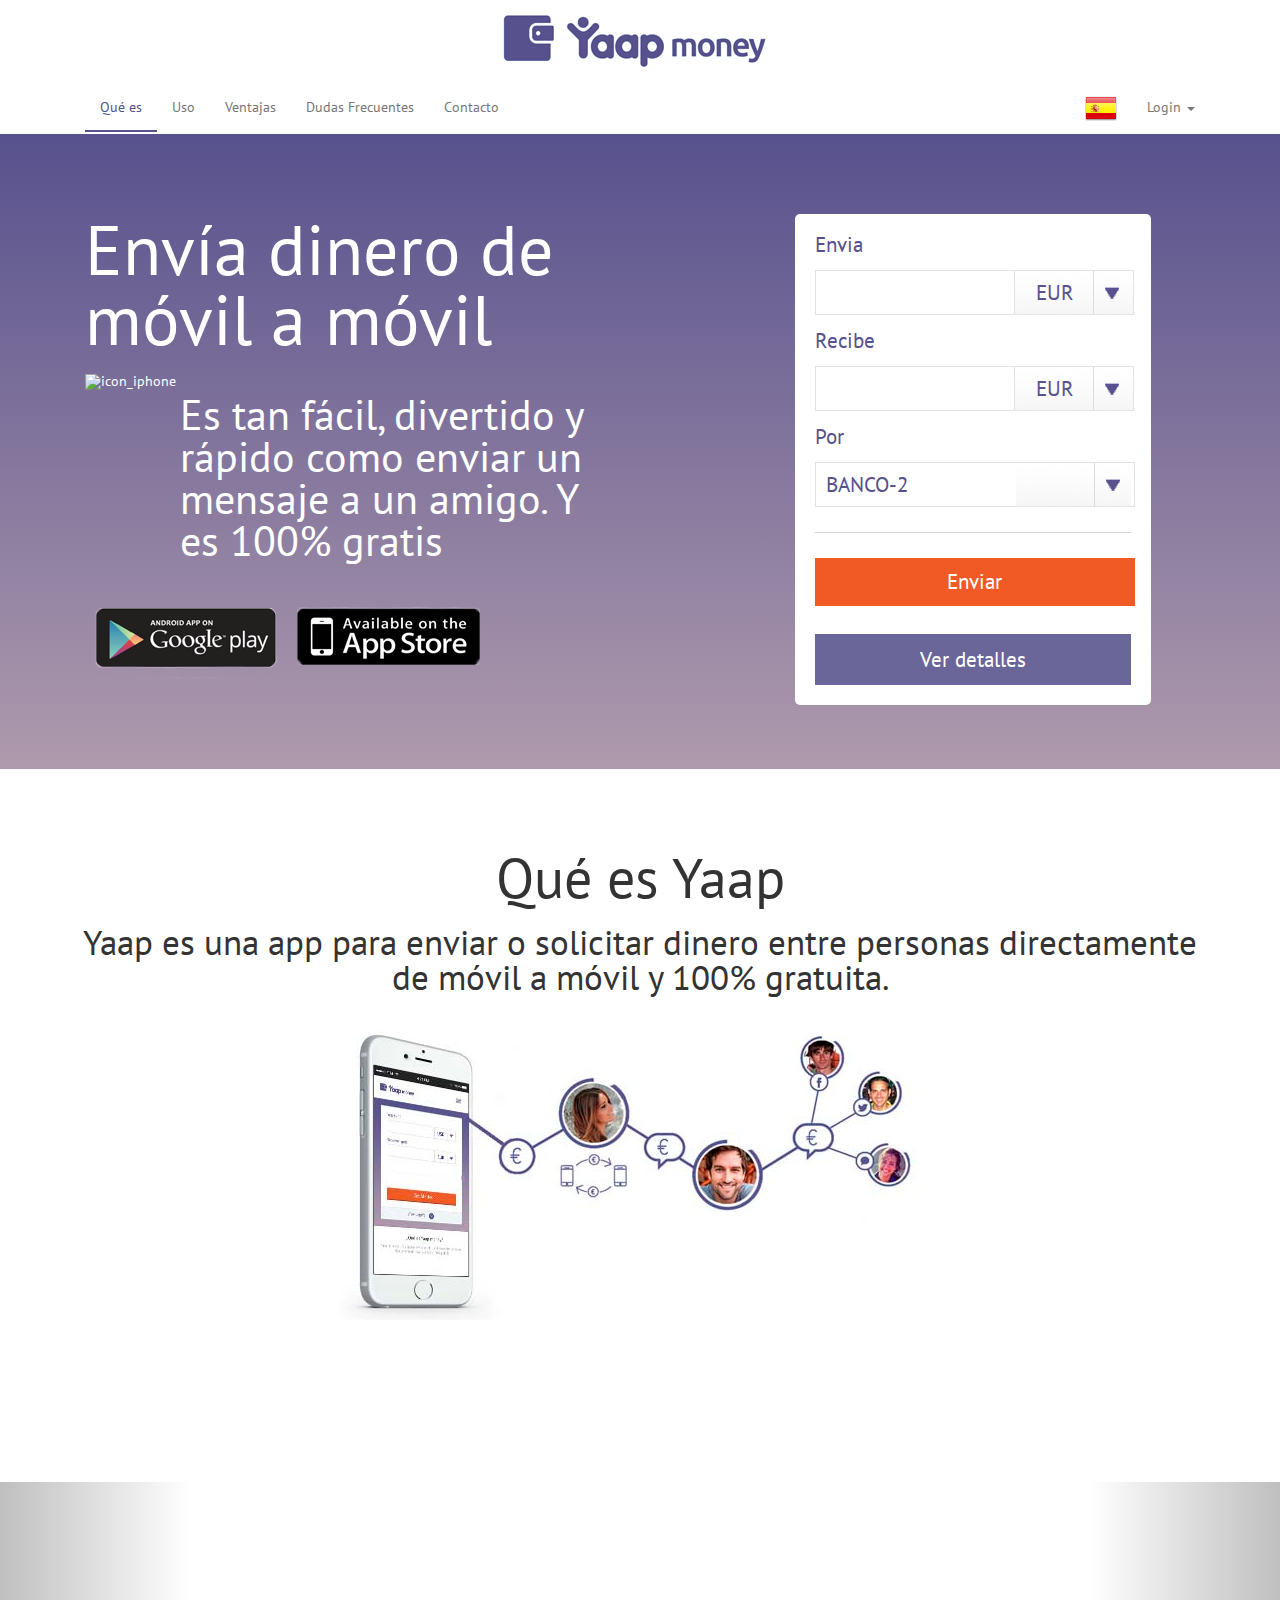
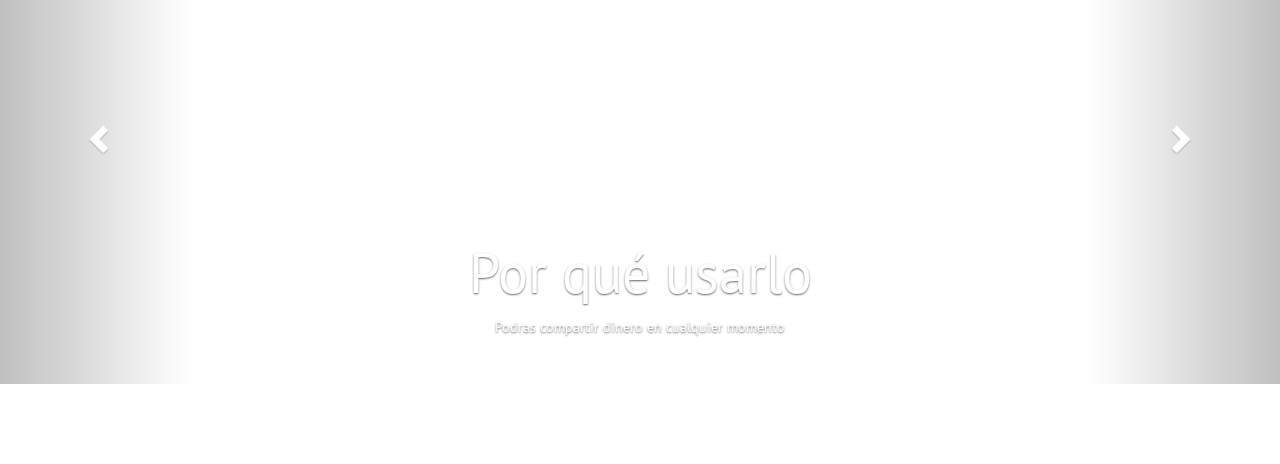
==== index.html @ b189e662 "Carousel with Video v1" ====
<!DOCTYPE html>
<html>
  <head lang="es">
    <meta charset="utf-8">
    <meta name="viewport" content="width=device-width, initial-scale=1">
    <title>Jeovany Lopez</title>
    <!-- bootstrap -->
    <link rel="stylesheet" href="css/bootstrap.min.css"> 
    <link rel="stylesheet" href="css/font-awesome.min.css">
    <!-- our-own-styles -->
		<link rel="stylesheet" href="css/style.css">
    <!-- Support for IE 9 e inf. -->
		<!--[if lt IE 9]>
		<script src="https://oss.maxcdn.com/html5shiv/3.7.2/html5shiv.min.js"></script>
		<script src="https://oss.maxcdn.com/respond/1.4.2/respond.min.js"></script>
		<![endif]-->
  </head>
  <body>
    <header>
      <img src="assets/YaapLogo.png" alt="Yaap logo">
      <!-- NavBar -->
      <nav class="navbar navbar-default" role="navigation">
        <div class="container">
          <div class="navbar-header">
            <button type="button" class="navbar-toggle collapsed" data-toggle="collapse" data-target="#bs-example-navbar-collapse-1">
              <span class="sr-only">Toggle navigation</span>
              <span class="icon-bar"></span>
              <span class="icon-bar"></span>
              <span class="icon-bar"></span>
            </button>
          </div>
          <div class="collapse navbar-collapse" id="bs-example-navbar-collapse-1">
            <ul class="nav navbar-nav">
              <li class="active"><a href="#">Qué es</a></li>
              <li><a href="#">Uso</a></li>
              <li><a href="#">Ventajas</a></li>
              <li><a href="#">Dudas Frecuentes</a></li>
              <li><a href="#">Contacto</a></li>
            </ul>            
            <ul class="nav navbar-nav navbar-right">

              <li class="dropdown lang">
                <a href="#" class="dropdown-toggle" data-toggle="dropdown"><span class="es-ES"></a>
                <ul class="dropdown-menu">
                  <li>
                    <span class="en-EN"></span><a href="#"></a>
                  </li>
                  <li>
                    <span class="de-DE"></span><a href="#"></a>
                  </li>
                </ul>
              </li>  
              <li class="dropdown">
                <a href="#" class="dropdown-toggle" data-toggle="dropdown"><b>Login</b> <span class="caret"></span></a>
                <ul id="login-dp" class="dropdown-menu">
                  <li>
                    <div class="row">
                        <div class="col-md-12">
                          <p>Login via</p>
                          <div class="social-buttons">
                            <a href="#" class="btn btn-fb"><i class="fa fa-facebook"></i> Facebook</a>
                            <a href="#" class="btn btn-tw"><i class="fa fa-twitter"></i> Twitter</a>
                          </div>
                          <p>Or</p>
                          <form class="form" role="form" method="post" action="login" accept-charset="UTF-8" id="login-nav">
                              <div class="form-group">
                                <label class="sr-only" for="exampleInputEmail2">Dirección de Email</label>
                                <input type="email" class="form-control" id="exampleInputEmail2" placeholder="Dirección de Email" required>
                              </div>
                              <div class="form-group">
                                <label class="sr-only" for="exampleInputPassword2">Contraseña</label>
                                <input type="password" class="form-control" id="exampleInputPassword2" placeholder="Contraseña" required>
                                <div class="help-block text-right"><a href="">Olvidaste tu contraseña ?</a></div>
                              </div>
                              <div class="form-group">
                                <button type="submit" class="btn btn-primary btn-block">Iniciar sesión</button>
                              </div>
                              <div class="checkbox">
                                <label>
                                  <input type="checkbox"> Mantener inicio de sesión?
                                </label>
                              </div>
                          </form>
                        </div>
                        <div class="bottom text-center">
                          Nuevo aquí ? <a href="#"><b>Únite</b></a>
                        </div>
                    </div>
                  </li>
                </ul>
              </li>
            </ul>
          </div>
        </div>
      </nav>
      <!-- NavBar / END -->
      <!-- Header -->
      <section class="exchange color-background">
        <div class="container">
          <div class="row">
            <article class="col-md-7 col-sm-5 desc">
              <h1 class="title">Envía dinero de móvil a móvil</h1>
              <img src="assets/icon_iphones.png" alt="icon_iphone">
              <h3 class="subtitle">Es tan fácil, divertido y rápido como enviar un mensaje a un amigo. Y es 100% gratis</h3>
              <img class="store" src="assets/icon_playstore.png" alt="play store">
              <img class="store" src="assets/icon_appstore.png"  alt="apple store">
            </article>
            <div class="col-md-5 col-sm-7 calculator">
              <div class="calculator-container">
                <ul class="calculator-fields">
                  <li class="ihave-form"> <!-- Envia input -->
                    <label for="ihave-input">Envia</label>
                    <div class="input-group">
                      <input type="number" class="ihave-input" name="ihave-input" value=""> 
                      <select class="custom-dropdown">
                        <option value="EUR">EUR</option>
                        <option value="USD">USD</option>
                        <option value="COL">COL</option>
                      </select>                                         
                    </div>
                  </li>
                  <li class="iwant-form"> <!-- Recibe input -->
                    <label for="iwant-input">Recibe</label>
                    <div class="input-group">
                      <input type="number" class="iwant-input" name="ihave-input" value="">
                      <select class="custom-dropdown">
                        <option value="EUR">EUR</option>
                        <option value="USD">USD</option>
                        <option value="COL">COL</option>
                      </select>
                    </div>
                  </li>
                  <li class="from-form"> <!-- Banco input -->
                    <label>Por</label>
                    <div class="input-group">
                      <select class="custom-from-dropdown">
                        <option value="">BANCO-2</option>
                        <option value="">BANCO-3</option>
                        <option value="">BANCO-4</option>
                      </select>
                    </div>
                  </li>
                  <li class="last">
                    <i class="i-money"></i><button type="button" class="btn btn-primary">Enviar</button>
                  </li>
                </ul>
              </div>
              <div class="calculator-info"> <!-- Tabla de valores bancos -->
                <div class="info">
                  <h4 class="info-title">Top Cambios</h4>
                  <table id="info-table" class="table"> 
                    <tr>
                      <th>Remesedora</th>
                      <th>Corresponsal</th>
                      <th>Recibe</th>
                    </tr>
                    <tr>
                      <th>Remesedora1</th>
                      <th>Remesedora1</th>
                      <th>1000</th>
                    </tr>
                    <tr>
                      <th>Remesedora2</th>
                      <th>Remesedora2</th>
                      <th>2000</th>
                    </tr>
                    <tr>
                      <th>Remesedora3</th>
                      <th>Remesedora3</th>
                      <th>3000</th>
                    </tr>
                  </table>
                </div>
                <div class="info-viewer">
                  <p>Ver detalles</p>
                </div>
              </div>          
            </div>
          </div>
        </div>
      </section>
      <!-- Header / END -->
    </header>
   
    <section id="presentation">
      <div class="container">
        <h2 class="title">Qué es Yaap</h2>
        <h4 class="subtitle">
          Yaap es una app para enviar o solicitar dinero entre personas directamente
          de móvil a móvil y 100% gratuita.
        </h4>
        <h4 class="subtitle subtitle-mobile">
          Es tan fácil, divertido y rápido como enviar un mensje a un amigo.
          100% seguro.
        </h4>
        <img src="assets/img_iphone_yaap.jpg" alt="iphone Yaap">
      </div>
    </section>
    
    <section id="video-hero">
      <div id="#MyCarousel" class="carousel slide carousel-fade" data-ride="carousel">
        <ol class="carousel-indicators">
          <li data-target="#MyCarousel" data-slide-to="0" class="active"></li>
          <li data-target="#MyCarousel" data-slide-to="1"></li>
          <li data-target="#MyCarousel" data-slide-to="2"></li>
          <li data-target="#MyCarousel" data-slide-to="3"></li>
        </ol>
        <div class="carousel-inner" role="listbox">
          <div class="item active">            
            <video autoplay loop>
              <source src="assets/cover/Carousselle.mp4" type="video/mp4" />Your browser does not support the video tag. I suggest you upgrade your browser.
              <source src="assets/cover/Carousselle.webm" type="video/webm" />Your browser does not support the video tag. I suggest you upgrade your browser.
            </video>            
            <div class="carousel-caption">
              <h3 class="title">Por qué usarlo</h3>
              <p>Podras compartir dinero en cualquier momento</p>
            </div>
          </div>
          <div class="item">            
            <video autoplay loop>
              <source src="assets/cover/iPhone-Scroll.mp4" type="video/mp4" />Your browser does not support the video tag. I suggest you upgrade your browser.
              <source src="assets/cover/iPhone-Scroll.webm" type="video/webm" />Your browser does not support the video tag. I suggest you upgrade your browser.
            </video>            
            <div class="carousel-caption">
              <h3 class="title">Cómo usarlo</h3>
              <p>Desde cualquier dispositivo móvil asociado a tu cuenta</p>
            </div>
          </div> 
          <div class="item">
            <video autoplay loop>
              <source src="assets/cover/NYC-Traffic.mp4" type="video/mp4" />Your browser does not support the video tag. I suggest you upgrade your browser.
              <source src="assets/cover/NYC-Traffic.webm" type="video/webm" />Your browser does not support the video tag. I suggest you upgrade your browser.
            </video>            
            <div class="carousel-caption">
              <h3 class="title">Para qué usarlo</h3>
              <p>Para ayudar a un amigo o familiar en cualquier sitio</p>
            </div>
          </div> 
          <div class="item">
            <video autoplay loop>
              <source src="assets/cover/Ristretto.mp4" type="video/mp4" />Your browser does not support the video tag. I suggest you upgrade your browser.
              <source src="assets/cover/Ristretto.webm" type="video/webm" />Your browser does not support the video tag. I suggest you upgrade your browser.
            </video>
            <div class="carousel-caption">
              <h3 class="title">Cuándo usarlo</h3>
              <p>Al momento de compartir un café, una cena, una salida</p>
            </div>
          </div> 
          <!--carousel controlls-->
          <a class="left carousel-control" href="#MyCarousel" role="button" data-slide="prev">
            <span class="glyphicon glyphicon-chevron-left" aria-hidden="true"></span>
            <span class="sr-only">Previous</span>
          </a>
          <a class="right carousel-control" href="#MyCarousel" role="button" data-slide="next">
            <span class="glyphicon glyphicon-chevron-right" aria-hidden="true"></span>
            <span class="sr-only">Next</span>
          </a>
        </div>
      </div>
    </section>



    <!-- librería-jQuery -->
		<script src="js/jquery-1.12.3.min.js"></script>
		<!-- js-de-bootstrap -->
		<script src="js/bootstrap.min.js"></script>
    <!-- Custom-Scripts -->
		<script src="js/main.js"></script>
  </body>
</html>
---- css/style.css ----
/* CSS Document  */
/* Project name: JeovanyApp */
/* File name: styles.css */
/* Description: Hoja de estilos global */
/* Creation date: Octubre de 2016 */
/* Author: Juan Daniel Bonforti */
/* Author's eMail: juan.bonforti@gmail.com */
/********** FONTS (Google-fonts) **********/
@import url(https://fonts.googleapis.com/css?family=Roboto+Slab);
@import url(https://fonts.googleapis.com/css?family=Kaushan+Script);
@import url(https://fonts.googleapis.com/css?family=Montserrat:400,700);
@import url(https://fonts.googleapis.com/css?family=Droid+Serif:400,400italic);
@import url(https://fonts.googleapis.com/css?family=PT+Sans);
@font-face {
  font-family: 'FontAwesome';
  src: url("fonts/fontawesome-webfont.eot");
  src: url("fonts/fontawesome-webfont.eot") format("embedded-opentype"), url("fonts/fontawesome-webfont.woff") format("woff"), url("fonts/fontawesome-webfont.woff2") format("woff2"), url("fonts/fontawesome-webfont.ttf") format("truetype"), url("fonts/fontawesome-webfont.svg#fontawesome-webfont") format("svg"); }
html, body, div, span, applet, object, iframe,
h1, h2, h3, h4, h5, h6, p, blockquote, pre,
a, abbr, acronym, address, big, cite, code,
del, dfn, em, img, ins, kbd, q, s, samp,
small, strike, strong, sub, sup, tt, var,
b, u, i, center,
dl, dt, dd, ol, ul, li,
fieldset, form, label, legend,
table, caption, tbody, tfoot, thead, tr, th, td,
article, aside, canvas, details, embed,
figure, figcaption, footer, header, hgroup,
menu, nav, output, ruby, section, summary,
time, mark, audio, video {
  margin: 0;
  padding: 0;
  border: 0;
  font-size: 100%;
  font-family: "PT Sans";
  font: inherit;
  vertical-align: baseline; }

/* HTML5 display-role reset for older browsers */
article, aside, details, figcaption, figure,
footer, header, hgroup, menu, nav, section {
  display: block; }

body {
  line-height: 1; }

ol, ul {
  list-style: none; }

blockquote, q {
  quotes: none; }

blockquote:before, blockquote:after,
q:before, q:after {
  content: '';
  content: none; }

table {
  border-collapse: collapse;
  border-spacing: 0; }

.row {
  margin-left: 0px;
  margin-right: 0px; }

.col-md-12, .col-md-8, .col-md-6, .col-md-4,
.col.lg-12, .col.lg-8, .col.lg-6, .col.lg-4,
.col.sm-12, .col.sm-8, .col.sm-6, .col.sm-4,
.col.xs-12, .col.xs-8, .col.xs-6, .col.xs-4 {
  padding: 0px; }

/*************************************/
/*=========     GENERAL    =========*/
/***********************************/
body {
  font-family: "PT Sans";
  font-size: 14px;
  text-align: center;
  box-sizing: border-box; }

.container {
  max-width: 1200px;
  margin: auto; }

.btn-primary {
  background-color: #f15a25;
  border-color: #f15a25; }

section {
  padding: 80px 0; }

.title {
  font-size: 4em;
  margin-bottom: 20px; }

.subtitle {
  font-size: 2.5em;
  margin-bottom: 25px; }

/*************************************/
/*=========     NAVBAR     =========*/
/***********************************/
.navbar-default {
  background: transparent;
  border: none;
  margin-bottom: 0px; }
  .navbar-default .active > a, .navbar-default a:hover, .navbar-default a:active,
  .navbar-default .navbar-nav > .open > a, .navbar-default .navbar-nav > .open > a:focus,
  .navbar-default .navbar-nav > .open > a:hover {
    box-shadow: 0 -3px 0 -1px #57518d inset !important;
    color: #57518d !important;
    background-color: #fff !important; }
  .navbar-default .navbar-toggle {
    border: none; }
    .navbar-default .navbar-toggle:hover {
      background: transparent; }
    .navbar-default .navbar-toggle .icon-bar {
      background: #57518d; }
  .navbar-default li:hover {
    box-shadow: 0 -3px #57518d inset;
    color: #57518d; }

/*********** Lang selector ************/
.lang .dropdown-toggle {
  padding: 10px 15px 5px 0; }
.lang .es-ES, .lang .en-EN, .lang .de-DE {
  display: inline-block;
  height: 32px;
  width: 32px;
  background: url(../assets/flags.png) no-repeat; }
.lang .es-ES {
  background-position: -448px -96px; }
.lang .en-EN {
  background-position: -352px -416px; }
.lang .de-DE {
  background-position: -96px -96px; }
.lang .dropdown-menu {
  min-width: 62px;
  text-align: center;
  background-color: #fff; }

/*********** Log-in form ************/
#login-dp {
  min-width: 250px;
  padding: 15px;
  overflow: hidden;
  background-color: #fff; }
  #login-dp .help-block {
    font-size: 12px; }
  #login-dp .bottom {
    background-color: #fff;
    border-top: 1px solid #ddd;
    clear: both;
    padding: 14px; }
  #login-dp .social-buttons {
    margin: 12px 0; }
  #login-dp .social-buttons a {
    width: 49%; }
  #login-dp .form-group {
    margin-bottom: 10px; }

.btn-fb {
  color: #fff;
  background-color: #3b5998; }
  .btn-fb:hover {
    color: #fff;
    background-color: #496ebc; }

.btn-tw {
  color: #fff;
  background-color: #55acee; }
  .btn-tw:hover {
    color: #fff;
    background-color: #59b5fa; }

/*************************************/
/*=========     HEADER     =========*/
/***********************************/
header .exchange {
  text-align: left; }
  header .exchange .desc {
    color: #fff; }
    header .exchange .desc .title {
      font-size: 5em; }
    header .exchange .desc .subtitle {
      display: inline-block;
      width: 65%;
      vertical-align: top;
      padding-top: 20px;
      font-size: 3em; }
  header .exchange .calculator {
    color: #57518d;
    font-size: 1.5em; }
    header .exchange .calculator .calculator-info {
      text-align: center;
      position: absolute;
      top: 400px;
      left: 60px;
      width: 75%;
      background: #fff;
      padding: 20px;
      border-radius: 5px; }
      header .exchange .calculator .calculator-info .info {
        display: none;
        font-size: 0.8em; }
        header .exchange .calculator .calculator-info .info .info-title {
          text-transform: uppercase;
          font-size: 1.5em;
          font-weight: bold;
          margin-bottom: 15px; }
      header .exchange .calculator .calculator-info .info-viewer {
        padding: 15px;
        color: #fff;
        background: rgba(90, 85, 143, 0.9); }
    header .exchange .calculator .calculator-container {
      width: 80%;
      margin: auto;
      background: #fff;
      padding: 20px;
      border-radius: 5px; }
      header .exchange .calculator .calculator-container input, header .exchange .calculator .calculator-container select {
        -webkit-appearance: none;
        -moz-appearance: none;
        height: 45px;
        border-radius: 0;
        border: 1px solid #e3e3e3;
        background-color: #fff; }
      header .exchange .calculator .calculator-container li {
        margin-bottom: 15px; }
        header .exchange .calculator .calculator-container li .input-group {
          margin-top: 15px; }
          header .exchange .calculator .calculator-container li .input-group .iwant-input, header .exchange .calculator .calculator-container li .input-group .ihave-input {
            width: 200px;
            text-align: right; }
          header .exchange .calculator .calculator-container li .input-group .custom-dropdown {
            text-indent: 1px;
            width: 120px;
            position: absolute;
            top: 0;
            right: -119px;
            padding-left: 20px;
            background-image: url(../assets/dropdown-select-back.png); }
          header .exchange .calculator .calculator-container li .input-group .custom-from-dropdown {
            -webkit-appearance: none;
            -moz-appearance: none;
            display: block;
            position: initial;
            width: 320px;
            background-image: url(../assets/dropdown-select-back.png);
            background-repeat: no-repeat;
            background-position-x: 200px;
            padding-left: 10px; }
      header .exchange .calculator .calculator-container .from-form {
        padding-bottom: 25px;
        border-bottom: 1px solid #d3d3d3; }
      header .exchange .calculator .calculator-container .last {
        margin-top: 15px;
        padding: 10px 0; }
        header .exchange .calculator .calculator-container .last button {
          width: 320px;
          padding: 8px;
          border-radius: 0;
          font-size: 1em; }
          header .exchange .calculator .calculator-container .last button:hover {
            background-color: #fff;
            border-color: #f15a25;
            color: #f15a25; }

.color-background {
  background: #57518D;
  /* For browsers that do not support gradients */
  background: -webkit-linear-gradient(#57518D, #AF9AAD);
  /* For Safari 5.1 to 6.0 */
  background: -o-linear-gradient(#57518D, #AF9AAD);
  /* For Opera 11.1 to 12.0 */
  background: -moz-linear-gradient(#57518D, #AF9AAD);
  /* For Firefox 3.6 to 15 */
  background: linear-gradient(#57518D, #AF9AAD);
  /* Standard syntax */ }

/*******************************************/
/*=========     PRESENTATION     =========*/
/*****************************************/
/********** Que es Yaap **********/
#presentation .subtitle-mobile {
  display: none; }

/********** Video **********/
video {
  width: 100%;
  object-fit: cover;
  height: 500px; }

@media screen and (max-width: 992px) {
  .lang .dropdown-toggle {
    padding: 0; } }
@media screen and (max-width: 768px) {
  header .exchange .desc .subtitle {
    display: none; }
  header .exchange .desc .store {
    display: none; }
  header .exchange .calculator .calculator-container {
    width: 100%; }
    header .exchange .calculator .calculator-container li .input-group .iwant-input, header .exchange .calculator .calculator-container li .input-group .ihave-input {
      width: 232px; }
    header .exchange .calculator .calculator-container li .input-group .custom-from-dropdown {
      width: 350px;
      background-position-x: 230px; }
    header .exchange .calculator .calculator-container .last button {
      width: 100%; }
  header .exchange .calculator .calculator-info {
    left: 15px;
    width: 92.8%; }

  .lang .dropdown-toggle {
    padding: 8px; }

  #login-dp {
    background-color: #fff; }

  #login-dp .bottom {
    background-color: inherit;
    border-top: 0 none; } }
@media screen and (max-width: 414px) {
  .navbar-default {
    margin-bottom: -50px; }

  header {
    text-align: left; }
    header nav {
      text-align: center;
      position: relative;
      top: -65px; }
      header nav .navbar-collapse {
        margin-top: 15px; }
    header .exchange .desc {
      display: none; }
    header .exchange .calculator .calculator-container {
      width: 100%;
      padding: 30px 15px; }
      header .exchange .calculator .calculator-container li .input-group {
        width: 63%; }
        header .exchange .calculator .calculator-container li .input-group .iwant-input, header .exchange .calculator .calculator-container li .input-group .ihave-input {
          width: 100%; }
        header .exchange .calculator .calculator-container li .input-group .custom-from-dropdown {
          width: 158%;
          background-position-x: 100%; }
    header .exchange .calculator .calculator-info {
      width: 92.2%;
      left: 15px;
      top: 420px; }
      header .exchange .calculator .calculator-info .info {
        font-size: 0.6em; }

  #presentation .subtitle-mobile {
    display: block; }
  #presentation img {
    display: none; } }
@media screen and (max-width: 375px) {
  header .exchange .calculator .calculator-container li .input-group {
    width: 55%; }
    header .exchange .calculator .calculator-container li .input-group .iwant-input, header .exchange .calculator .calculator-container li .input-group .ihave-input {
      width: 100%; }
    header .exchange .calculator .calculator-container li .input-group .custom-from-dropdown {
      width: 180%;
      background-position-x: 100%; }
  header .exchange .calculator .calculator-info {
    width: 91.2%; } }
@media screen and (max-width: 320px) {
  header img {
    width: 80%; }
  header .exchange .calculator .calculator-container li .input-group {
    width: 50%; }
    header .exchange .calculator .calculator-container li .input-group .iwant-input, header .exchange .calculator .calculator-container li .input-group .ihave-input {
      width: 100%; }
    header .exchange .calculator .calculator-container li .input-group .custom-from-dropdown {
      width: 200%;
      background-position-x: 100%; }
  header .exchange .calculator .calculator-info {
    width: 89.5%; } }

/*# sourceMappingURL=style.css.map */
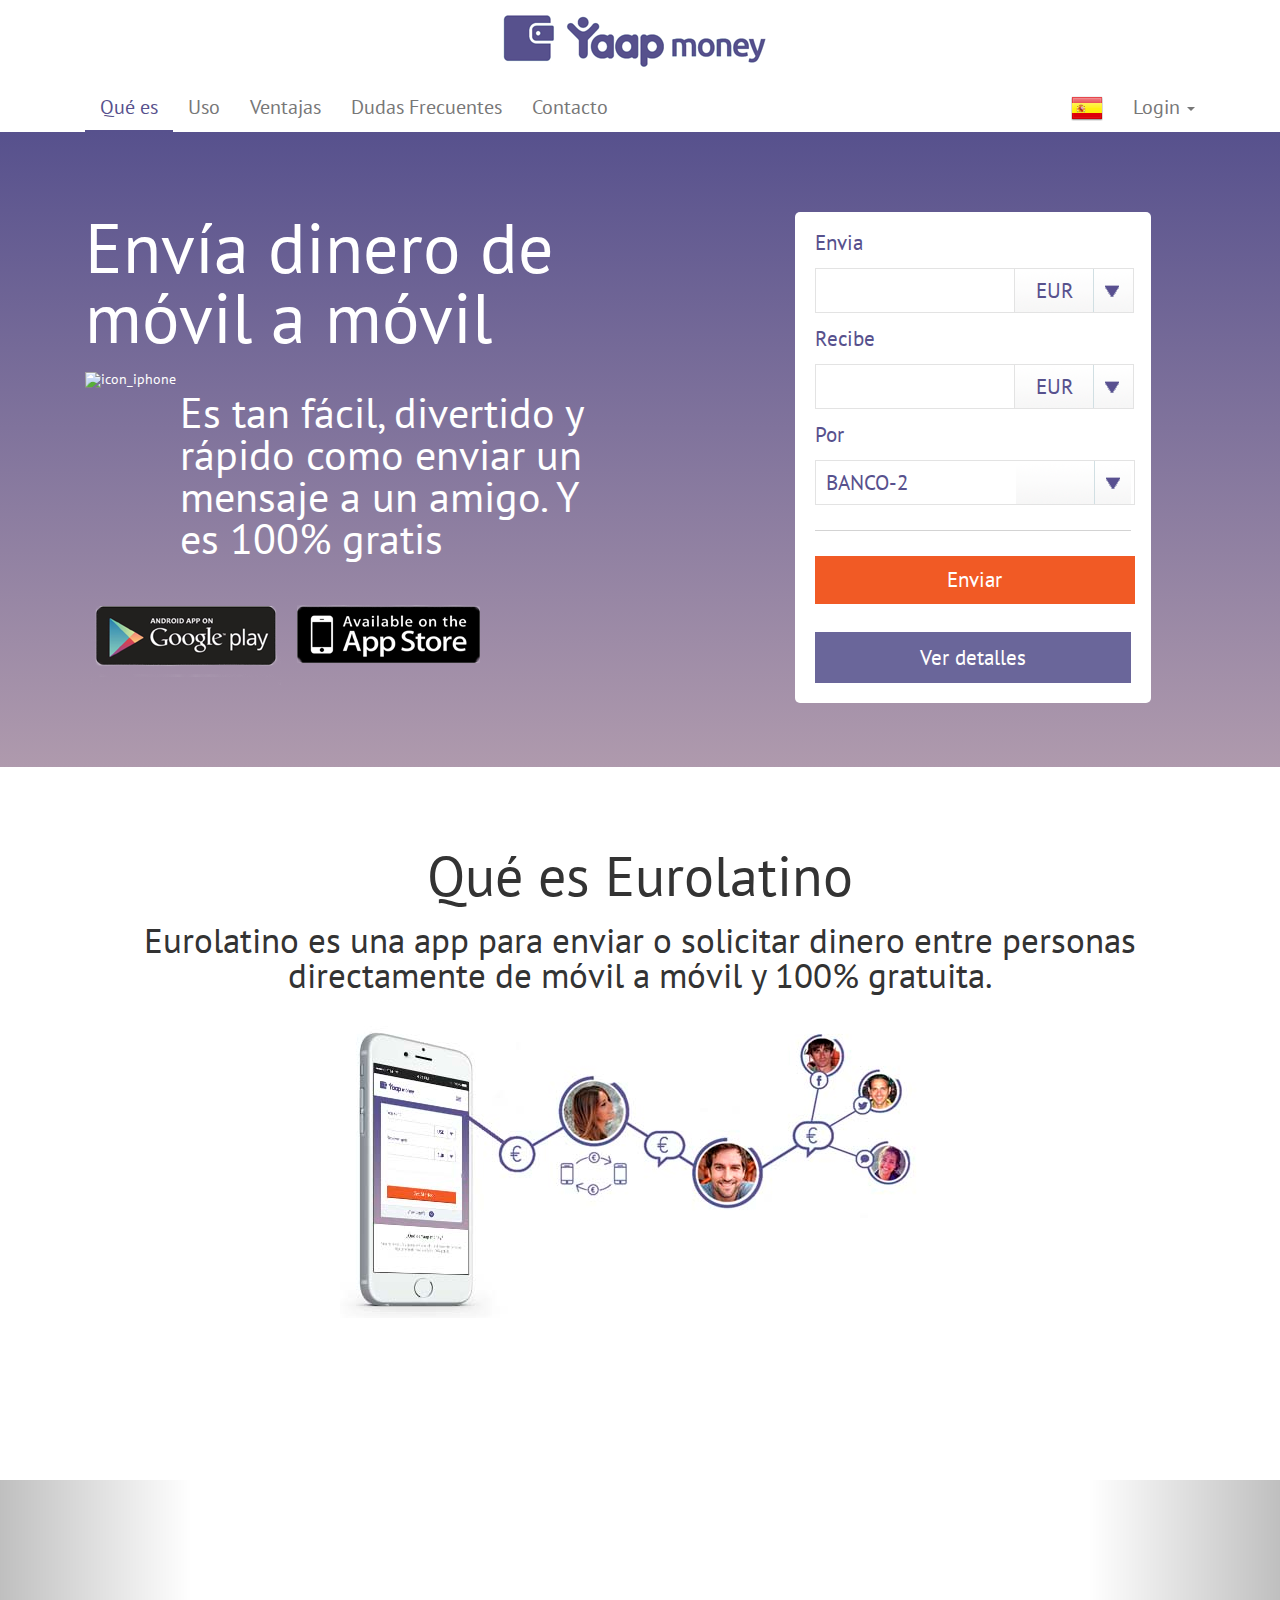
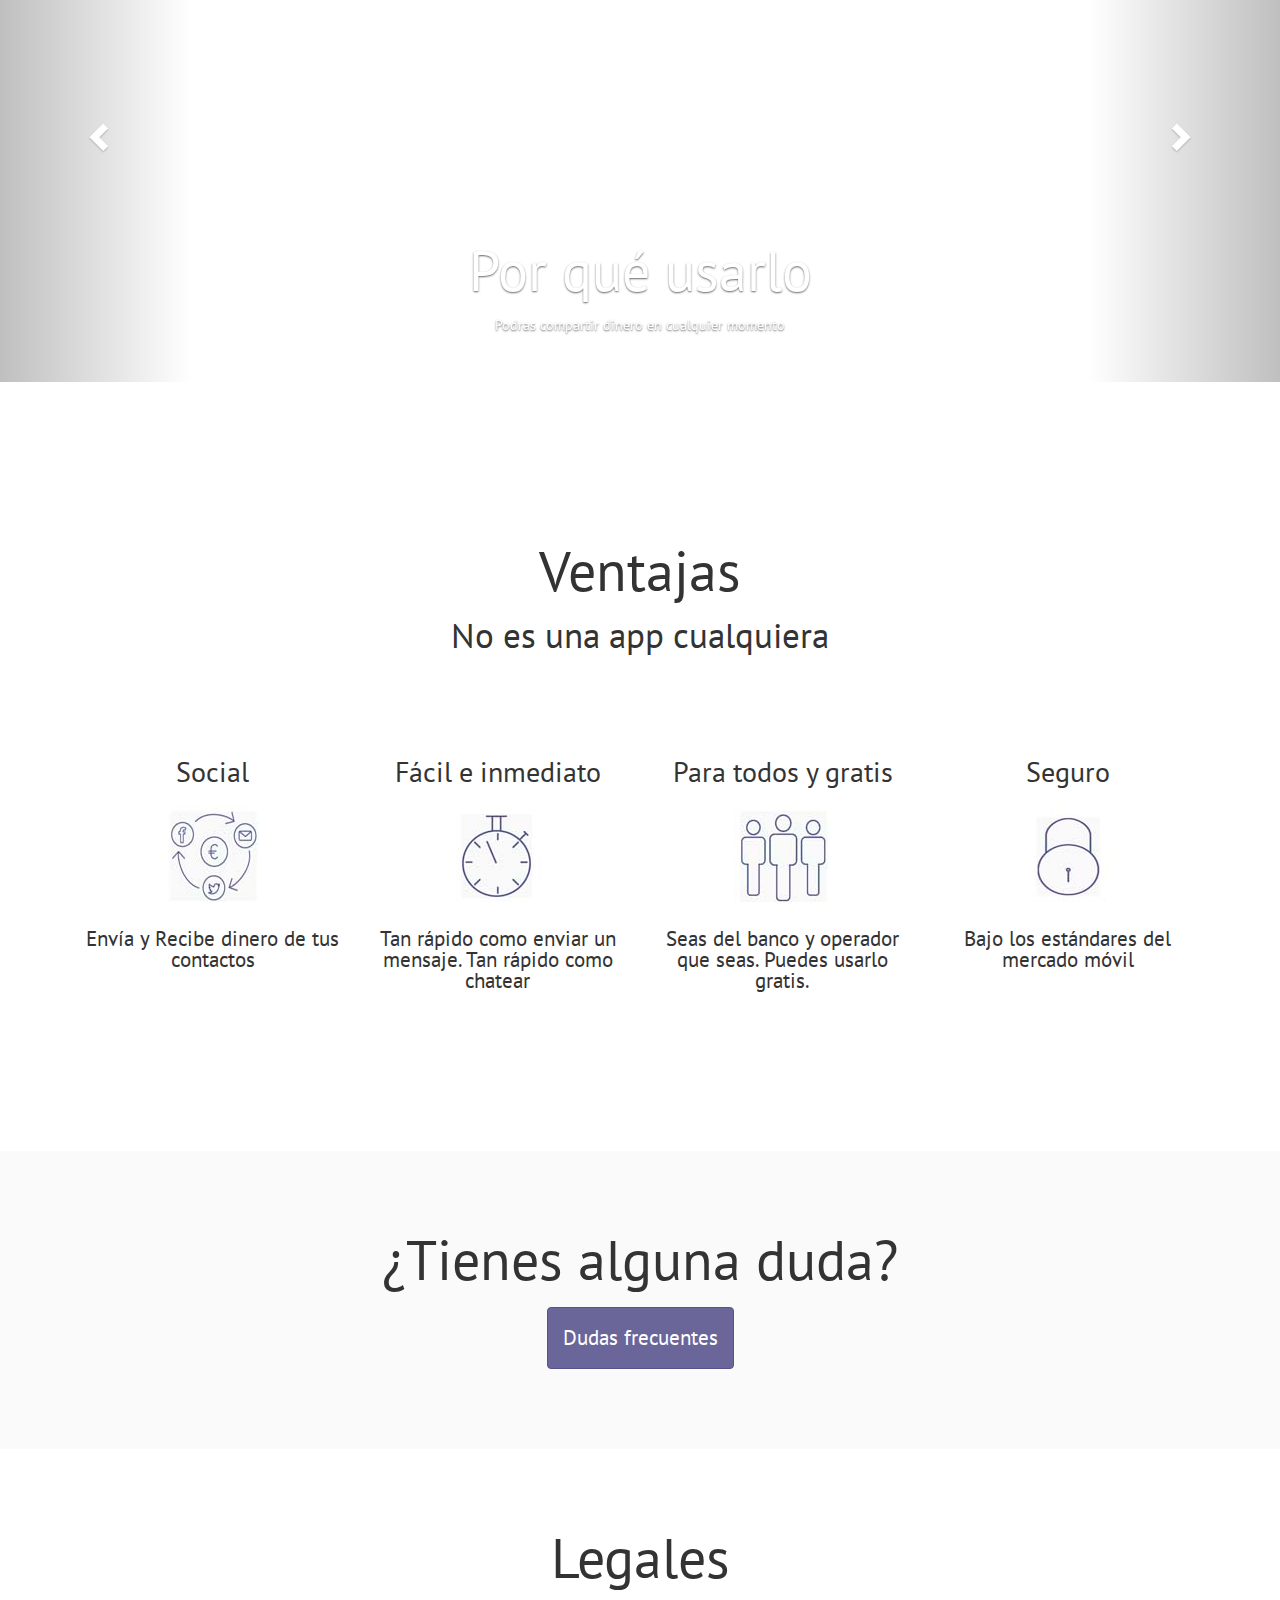
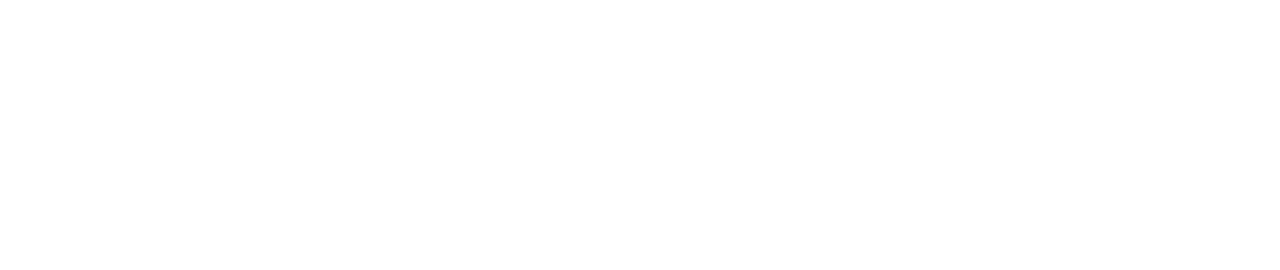
==== commit a1ced95c: "Eurolatino_final_v0" ====
--- a/index.html
+++ b/index.html
@@ -3,7 +3,7 @@
   <head lang="es">
     <meta charset="utf-8">
     <meta name="viewport" content="width=device-width, initial-scale=1">
-    <title>Jeovany Lopez</title>
+    <title>Eurolatino</title>
     <!-- bootstrap -->
     <link rel="stylesheet" href="css/bootstrap.min.css"> 
     <link rel="stylesheet" href="css/font-awesome.min.css">
@@ -17,7 +17,7 @@
   </head>
   <body>
     <header>
-      <img src="assets/YaapLogo.png" alt="Yaap logo">
+      <img src="assets/YaapLogo.png" alt="Eurolatino logo">
       <!-- NavBar -->
       <nav class="navbar navbar-default" role="navigation">
         <div class="container">
@@ -184,9 +184,9 @@
    
     <section id="presentation">
       <div class="container">
-        <h2 class="title">Qué es Yaap</h2>
+        <h2 class="title">Qué es Eurolatino</h2>
         <h4 class="subtitle">
-          Yaap es una app para enviar o solicitar dinero entre personas directamente
+          Eurolatino es una app para enviar o solicitar dinero entre personas directamente
           de móvil a móvil y 100% gratuita.
         </h4>
         <h4 class="subtitle subtitle-mobile">
@@ -196,68 +196,113 @@
         <img src="assets/img_iphone_yaap.jpg" alt="iphone Yaap">
       </div>
     </section>
-    
     <section id="video-hero">
-      <div id="#MyCarousel" class="carousel slide carousel-fade" data-ride="carousel">
+      <div id="carousel-example-generic" class="carousel slide carousel-fade" data-ride="carousel" data-interval="12000">
+        <!-- Indicators -->
         <ol class="carousel-indicators">
-          <li data-target="#MyCarousel" data-slide-to="0" class="active"></li>
-          <li data-target="#MyCarousel" data-slide-to="1"></li>
-          <li data-target="#MyCarousel" data-slide-to="2"></li>
-          <li data-target="#MyCarousel" data-slide-to="3"></li>
+          <li data-target="#carousel-example-generic" data-slide-to="0" class="active"></li>
+          <li data-target="#carousel-example-generic" data-slide-to="1"></li>
+          <li data-target="#carousel-example-generic" data-slide-to="2"></li>
+          <li data-target="#carousel-example-generic" data-slide-to="3"></li>        
         </ol>
+        <!-- Wrapper for slides -->
         <div class="carousel-inner" role="listbox">
-          <div class="item active">            
+          <div class="item active">
             <video autoplay loop>
               <source src="assets/cover/Carousselle.mp4" type="video/mp4" />Your browser does not support the video tag. I suggest you upgrade your browser.
-              <source src="assets/cover/Carousselle.webm" type="video/webm" />Your browser does not support the video tag. I suggest you upgrade your browser.
             </video>            
             <div class="carousel-caption">
               <h3 class="title">Por qué usarlo</h3>
               <p>Podras compartir dinero en cualquier momento</p>
             </div>
           </div>
-          <div class="item">            
-            <video autoplay loop>
+          <div class="item">
+            <<video autoplay loop>
               <source src="assets/cover/iPhone-Scroll.mp4" type="video/mp4" />Your browser does not support the video tag. I suggest you upgrade your browser.
-              <source src="assets/cover/iPhone-Scroll.webm" type="video/webm" />Your browser does not support the video tag. I suggest you upgrade your browser.
             </video>            
             <div class="carousel-caption">
               <h3 class="title">Cómo usarlo</h3>
               <p>Desde cualquier dispositivo móvil asociado a tu cuenta</p>
             </div>
-          </div> 
+          </div>
           <div class="item">
             <video autoplay loop>
               <source src="assets/cover/NYC-Traffic.mp4" type="video/mp4" />Your browser does not support the video tag. I suggest you upgrade your browser.
-              <source src="assets/cover/NYC-Traffic.webm" type="video/webm" />Your browser does not support the video tag. I suggest you upgrade your browser.
             </video>            
             <div class="carousel-caption">
               <h3 class="title">Para qué usarlo</h3>
               <p>Para ayudar a un amigo o familiar en cualquier sitio</p>
             </div>
-          </div> 
+          </div>
           <div class="item">
             <video autoplay loop>
               <source src="assets/cover/Ristretto.mp4" type="video/mp4" />Your browser does not support the video tag. I suggest you upgrade your browser.
-              <source src="assets/cover/Ristretto.webm" type="video/webm" />Your browser does not support the video tag. I suggest you upgrade your browser.
             </video>
             <div class="carousel-caption">
               <h3 class="title">Cuándo usarlo</h3>
               <p>Al momento de compartir un café, una cena, una salida</p>
             </div>
-          </div> 
-          <!--carousel controlls-->
-          <a class="left carousel-control" href="#MyCarousel" role="button" data-slide="prev">
-            <span class="glyphicon glyphicon-chevron-left" aria-hidden="true"></span>
-            <span class="sr-only">Previous</span>
-          </a>
-          <a class="right carousel-control" href="#MyCarousel" role="button" data-slide="next">
-            <span class="glyphicon glyphicon-chevron-right" aria-hidden="true"></span>
-            <span class="sr-only">Next</span>
-          </a>
+          </div>
         </div>
-      </div>
-    </section>
+        <!-- Controls -->
+        <a class="left carousel-control" href="#carousel-example-generic" role="button" data-slide="prev">
+          <span class="glyphicon glyphicon-chevron-left" aria-hidden="true"></span>
+          <span class="sr-only">Previous</span>
+        </a>
+        <a class="right carousel-control" href="#carousel-example-generic" role="button" data-slide="next">
+          <span class="glyphicon glyphicon-chevron-right" aria-hidden="true"></span>
+          <span class="sr-only">Next</span>
+        </a>
+      </div>
+    </section>
+    <section class="ventajas">
+      <div class="container">
+        <h2 class="title">Ventajas</h2>
+        <h3 class="subtitle">No es una app cualquiera</h3>
+        <section class="row">
+          <article class="col-md-3 col-sm-3 col-xs-12 social">
+            <h2 class="title">Social</h2>
+            <img src="assets/icon-social.jpg" alt="icon-social">
+            <p>Envía y Recibe dinero de tus contactos</p>
+          </article>
+          <article class="col-md-3 col-sm-3 col-xs-12 facil">
+            <h2 class="title">Fácil e inmediato</h2>
+            <img src="assets/icon-facil.jpg" alt="icon-facil">
+            <p>Tan rápido como enviar un mensaje. Tan rápido como chatear</p>
+          </article>
+          <article class="col-md-3 col-sm-3 col-xs-12 para-todos">
+            <h2 class="title">Para todos y gratis</h2>
+            <img src="assets/icon-todos.jpg" alt="icon-todos">
+            <p>Seas del banco y operador que seas. Puedes usarlo gratis.</p>
+          </article>
+          <article class="col-md-3 col-sm-3 col-xs-12 seguro">
+            <h2 class="title">Seguro</h2>
+            <img src="assets/icon-seguro.jpg" alt="icon-seguro">
+            <p>Bajo los estándares del mercado móvil</p>
+          </article>
+        </section>
+      </div>
+    </section>
+    <section class="dudas section-background">
+      <div class="container">
+        <h2 class="title">¿Tienes alguna duda?</h2>
+        <a href="" class="btn btn-primary">Dudas frecuentes</a>
+      </div>
+    </section>
+    <section class="legales">
+      <div class="container">
+        <h2 class="title">Legales</h2>
+        <section class="row">
+          <article class="col-md-6">
+            <h2 class="subtitle"></h2>
+          </article>
+        </section>
+      </div>
+    </section>
+    <footer>
+      
+    </footer>
+    
 
 
 
--- a/css/style.css
+++ b/css/style.css
@@ -1,3 +1,11 @@
+@import url(https://fonts.googleapis.com/css?family=Roboto+Slab);
+@import url(https://fonts.googleapis.com/css?family=Kaushan+Script);
+@import url(https://fonts.googleapis.com/css?family=Montserrat:400,700);
+@import url(https://fonts.googleapis.com/css?family=Droid+Serif:400,400italic);
+@import url(https://fonts.googleapis.com/css?family=PT+Sans);
+* {
+  box-sizing: border-box; }
+
 /* CSS Document  */
 /* Project name: JeovanyApp */
 /* File name: styles.css */
@@ -6,11 +14,6 @@
 /* Author: Juan Daniel Bonforti */
 /* Author's eMail: juan.bonforti@gmail.com */
 /********** FONTS (Google-fonts) **********/
-@import url(https://fonts.googleapis.com/css?family=Roboto+Slab);
-@import url(https://fonts.googleapis.com/css?family=Kaushan+Script);
-@import url(https://fonts.googleapis.com/css?family=Montserrat:400,700);
-@import url(https://fonts.googleapis.com/css?family=Droid+Serif:400,400italic);
-@import url(https://fonts.googleapis.com/css?family=PT+Sans);
 @font-face {
   font-family: 'FontAwesome';
   src: url("fonts/fontawesome-webfont.eot");
@@ -75,13 +78,15 @@
 body {
   font-family: "PT Sans";
   font-size: 14px;
-  text-align: center;
-  box-sizing: border-box; }
+  text-align: center; }
 
 .container {
   max-width: 1200px;
   margin: auto; }
 
+.section-background {
+  background-color: #fafafa; }
+
 .btn-primary {
   background-color: #f15a25;
   border-color: #f15a25; }
@@ -96,6 +101,25 @@
 .subtitle {
   font-size: 2.5em;
   margin-bottom: 25px; }
+
+header .exchange .calculator .calculator-info .info-viewer, .dudas .btn {
+  padding: 15px;
+  color: #fff;
+  background: rgba(90, 85, 143, 0.9);
+  border-color: #57518d; }
+  header .exchange .calculator .calculator-info .info-viewer:hover, .dudas .btn:hover {
+    background: #fff;
+    color: #51578b;
+    border: 1px solid #51578B; }
+
+header .exchange .calculator .calculator-container .last button {
+  padding: 8px;
+  border-radius: 0;
+  font-size: 1em; }
+  header .exchange .calculator .calculator-container .last button:hover {
+    background-color: #fff;
+    border-color: #f15a25;
+    color: #f15a25; }
 
 /*************************************/
 /*=========     NAVBAR     =========*/
@@ -103,7 +127,8 @@
 .navbar-default {
   background: transparent;
   border: none;
-  margin-bottom: 0px; }
+  margin-bottom: 0px;
+  font-size: 1.4em; }
   .navbar-default .active > a, .navbar-default a:hover, .navbar-default a:active,
   .navbar-default .navbar-nav > .open > a, .navbar-default .navbar-nav > .open > a:focus,
   .navbar-default .navbar-nav > .open > a:hover {
@@ -116,9 +141,6 @@
       background: transparent; }
     .navbar-default .navbar-toggle .icon-bar {
       background: #57518d; }
-  .navbar-default li:hover {
-    box-shadow: 0 -3px #57518d inset;
-    color: #57518d; }
 
 /*********** Lang selector ************/
 .lang .dropdown-toggle {
@@ -208,10 +230,6 @@
           font-size: 1.5em;
           font-weight: bold;
           margin-bottom: 15px; }
-      header .exchange .calculator .calculator-info .info-viewer {
-        padding: 15px;
-        color: #fff;
-        background: rgba(90, 85, 143, 0.9); }
     header .exchange .calculator .calculator-container {
       width: 80%;
       margin: auto;
@@ -257,14 +275,7 @@
         margin-top: 15px;
         padding: 10px 0; }
         header .exchange .calculator .calculator-container .last button {
-          width: 320px;
-          padding: 8px;
-          border-radius: 0;
-          font-size: 1em; }
-          header .exchange .calculator .calculator-container .last button:hover {
-            background-color: #fff;
-            border-color: #f15a25;
-            color: #f15a25; }
+          width: 320px; }
 
 .color-background {
   background: #57518D;
@@ -286,10 +297,43 @@
   display: none; }
 
 /********** Video **********/
-video {
-  width: 100%;
-  object-fit: cover;
-  height: 500px; }
+.carousel-fade .carousel-inner .item {
+  transition-property: opacity; }
+  .carousel-fade .carousel-inner .item video {
+    width: 100%;
+    object-fit: cover;
+    height: 500px; }
+.carousel-fade .carousel-inner .item,
+.carousel-fade .carousel-inner .active.left,
+.carousel-fade .carousel-inner .active.right {
+  opacity: 0; }
+.carousel-fade .carousel-inner .active,
+.carousel-fade .carousel-inner .next.left,
+.carousel-fade .carousel-inner .prev.right {
+  opacity: 1; }
+.carousel-fade .carousel-inner .next,
+.carousel-fade .carousel-inner .prev,
+.carousel-fade .carousel-inner .active.left,
+.carousel-fade .carousel-inner .active.right {
+  left: 0;
+  transform: translate3d(0, 0, 0); }
+.carousel-fade .carousel-control {
+  z-index: 2; }
+
+/*******************************************/
+/*=========     VENTAJAS         =========*/
+/*****************************************/
+.ventajas article .title {
+  font-size: 2em; }
+.ventajas article p {
+  font-size: 1.5em;
+  margin-top: 20px; }
+
+/*******************************************/
+/*=========     DUDAS:           =========*/
+/*****************************************/
+.dudas .btn {
+  font-size: 1.5em; }
 
 @media screen and (max-width: 992px) {
   .lang .dropdown-toggle {
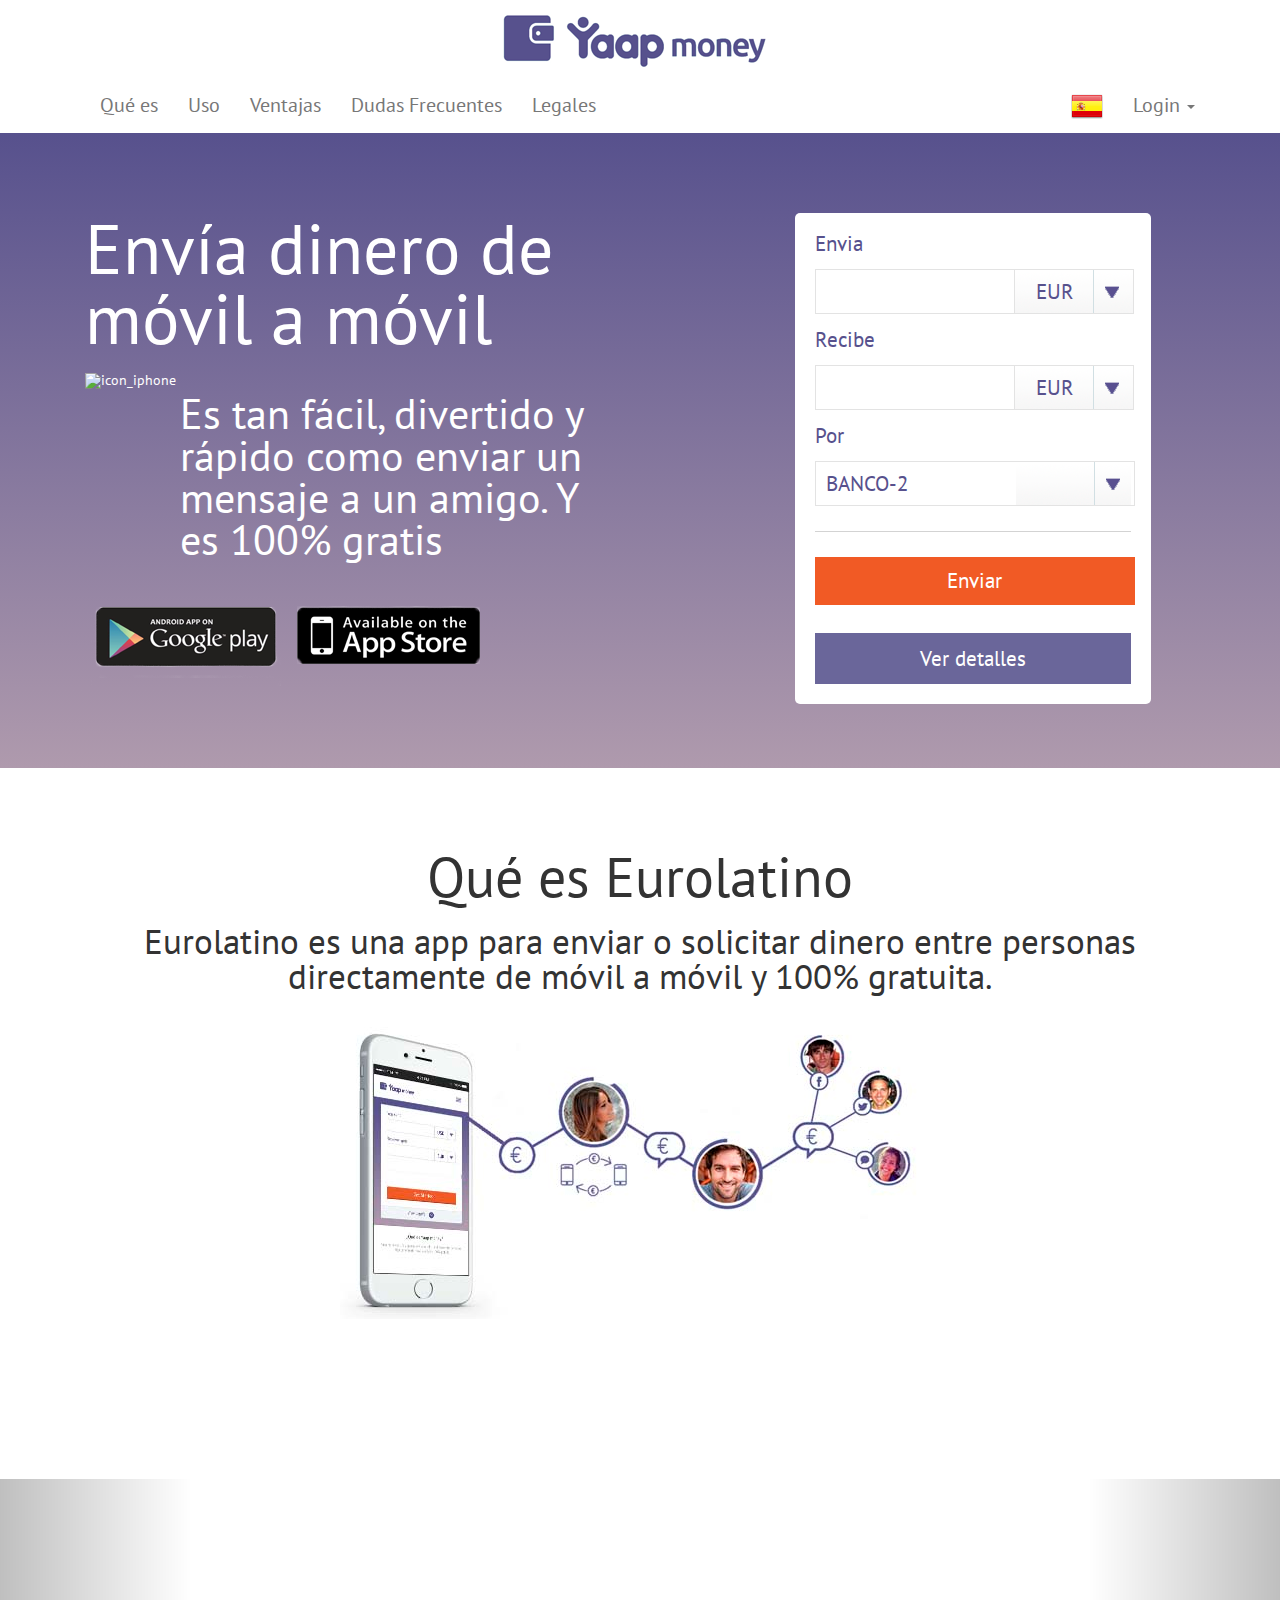
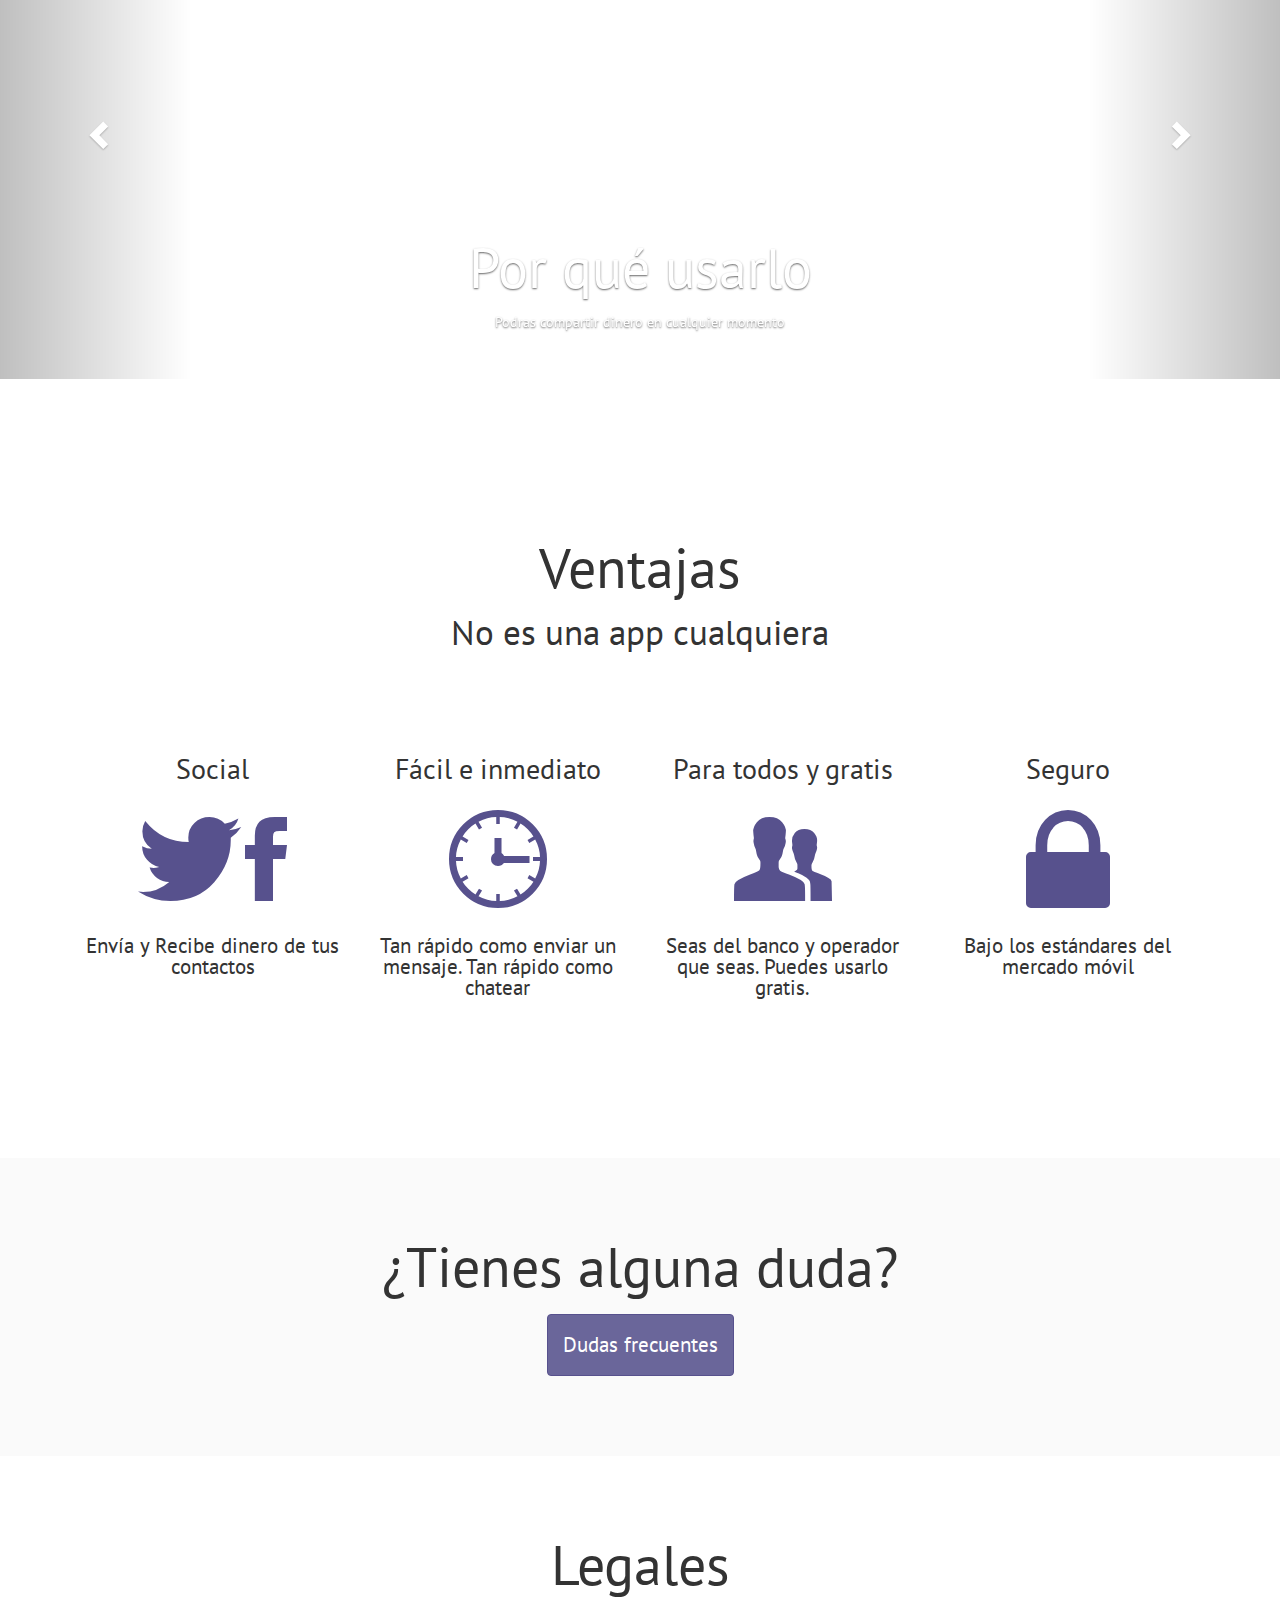
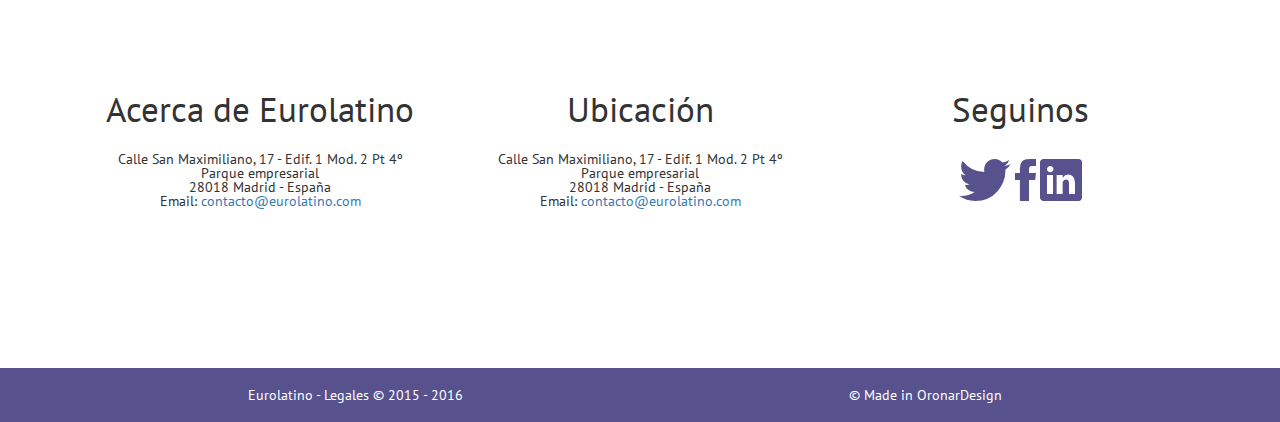
==== commit 7818b008: "Eurolatino_Final_v1" ====
--- a/index.html
+++ b/index.html
@@ -1,5 +1,5 @@
+<html>
 <!DOCTYPE html>
-<html>
   <head lang="es">
     <meta charset="utf-8">
     <meta name="viewport" content="width=device-width, initial-scale=1">
@@ -7,6 +7,8 @@
     <!-- bootstrap -->
     <link rel="stylesheet" href="css/bootstrap.min.css"> 
     <link rel="stylesheet" href="css/font-awesome.min.css">
+    <!--ionicons-->
+    <link rel="stylesheet" href="css/ionicons.min.css">
     <!-- our-own-styles -->
 		<link rel="stylesheet" href="css/style.css">
     <!-- Support for IE 9 e inf. -->
@@ -15,7 +17,7 @@
 		<script src="https://oss.maxcdn.com/respond/1.4.2/respond.min.js"></script>
 		<![endif]-->
   </head>
-  <body>
+  <body id="#top">
     <header>
       <img src="assets/YaapLogo.png" alt="Eurolatino logo">
       <!-- NavBar -->
@@ -30,15 +32,15 @@
             </button>
           </div>
           <div class="collapse navbar-collapse" id="bs-example-navbar-collapse-1">
+            <a class="nav-logo hidden" href="#top"><img src="assets/YaapLogo.png" alt="Eurolatino logo"></a>
             <ul class="nav navbar-nav">
-              <li class="active"><a href="#">Qué es</a></li>
-              <li><a href="#">Uso</a></li>
-              <li><a href="#">Ventajas</a></li>
-              <li><a href="#">Dudas Frecuentes</a></li>
-              <li><a href="#">Contacto</a></li>
+              <li><a href="#presentation">Qué es</a></li>
+              <li><a href="#video-hero">Uso</a></li>
+              <li><a href="#ventajas">Ventajas</a></li>
+              <li><a href="#dudas">Dudas Frecuentes</a></li>
+              <li><a href="#legales">Legales</a></li>
             </ul>            
             <ul class="nav navbar-nav navbar-right">
-
               <li class="dropdown lang">
                 <a href="#" class="dropdown-toggle" data-toggle="dropdown"><span class="es-ES"></a>
                 <ul class="dropdown-menu">
@@ -255,62 +257,88 @@
         </a>
       </div>
     </section>
-    <section class="ventajas">
+    <section id="ventajas" class="ventajas">
       <div class="container">
         <h2 class="title">Ventajas</h2>
         <h3 class="subtitle">No es una app cualquiera</h3>
         <section class="row">
-          <article class="col-md-3 col-sm-3 col-xs-12 social">
+          <article class="col-md-3 col-sm-6 col-xs-12 social">
             <h2 class="title">Social</h2>
-            <img src="assets/icon-social.jpg" alt="icon-social">
+            <i class="icon ion-social-twitter"></i>
+            <i class="icon ion-social-facebook"></i>
+            <!--<img src="assets/icon-social.jpg" alt="icon-social">-->
             <p>Envía y Recibe dinero de tus contactos</p>
           </article>
-          <article class="col-md-3 col-sm-3 col-xs-12 facil">
+          <article class="col-md-3 col-sm-6 col-xs-12 facil">
             <h2 class="title">Fácil e inmediato</h2>
-            <img src="assets/icon-facil.jpg" alt="icon-facil">
+            <i class="icon ion-clock"></i>
+            <!--<img src="assets/icon-facil.jpg" alt="icon-facil">-->
             <p>Tan rápido como enviar un mensaje. Tan rápido como chatear</p>
           </article>
-          <article class="col-md-3 col-sm-3 col-xs-12 para-todos">
+          <article class="col-md-3 col-sm-6 col-xs-12 para-todos">
             <h2 class="title">Para todos y gratis</h2>
-            <img src="assets/icon-todos.jpg" alt="icon-todos">
+            <i class="icon ion-person-stalker"></i>
+            <!--<img src="assets/icon-todos.jpg" alt="icon-todos">-->
             <p>Seas del banco y operador que seas. Puedes usarlo gratis.</p>
           </article>
-          <article class="col-md-3 col-sm-3 col-xs-12 seguro">
+          <article class="col-md-3 col-sm-6 col-xs-12 seguro">
             <h2 class="title">Seguro</h2>
-            <img src="assets/icon-seguro.jpg" alt="icon-seguro">
+            <i class="icon ion-locked"></i>
+            <!--<img src="assets/icon-seguro.jpg" alt="icon-seguro">-->
             <p>Bajo los estándares del mercado móvil</p>
           </article>
         </section>
       </div>
     </section>
-    <section class="dudas section-background">
+    <section id="dudas" class="dudas section-background">
       <div class="container">
         <h2 class="title">¿Tienes alguna duda?</h2>
         <a href="" class="btn btn-primary">Dudas frecuentes</a>
       </div>
     </section>
-    <section class="legales">
+    <section id="legales" class="legales">
       <div class="container">
         <h2 class="title">Legales</h2>
         <section class="row">
-          <article class="col-md-6">
-            <h2 class="subtitle"></h2>
+          <article class="col-md-4">
+            <h2 class="subtitle">Acerca de Eurolatino</h2>
+            <p>Calle San Maximiliano, 17 - Edif. 1 Mod. 2 Pt 4º</p>
+            <p>Parque empresarial</p>
+            <p>28018 Madrid - España</p>
+            <p>Email: <a href="mailto:contacto@eurolatino.com">contacto@eurolatino.com</a></p>
+          </article>
+          <article class="col-md-4">
+            <h2 class="subtitle">Ubicación</h2>
+            <p>Calle San Maximiliano, 17 - Edif. 1 Mod. 2 Pt 4º</p>
+            <p>Parque empresarial</p>
+            <p>28018 Madrid - España</p>
+            <p>Email: <a href="mailto:contacto@eurolatino.com">contacto@eurolatino.com</a></p>
+          </article>
+          <article class="col-md-4">
+            <h2 class="subtitle">Seguinos</h2>
+            <i class="icon ion-social-twitter"></i>
+            <i class="icon ion-social-facebook"></i>
+            <i class="icon ion-social-linkedin"></i>
           </article>
         </section>
       </div>
     </section>
     <footer>
-      
+      <div class="container">
+        <section class="col-md-6 col-sm-6 col-xs-12 copyright">
+          <p>Eurolatino - Legales &copy; 2015 - 2016</p>
+        </section>
+        <section class="col-md-6 col-sm-6 col-xs-12 builder">
+          <p>&copy; Made in OronarDesign</p>
+        </section>
+      </div>
     </footer>
     
-
-
-
     <!-- librería-jQuery -->
-		<script src="js/jquery-1.12.3.min.js"></script>
+		<script type="text/javascript" src="js/jquery-1.12.3.min.js"></script>
 		<!-- js-de-bootstrap -->
-		<script src="js/bootstrap.min.js"></script>
+		<script type="text/javascript" src="js/bootstrap.min.js"></script>
     <!-- Custom-Scripts -->
-		<script src="js/main.js"></script>
+		<script type="text/javascript" src="js/main.js"></script>
   </body>
 </html>
--- a/css/style.css
+++ b/css/style.css
@@ -1,11 +1,3 @@
-@import url(https://fonts.googleapis.com/css?family=Roboto+Slab);
-@import url(https://fonts.googleapis.com/css?family=Kaushan+Script);
-@import url(https://fonts.googleapis.com/css?family=Montserrat:400,700);
-@import url(https://fonts.googleapis.com/css?family=Droid+Serif:400,400italic);
-@import url(https://fonts.googleapis.com/css?family=PT+Sans);
-* {
-  box-sizing: border-box; }
-
 /* CSS Document  */
 /* Project name: JeovanyApp */
 /* File name: styles.css */
@@ -14,8 +6,13 @@
 /* Author: Juan Daniel Bonforti */
 /* Author's eMail: juan.bonforti@gmail.com */
 /********** FONTS (Google-fonts) **********/
+@import url(https://fonts.googleapis.com/css?family=Roboto+Slab);
+@import url(https://fonts.googleapis.com/css?family=Kaushan+Script);
+@import url(https://fonts.googleapis.com/css?family=Montserrat:400,700);
+@import url(https://fonts.googleapis.com/css?family=Droid+Serif:400,400italic);
+@import url(https://fonts.googleapis.com/css?family=PT+Sans);
 @font-face {
-  font-family: 'FontAwesome';
+  font-family: 'fontawesome';
   src: url("fonts/fontawesome-webfont.eot");
   src: url("fonts/fontawesome-webfont.eot") format("embedded-opentype"), url("fonts/fontawesome-webfont.woff") format("woff"), url("fonts/fontawesome-webfont.woff2") format("woff2"), url("fonts/fontawesome-webfont.ttf") format("truetype"), url("fonts/fontawesome-webfont.svg#fontawesome-webfont") format("svg"); }
 html, body, div, span, applet, object, iframe,
@@ -72,6 +69,9 @@
 .col.xs-12, .col.xs-8, .col.xs-6, .col.xs-4 {
   padding: 0px; }
 
+* {
+  box-sizing: border-box; }
+
 /*************************************/
 /*=========     GENERAL    =========*/
 /***********************************/
@@ -121,26 +121,46 @@
     border-color: #f15a25;
     color: #f15a25; }
 
+.ventajas article .icon, .legales .icon {
+  font-size: 8em;
+  color: #57518d; }
+
 /*************************************/
 /*=========     NAVBAR     =========*/
 /***********************************/
 .navbar-default {
   background: transparent;
   border: none;
-  margin-bottom: 0px;
-  font-size: 1.4em; }
+  margin-bottom: 3px;
+  font-size: 1.4em;
+  transition: all 1.5s; }
   .navbar-default .active > a, .navbar-default a:hover, .navbar-default a:active,
   .navbar-default .navbar-nav > .open > a, .navbar-default .navbar-nav > .open > a:focus,
   .navbar-default .navbar-nav > .open > a:hover {
     box-shadow: 0 -3px 0 -1px #57518d inset !important;
     color: #57518d !important;
     background-color: #fff !important; }
+  .navbar-default .nav-logo {
+    float: left; }
   .navbar-default .navbar-toggle {
     border: none; }
     .navbar-default .navbar-toggle:hover {
       background: transparent; }
     .navbar-default .navbar-toggle .icon-bar {
       background: #57518d; }
+
+.navbar-default-scroll {
+  position: fixed;
+  top: 0;
+  z-index: 10;
+  width: 100%;
+  background: #fff;
+  border-radius: 0;
+  padding: 15px;
+  border-bottom: 1px solid #e3e3e3;
+  box-shadow: 0 1px 5px #e3e3e3; }
+  .navbar-default-scroll .nav {
+    margin-top: 15px; }
 
 /*********** Lang selector ************/
 .lang .dropdown-toggle {
@@ -335,6 +355,20 @@
 .dudas .btn {
   font-size: 1.5em; }
 
+/*******************************************/
+/*=========     LEGALES:         =========*/
+/*****************************************/
+.legales .icon {
+  font-size: 4em; }
+
+/*******************************************/
+/*=========     FOOTER :         =========*/
+/*****************************************/
+footer {
+  padding: 20px;
+  background-color: #57518d;
+  color: #fff; }
+
 @media screen and (max-width: 992px) {
   .lang .dropdown-toggle {
     padding: 0; } }
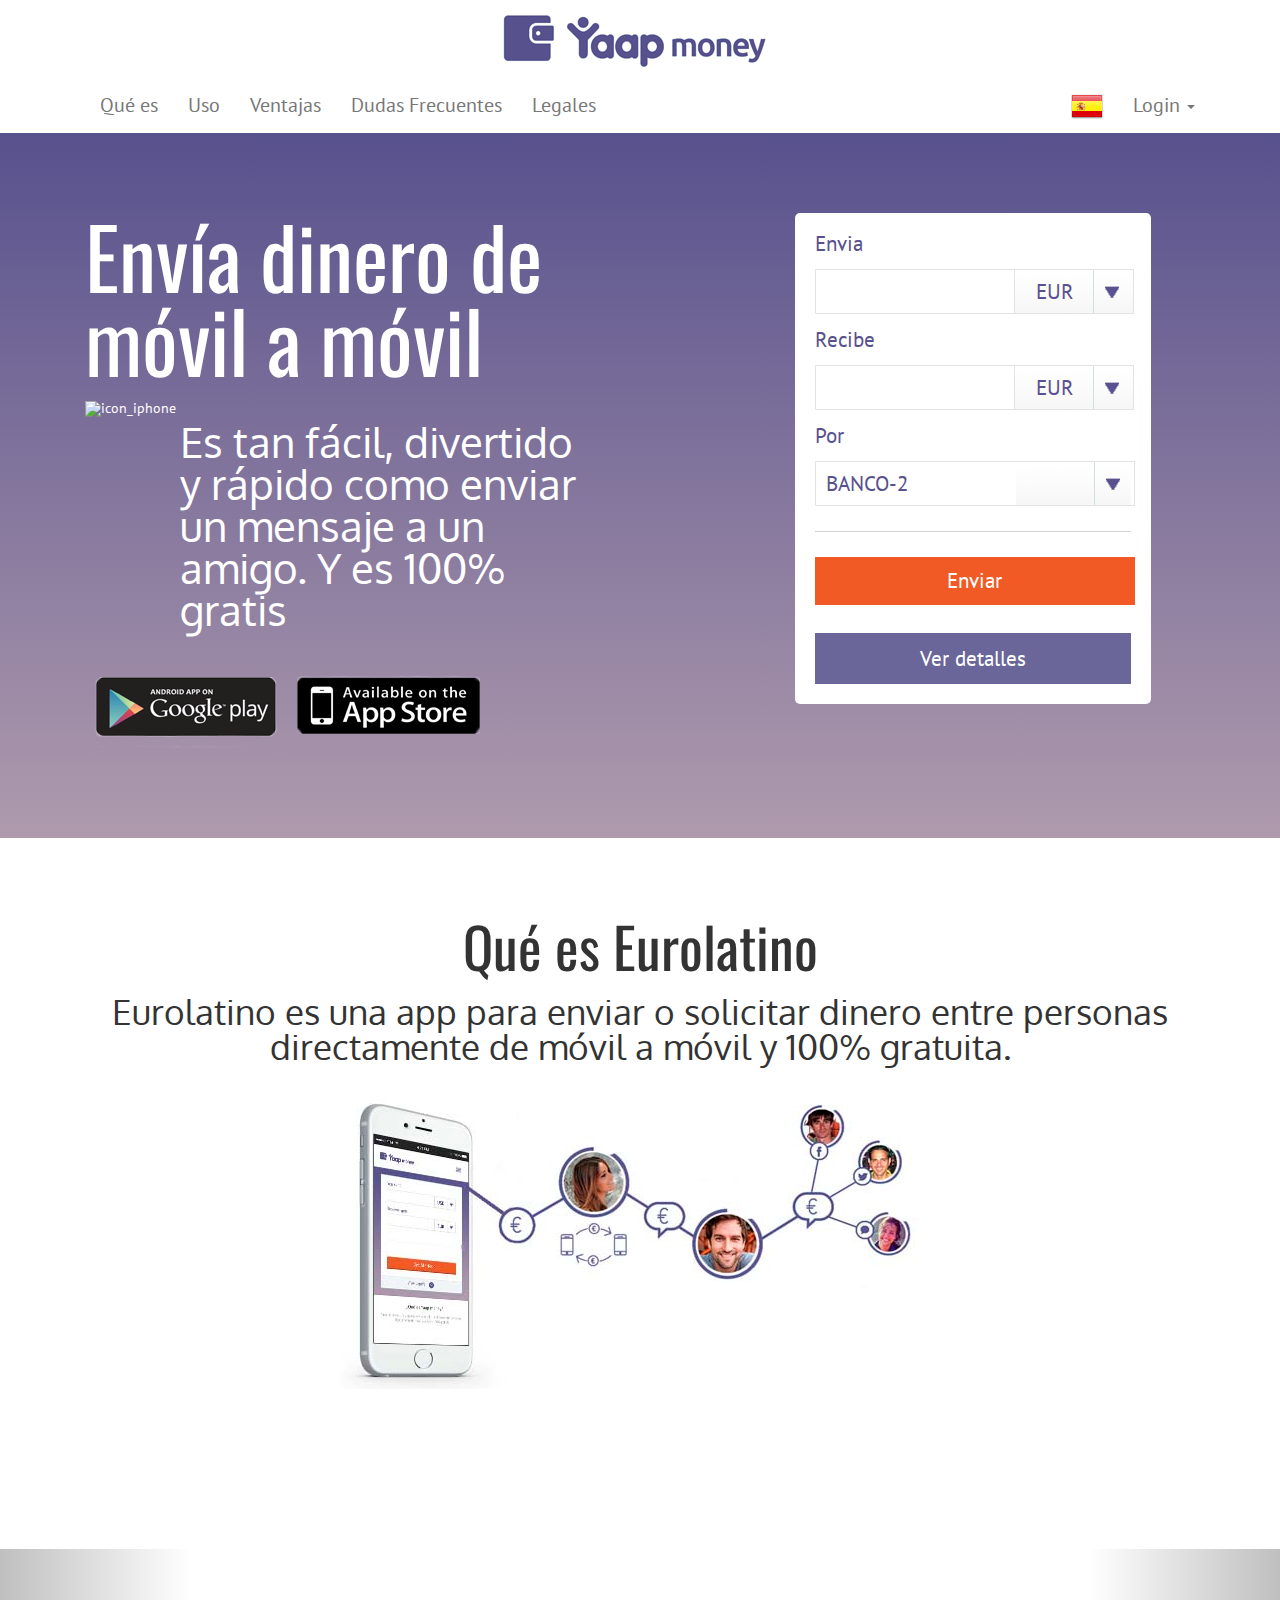
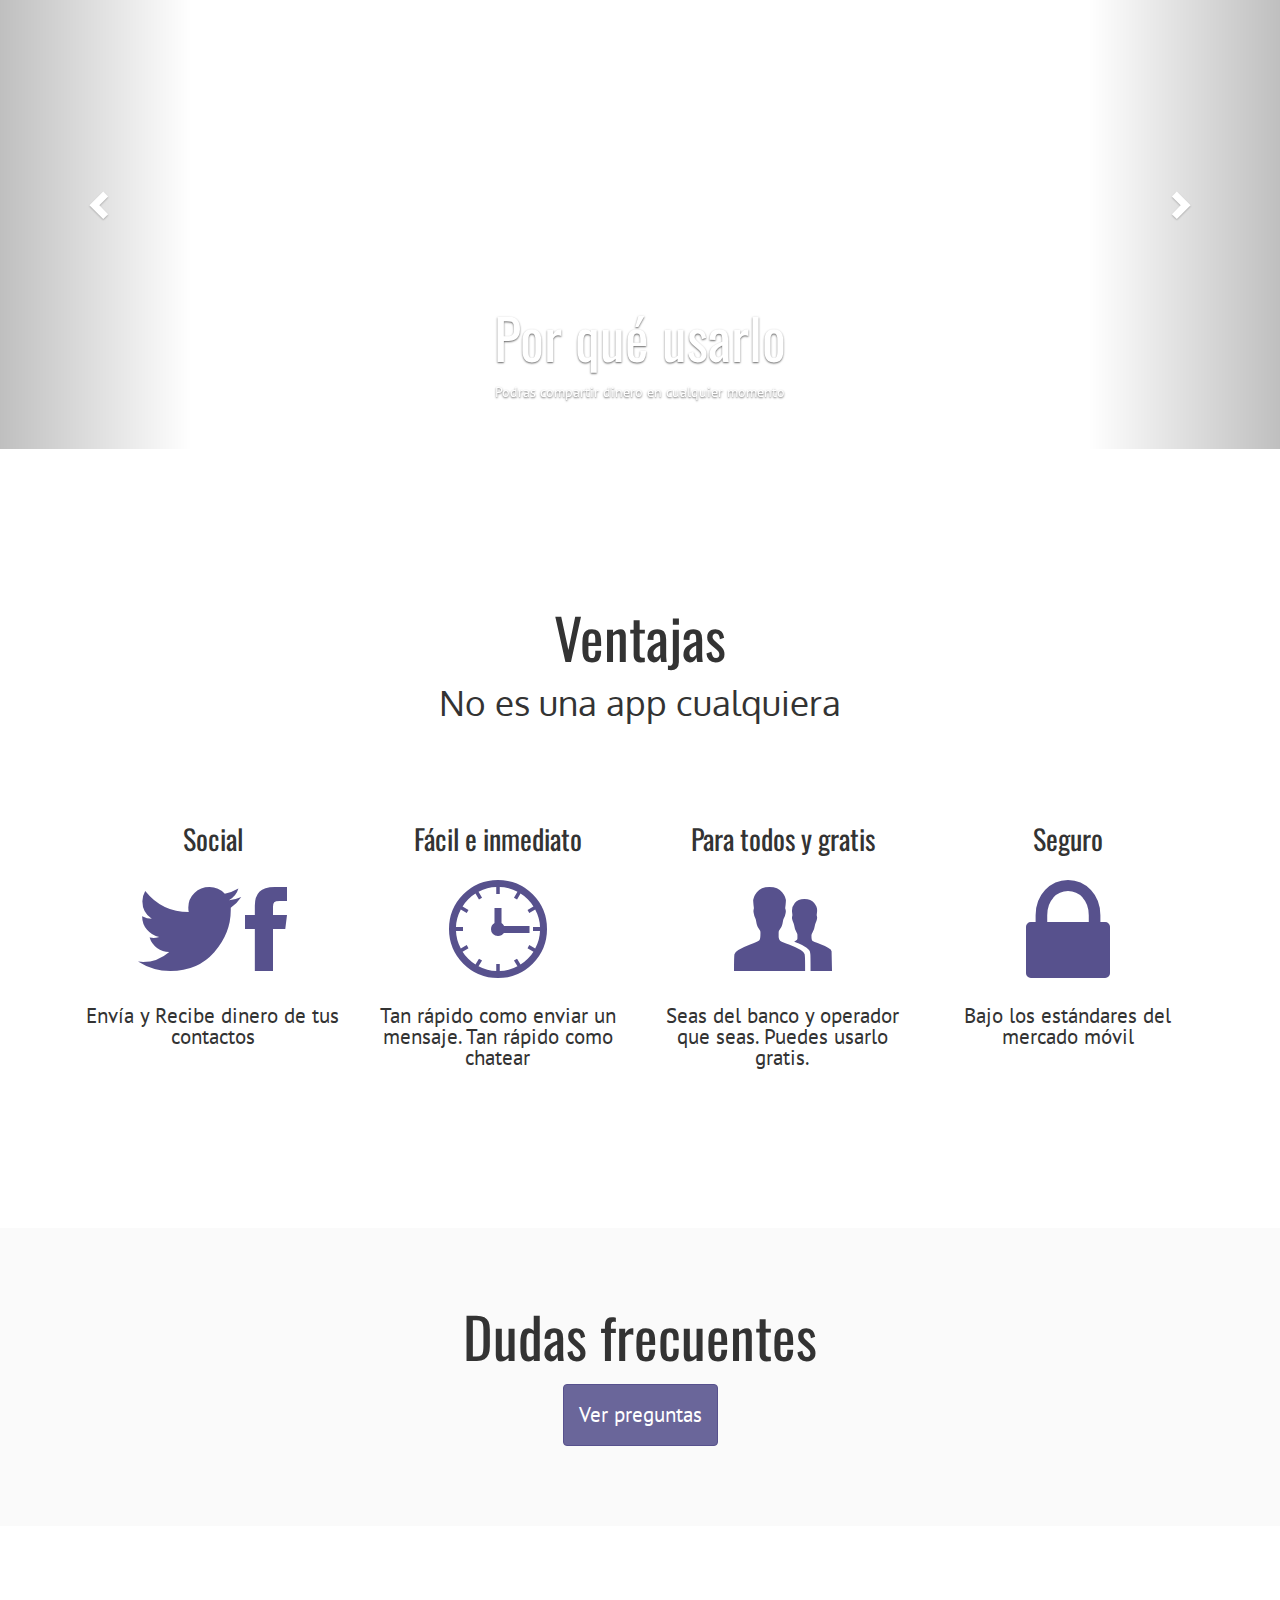
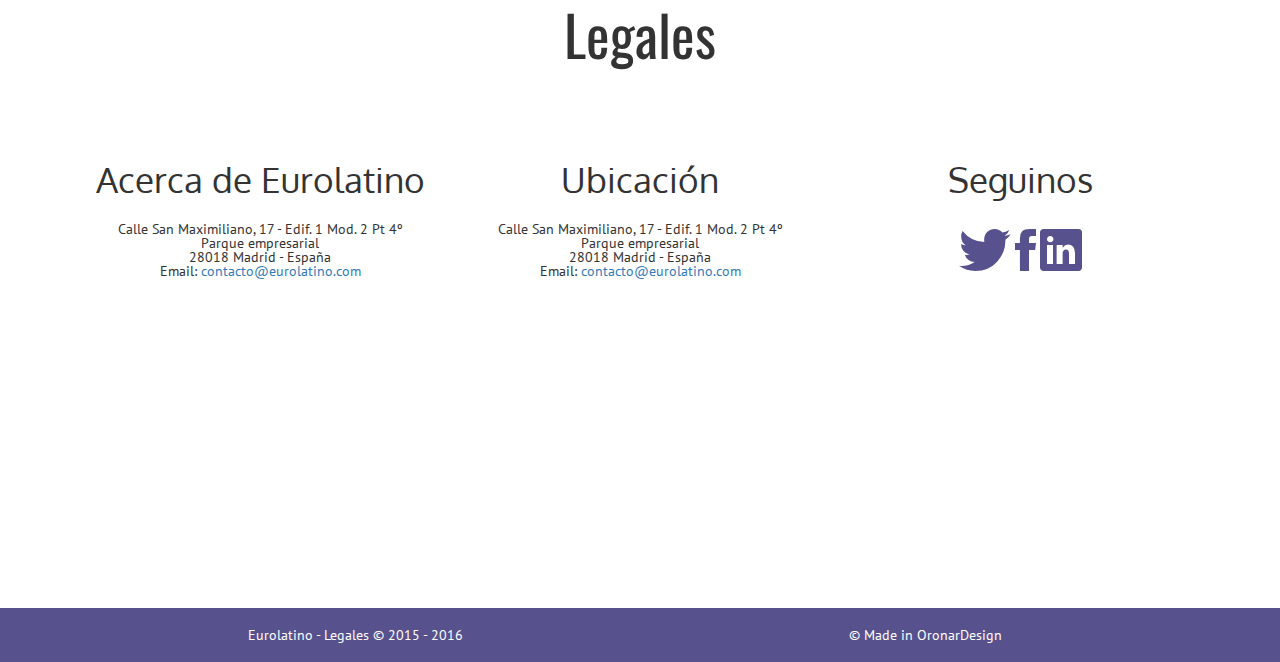
==== commit cc0573aa: "Eurolatino_Final_v1.1" ====
--- a/index.html
+++ b/index.html
@@ -219,7 +219,7 @@
             </div>
           </div>
           <div class="item">
-            <<video autoplay loop>
+            <video autoplay loop>
               <source src="assets/cover/iPhone-Scroll.mp4" type="video/mp4" />Your browser does not support the video tag. I suggest you upgrade your browser.
             </video>            
             <div class="carousel-caption">
@@ -292,8 +292,8 @@
     </section>
     <section id="dudas" class="dudas section-background">
       <div class="container">
-        <h2 class="title">¿Tienes alguna duda?</h2>
-        <a href="" class="btn btn-primary">Dudas frecuentes</a>
+        <h2 class="title">Dudas frecuentes</h2>
+        <a href="" class="btn btn-primary">Ver preguntas</a>
       </div>
     </section>
     <section id="legales" class="legales">
@@ -322,6 +322,7 @@
           </article>
         </section>
       </div>
+      <iframe src="https://www.google.com/maps/embed?pb=!1m18!1m12!1m3!1d2545.229041819277!2d-3.6564267778187434!3d40.42408778277604!2m3!1f0!2f0!3f0!3m2!1i1024!2i768!4f13.1!3m3!1m2!1s0xd422f51d307072b%3A0xe2ac1a3c544df802!2sCalle+San+Maximiliano%2C+17%2C+28017+Madrid%2C+Espa%C3%B1a!5e0!3m2!1ses-419!2sar!4v1477333787783" width="100%" height="250" frameborder="0" style="border:0, margin-top: 50px" allowfullscreen></iframe>
     </section>
     <footer>
       <div class="container">
@@ -331,9 +332,12 @@
         <section class="col-md-6 col-sm-6 col-xs-12 builder">
           <p>&copy; Made in OronarDesign</p>
         </section>
+        <a href="#top" class="btn icon ion-chevron-up hidden"></a>
       </div>
     </footer>
     
+    
+
     <!-- librería-jQuery -->
 		<script type="text/javascript" src="js/jquery-1.12.3.min.js"></script>
 		<!-- js-de-bootstrap -->
--- a/css/style.css
+++ b/css/style.css
@@ -6,10 +6,7 @@
 /* Author: Juan Daniel Bonforti */
 /* Author's eMail: juan.bonforti@gmail.com */
 /********** FONTS (Google-fonts) **********/
-@import url(https://fonts.googleapis.com/css?family=Roboto+Slab);
-@import url(https://fonts.googleapis.com/css?family=Kaushan+Script);
-@import url(https://fonts.googleapis.com/css?family=Montserrat:400,700);
-@import url(https://fonts.googleapis.com/css?family=Droid+Serif:400,400italic);
+@import url("https://fonts.googleapis.com/css?family=Alfa+Slab+One|Oswald|Oxygen");
 @import url(https://fonts.googleapis.com/css?family=PT+Sans);
 @font-face {
   font-family: 'fontawesome';
@@ -95,10 +92,12 @@
   padding: 80px 0; }
 
 .title {
+  font-family: "Oswald";
   font-size: 4em;
   margin-bottom: 20px; }
 
 .subtitle {
+  font-family: "Oxygen";
   font-size: 2.5em;
   margin-bottom: 25px; }
 
@@ -223,7 +222,7 @@
   header .exchange .desc {
     color: #fff; }
     header .exchange .desc .title {
-      font-size: 5em; }
+      font-size: 6em; }
     header .exchange .desc .subtitle {
       display: inline-block;
       width: 65%;
@@ -358,8 +357,13 @@
 /*******************************************/
 /*=========     LEGALES:         =========*/
 /*****************************************/
-.legales .icon {
-  font-size: 4em; }
+.legales {
+  padding-bottom: 0; }
+  .legales .icon {
+    font-size: 4em; }
+  .legales #map {
+    width: 100%;
+    height: 250px; }
 
 /*******************************************/
 /*=========     FOOTER :         =========*/
@@ -368,6 +372,20 @@
   padding: 20px;
   background-color: #57518d;
   color: #fff; }
+  footer .icon {
+    transition: all 1.5s;
+    position: fixed;
+    bottom: 70px;
+    right: 50px;
+    z-index: 10;
+    color: #fff;
+    height: 50px;
+    width: 50px;
+    font-size: 1.5em;
+    border-radius: 50%;
+    background: #51578B;
+    padding: 11px;
+    box-shadow: 3px 6px 10px #A3A3A3; }
 
 @media screen and (max-width: 992px) {
   .lang .dropdown-toggle {
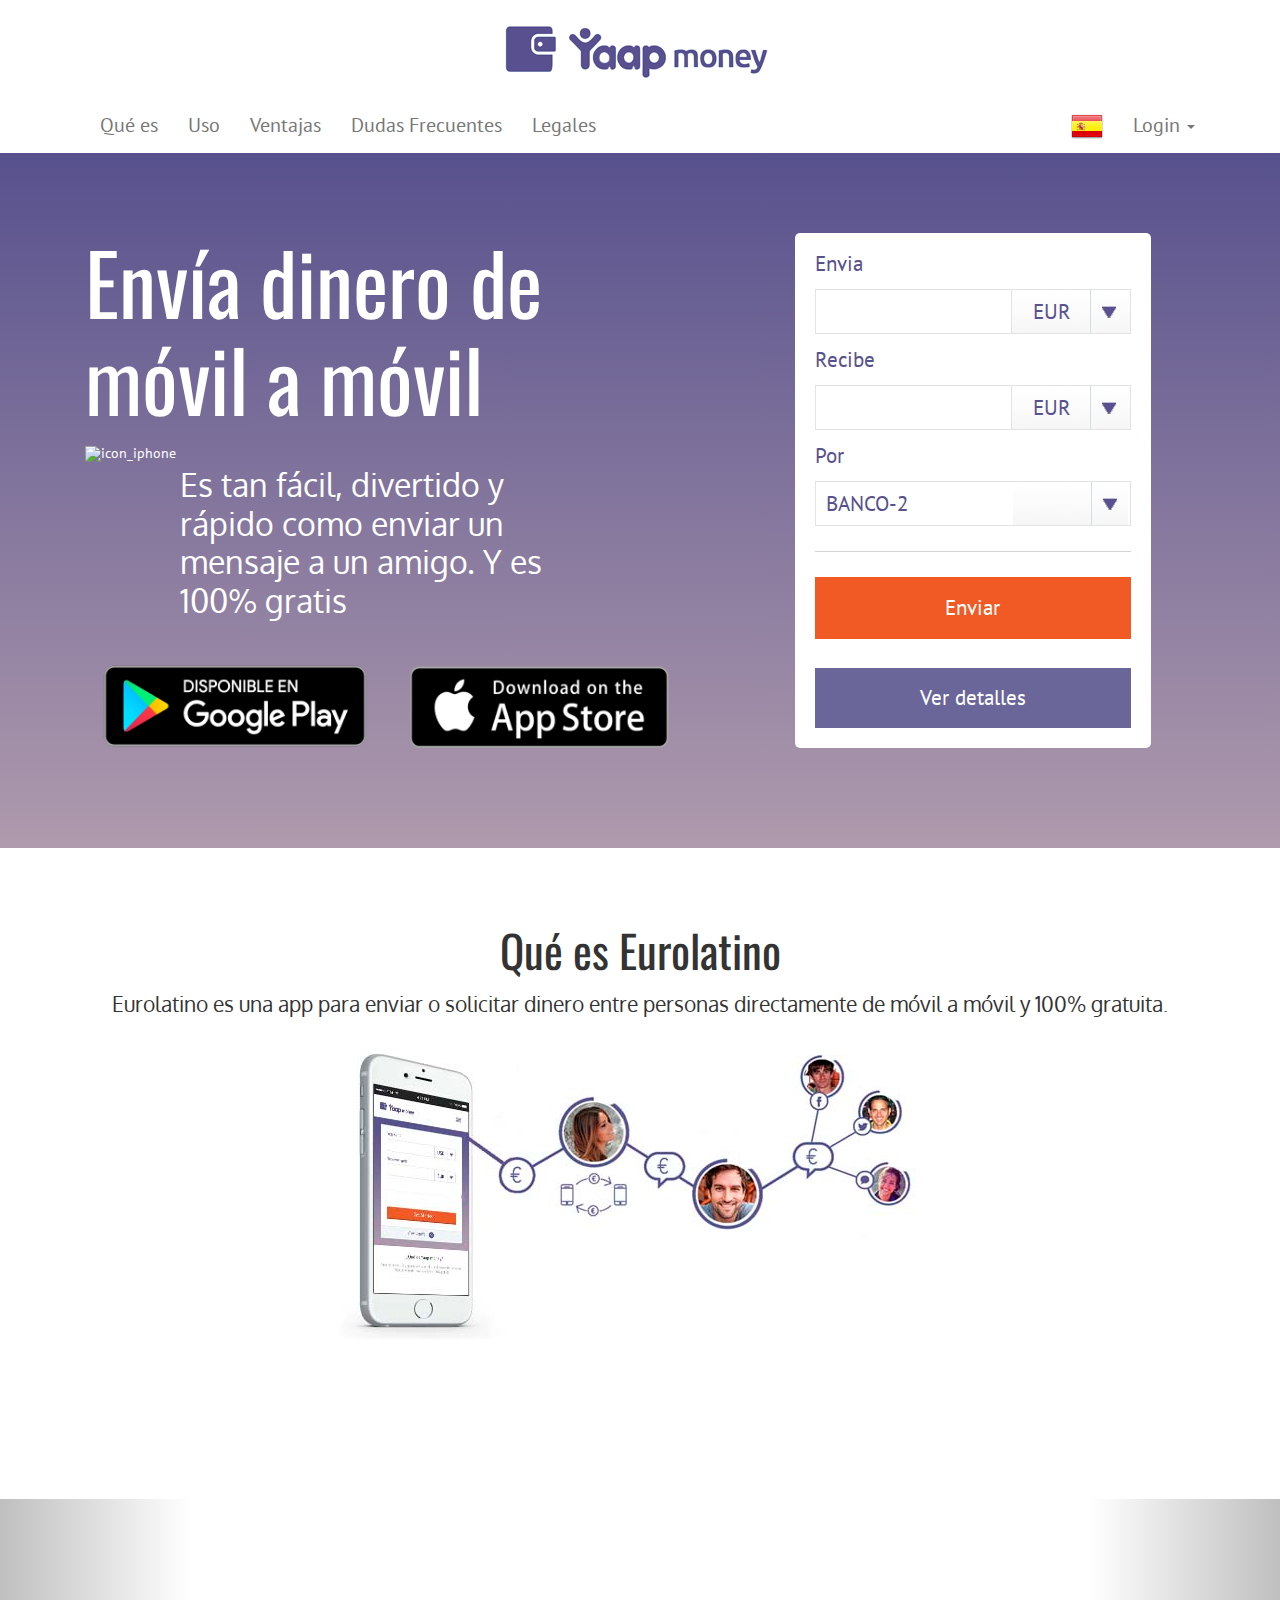
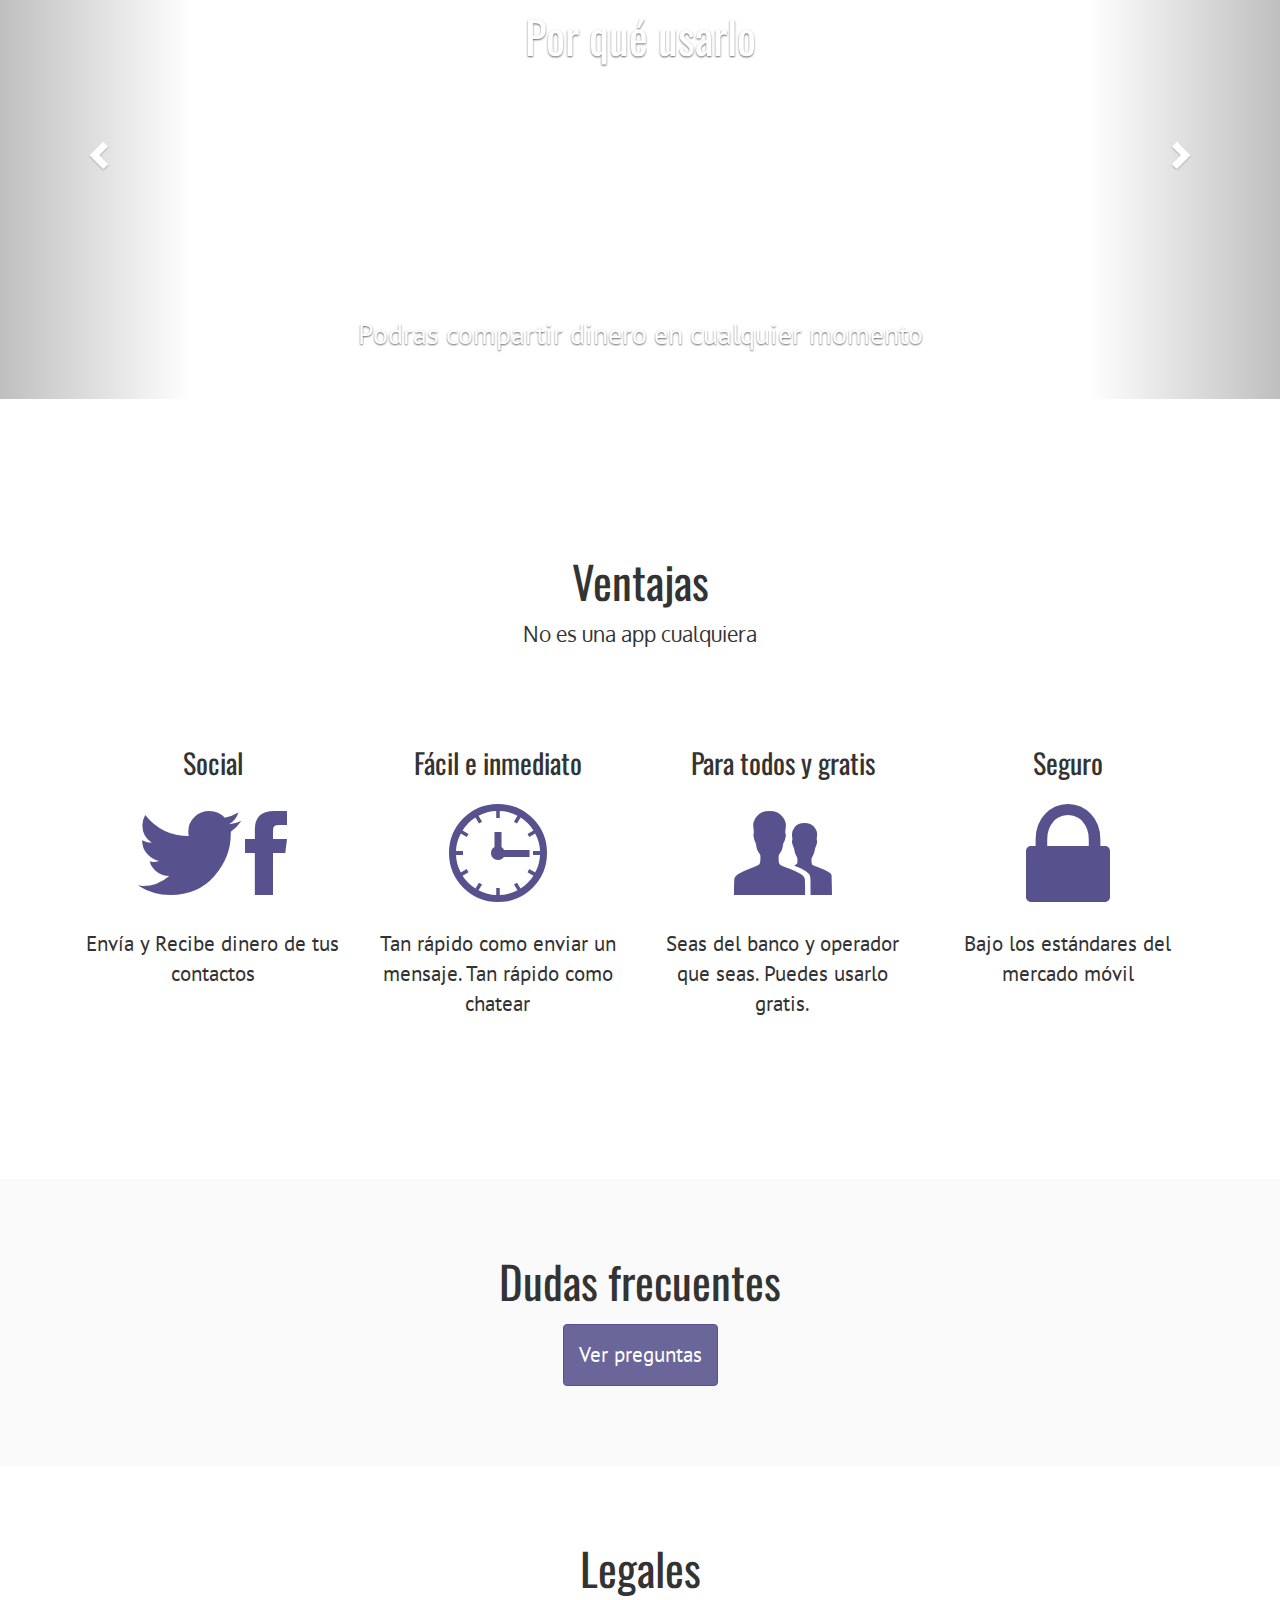
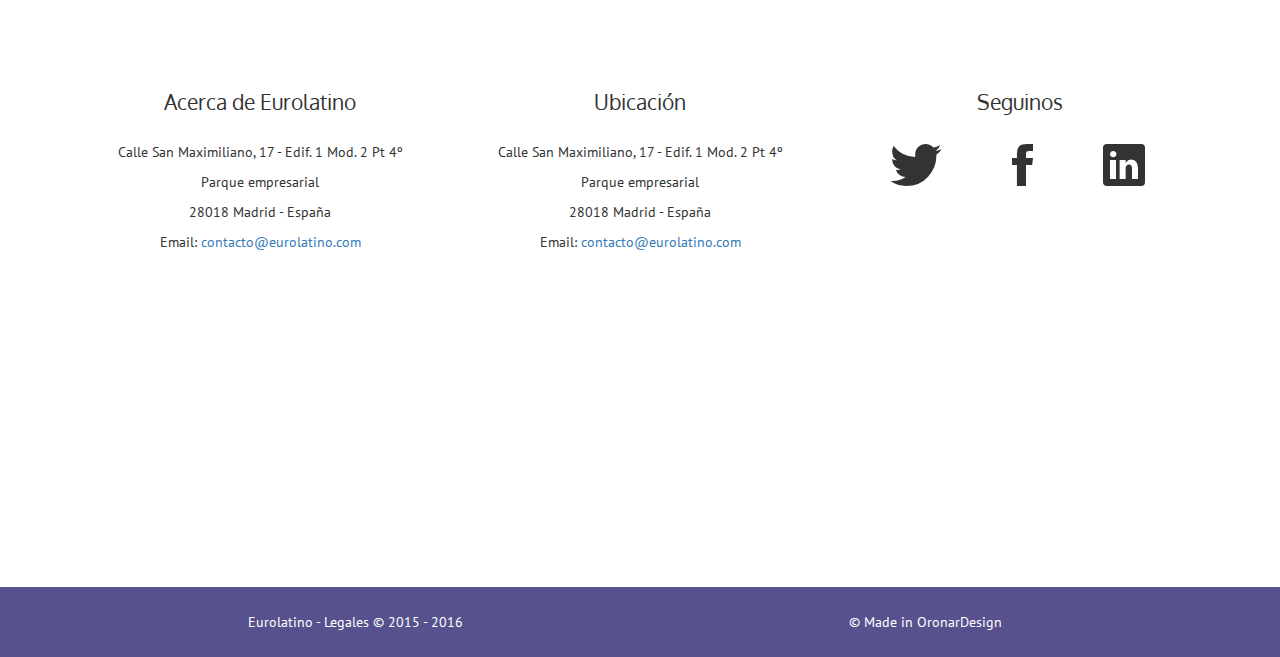
==== commit 78c2ab56: "Eurolatino_final_v1.5" ====
--- a/index.html
+++ b/index.html
@@ -58,12 +58,12 @@
                   <li>
                     <div class="row">
                         <div class="col-md-12">
-                          <p>Login via</p>
+                          <p>Inicie sesión con:</p>
                           <div class="social-buttons">
                             <a href="#" class="btn btn-fb"><i class="fa fa-facebook"></i> Facebook</a>
                             <a href="#" class="btn btn-tw"><i class="fa fa-twitter"></i> Twitter</a>
                           </div>
-                          <p>Or</p>
+                          <p>O con su cuenta:</p>
                           <form class="form" role="form" method="post" action="login" accept-charset="UTF-8" id="login-nav">
                               <div class="form-group">
                                 <label class="sr-only" for="exampleInputEmail2">Dirección de Email</label>
@@ -104,7 +104,7 @@
               <h1 class="title">Envía dinero de móvil a móvil</h1>
               <img src="assets/icon_iphones.png" alt="icon_iphone">
               <h3 class="subtitle">Es tan fácil, divertido y rápido como enviar un mensaje a un amigo. Y es 100% gratis</h3>
-              <img class="store" src="assets/icon_playstore.png" alt="play store">
+              <img class="store" src="assets/icon_googleplay_esp.png" alt="google play">
               <img class="store" src="assets/icon_appstore.png"  alt="apple store">
             </article>
             <div class="col-md-5 col-sm-7 calculator">
@@ -316,9 +316,21 @@
           </article>
           <article class="col-md-4">
             <h2 class="subtitle">Seguinos</h2>
-            <i class="icon ion-social-twitter"></i>
-            <i class="icon ion-social-facebook"></i>
-            <i class="icon ion-social-linkedin"></i>
+            <div class="icon-container">
+              <a href="#">
+                <i class="icon ion-social-twitter"></i>
+              </a> 
+            </div>
+            <div class="icon-container">
+              <a href="#">
+                <i class="icon ion-social-facebook"></i>
+              </a>
+            </div>
+            <div class="icon-container">
+              <a href="#">
+                <i class="icon ion-social-linkedin"></i>
+              </a>
+            </div>
           </article>
         </section>
       </div>
--- a/css/style.css
+++ b/css/style.css
@@ -69,6 +69,9 @@
 * {
   box-sizing: border-box; }
 
+p {
+  line-height: 30px; }
+
 /*************************************/
 /*=========     GENERAL    =========*/
 /***********************************/
@@ -93,12 +96,12 @@
 
 .title {
   font-family: "Oswald";
-  font-size: 4em;
+  font-size: 3.2em;
   margin-bottom: 20px; }
 
 .subtitle {
   font-family: "Oxygen";
-  font-size: 2.5em;
+  font-size: 1.5em;
   margin-bottom: 25px; }
 
 header .exchange .calculator .calculator-info .info-viewer, .dudas .btn {
@@ -112,7 +115,7 @@
     border: 1px solid #51578B; }
 
 header .exchange .calculator .calculator-container .last button {
-  padding: 8px;
+  padding: 15px;
   border-radius: 0;
   font-size: 1em; }
   header .exchange .calculator .calculator-container .last button:hover {
@@ -120,7 +123,7 @@
     border-color: #f15a25;
     color: #f15a25; }
 
-.ventajas article .icon, .legales .icon {
+.ventajas article .icon {
   font-size: 8em;
   color: #57518d; }
 
@@ -132,7 +135,7 @@
   border: none;
   margin-bottom: 3px;
   font-size: 1.4em;
-  transition: all 1.5s; }
+  transition: all 1s; }
   .navbar-default .active > a, .navbar-default a:hover, .navbar-default a:active,
   .navbar-default .navbar-nav > .open > a, .navbar-default .navbar-nav > .open > a:focus,
   .navbar-default .navbar-nav > .open > a:hover {
@@ -222,20 +225,25 @@
   header .exchange .desc {
     color: #fff; }
     header .exchange .desc .title {
-      font-size: 6em; }
+      font-size: 6em;
+      line-height: 1.15em; }
+    header .exchange .desc .store {
+      width: 300px;
+      height: 120px; }
     header .exchange .desc .subtitle {
       display: inline-block;
       width: 65%;
       vertical-align: top;
       padding-top: 20px;
-      font-size: 3em; }
+      font-size: 2.3em;
+      line-height: 1.2em; }
   header .exchange .calculator {
     color: #57518d;
     font-size: 1.5em; }
     header .exchange .calculator .calculator-info {
       text-align: center;
       position: absolute;
-      top: 400px;
+      top: 415px;
       left: 60px;
       width: 75%;
       background: #fff;
@@ -267,7 +275,7 @@
         header .exchange .calculator .calculator-container li .input-group {
           margin-top: 15px; }
           header .exchange .calculator .calculator-container li .input-group .iwant-input, header .exchange .calculator .calculator-container li .input-group .ihave-input {
-            width: 200px;
+            width: 197px;
             text-align: right; }
           header .exchange .calculator .calculator-container li .input-group .custom-dropdown {
             text-indent: 1px;
@@ -282,10 +290,10 @@
             -moz-appearance: none;
             display: block;
             position: initial;
-            width: 320px;
+            width: 316px;
             background-image: url(../assets/dropdown-select-back.png);
             background-repeat: no-repeat;
-            background-position-x: 200px;
+            background-position-x: 197px;
             padding-left: 10px; }
       header .exchange .calculator .calculator-container .from-form {
         padding-bottom: 25px;
@@ -294,7 +302,7 @@
         margin-top: 15px;
         padding: 10px 0; }
         header .exchange .calculator .calculator-container .last button {
-          width: 320px; }
+          width: 316px; }
 
 .color-background {
   background: #57518D;
@@ -322,6 +330,11 @@
     width: 100%;
     object-fit: cover;
     height: 500px; }
+  .carousel-fade .carousel-inner .item .carousel-caption h3 {
+    position: relative;
+    top: -240px; }
+  .carousel-fade .carousel-inner .item .carousel-caption p {
+    font-size: 2em; }
 .carousel-fade .carousel-inner .item,
 .carousel-fade .carousel-inner .active.left,
 .carousel-fade .carousel-inner .active.right {
@@ -359,8 +372,22 @@
 /*****************************************/
 .legales {
   padding-bottom: 0; }
-  .legales .icon {
-    font-size: 4em; }
+  .legales .icon-container {
+    float: left;
+    margin-left: 50px;
+    overflow: auto; }
+    .legales .icon-container a {
+      color: #333; }
+      .legales .icon-container a .icon {
+        transition: all 1s;
+        margin: 0 10px;
+        font-size: 4em; }
+        .legales .icon-container a .icon.ion-social-facebook:hover {
+          color: #496ebc; }
+        .legales .icon-container a .icon.ion-social-twitter:hover {
+          color: #55acee; }
+        .legales .icon-container a .icon.ion-social-linkedin:hover {
+          color: #007bb5; }
   .legales #map {
     width: 100%;
     height: 250px; }
@@ -373,7 +400,6 @@
   background-color: #57518d;
   color: #fff; }
   footer .icon {
-    transition: all 1.5s;
     position: fixed;
     bottom: 70px;
     right: 50px;
@@ -416,7 +442,10 @@
 
   #login-dp .bottom {
     background-color: inherit;
-    border-top: 0 none; } }
+    border-top: 0 none; }
+
+  .ventajas article, .legales article {
+    margin-bottom: 30px; } }
 @media screen and (max-width: 414px) {
   .navbar-default {
     margin-bottom: -50px; }
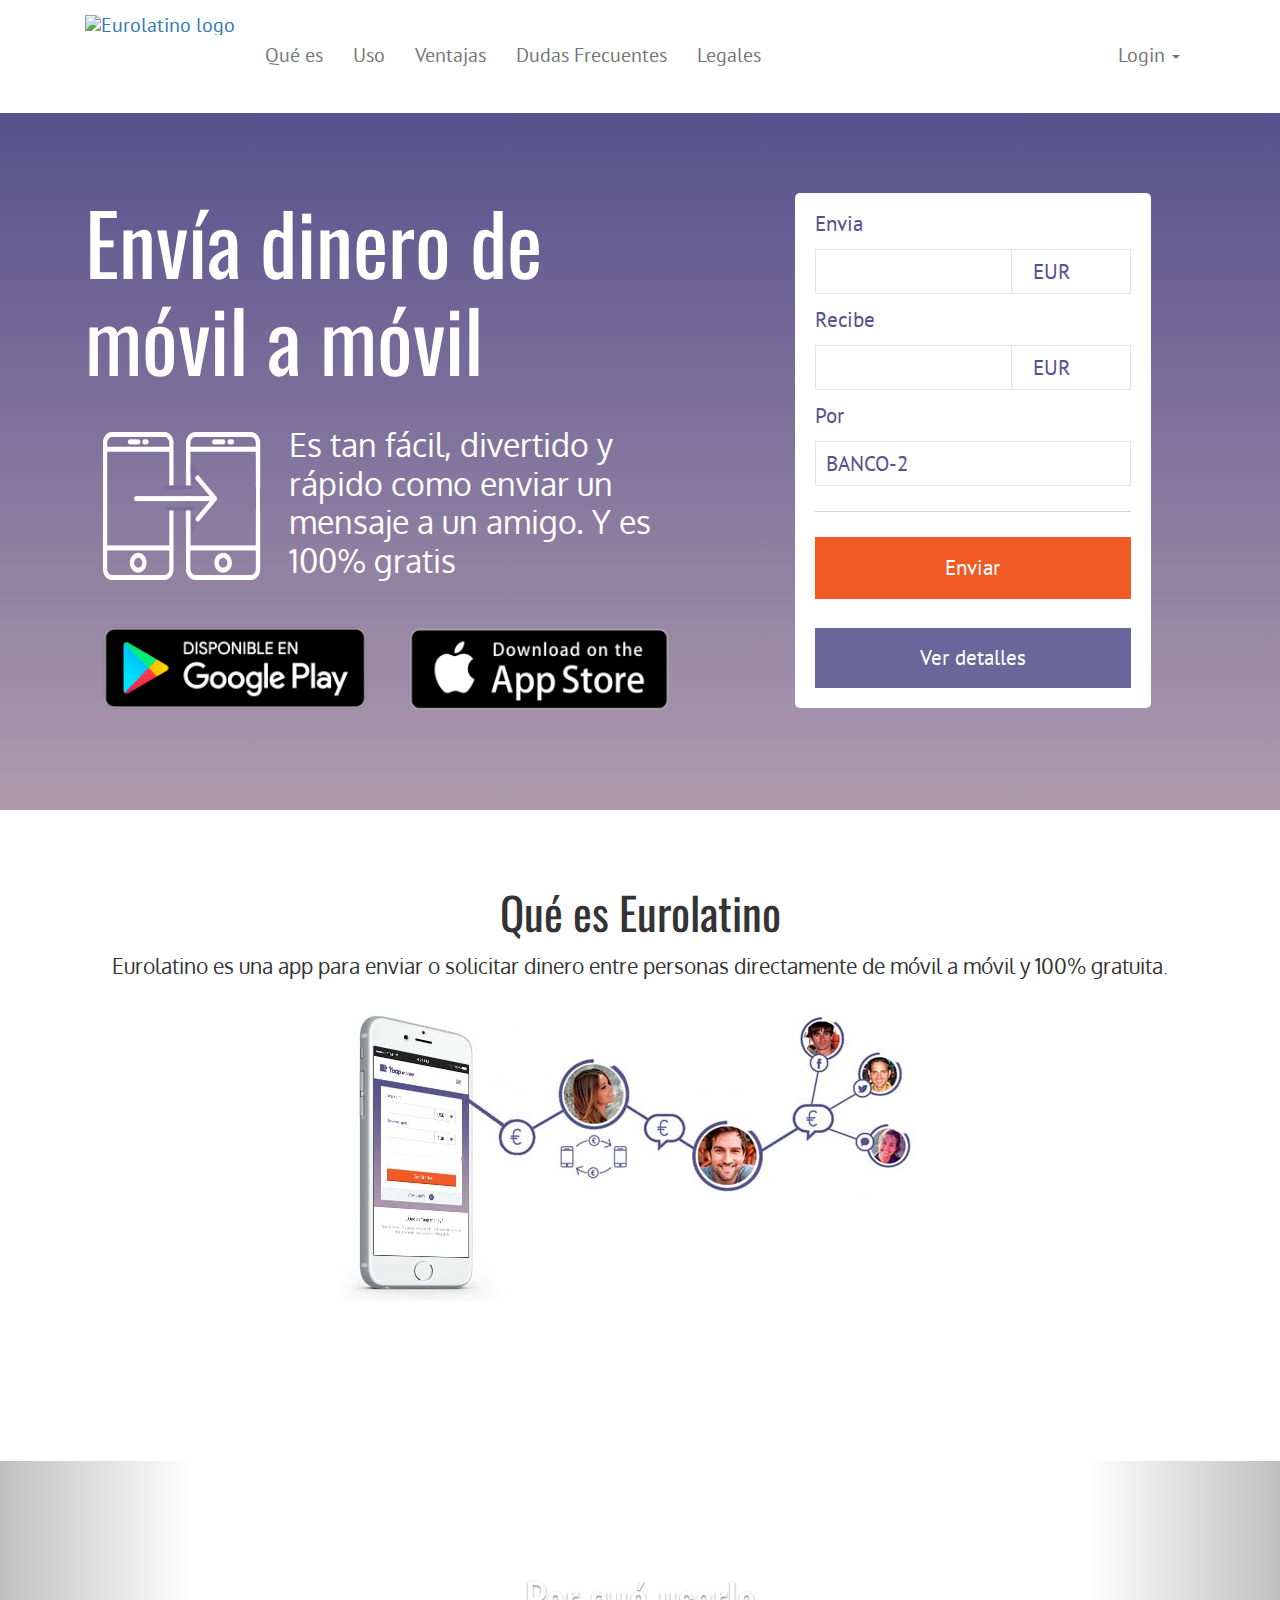
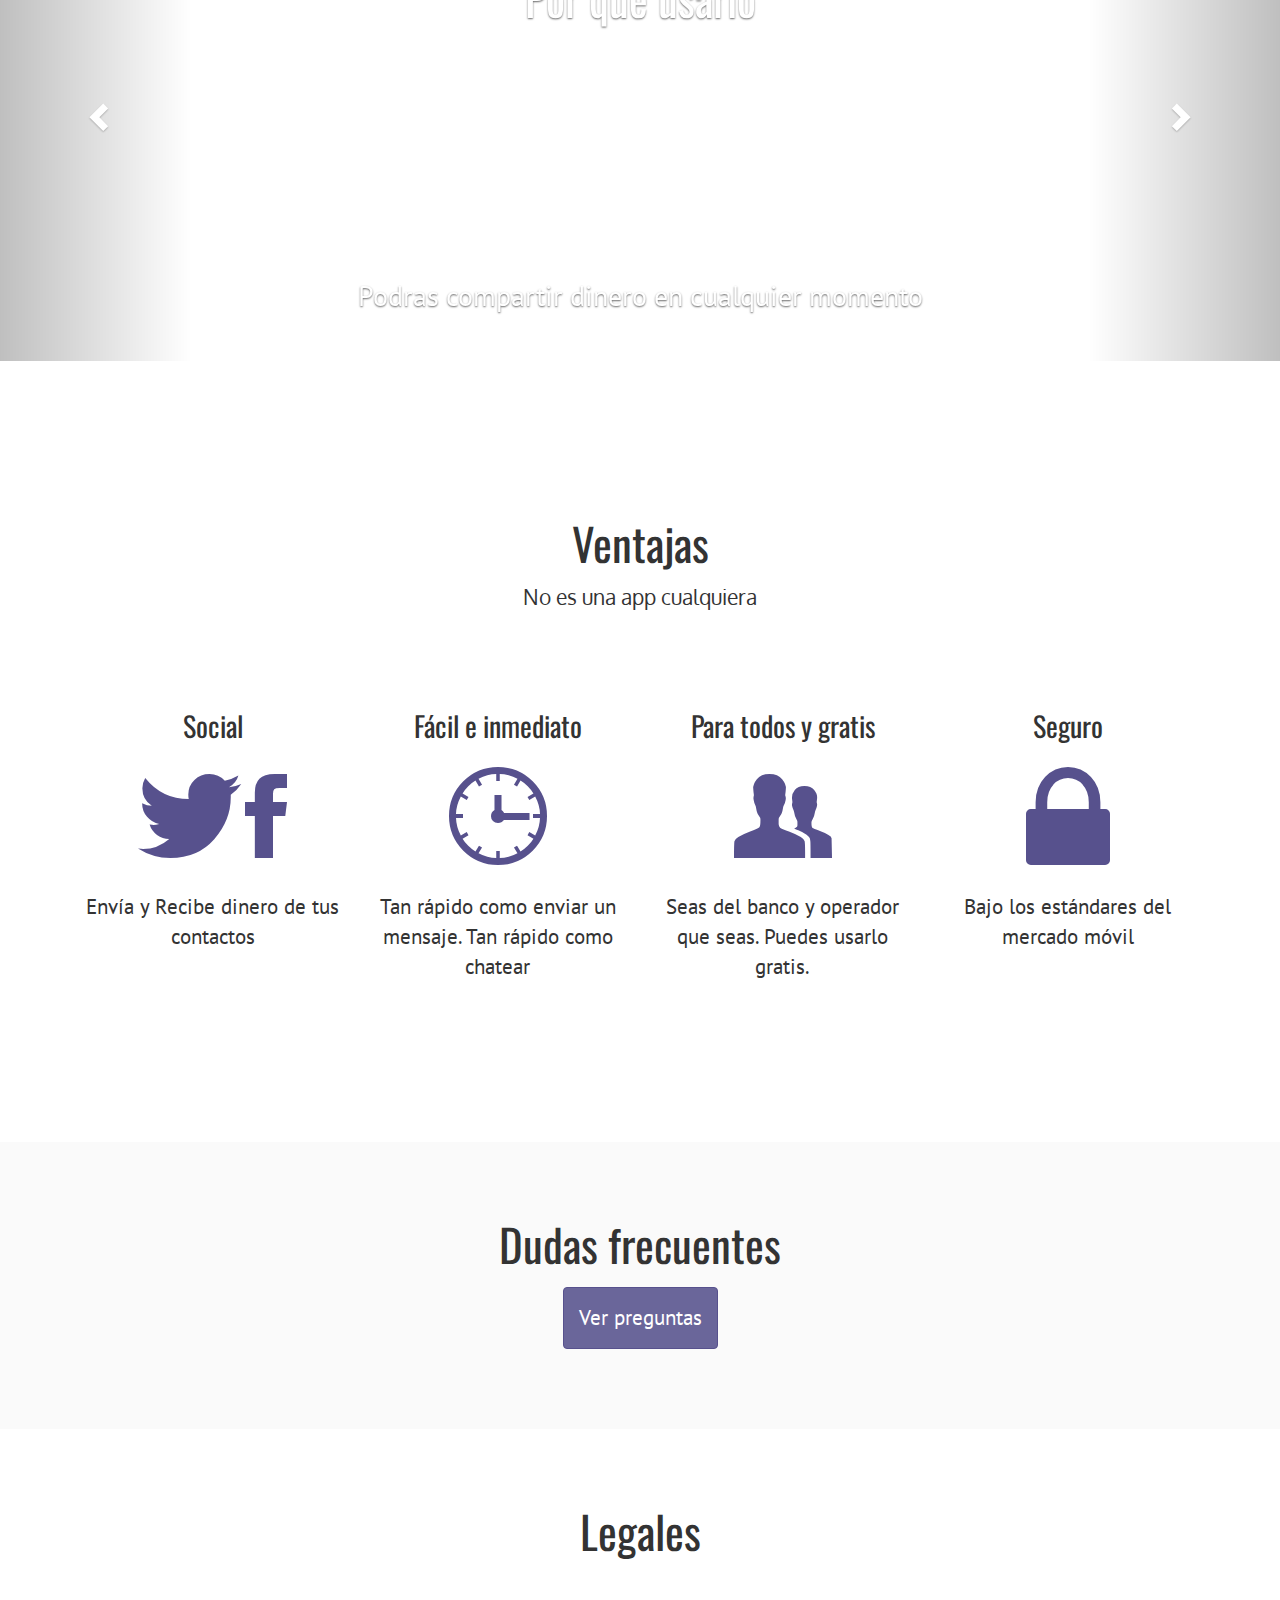
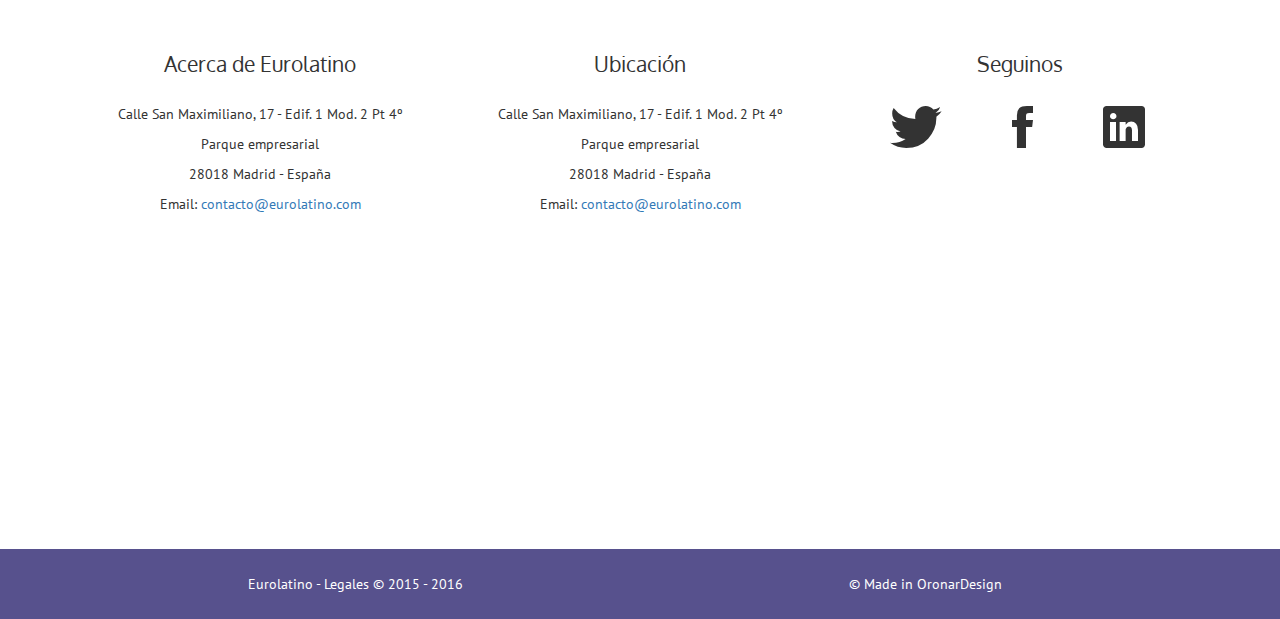
==== commit 79a8ab6b: "Eurolatino_final_v2.0" ====
--- a/index.html
+++ b/index.html
@@ -3,14 +3,16 @@
   <head lang="es">
     <meta charset="utf-8">
     <meta name="viewport" content="width=device-width, initial-scale=1">
+    <meta http-equiv="X-UA-Compatible" content="IE=edge">
     <title>Eurolatino</title>
     <!-- bootstrap -->
-    <link rel="stylesheet" href="css/bootstrap.min.css"> 
-    <link rel="stylesheet" href="css/font-awesome.min.css">
+    <link rel="stylesheet" href="styles/bootstrap.min.css"> 
     <!--ionicons-->
-    <link rel="stylesheet" href="css/ionicons.min.css">
+    <link rel="stylesheet" href="styles/font-awesome.min.css">
+    <link rel="stylesheet" href="styles/ionicons.min.css">
+    <link rel="stylesheet" href="styles/glyphicons.css">
     <!-- our-own-styles -->
-		<link rel="stylesheet" href="css/style.css">
+		<link rel="stylesheet" href="styles/envio/style.css">
     <!-- Support for IE 9 e inf. -->
 		<!--[if lt IE 9]>
 		<script src="https://oss.maxcdn.com/html5shiv/3.7.2/html5shiv.min.js"></script>
@@ -19,7 +21,6 @@
   </head>
   <body id="#top">
     <header>
-      <img src="assets/YaapLogo.png" alt="Eurolatino logo">
       <!-- NavBar -->
       <nav class="navbar navbar-default" role="navigation">
         <div class="container">
@@ -32,8 +33,8 @@
             </button>
           </div>
           <div class="collapse navbar-collapse" id="bs-example-navbar-collapse-1">
-            <a class="nav-logo hidden" href="#top"><img src="assets/YaapLogo.png" alt="Eurolatino logo"></a>
-            <ul class="nav navbar-nav">
+            <a class="nav-logo" href="#top"><img src="http://placehold.it/103x89" alt="Eurolatino logo"></a>
+            <ul class="nav navbar-nav navbar-left">
               <li><a href="#presentation">Qué es</a></li>
               <li><a href="#video-hero">Uso</a></li>
               <li><a href="#ventajas">Ventajas</a></li>
@@ -42,13 +43,13 @@
             </ul>            
             <ul class="nav navbar-nav navbar-right">
               <li class="dropdown lang">
-                <a href="#" class="dropdown-toggle" data-toggle="dropdown"><span class="es-ES"></a>
+                <a href="#" class="dropdown-toggle" data-toggle="dropdown"><span class="es-ES"></span></a>
                 <ul class="dropdown-menu">
                   <li>
-                    <span class="en-EN"></span><a href="#"></a>
+                    <a href="#"><span class="en-EN"></span></a>
                   </li>
                   <li>
-                    <span class="de-DE"></span><a href="#"></a>
+                    <a href="#"><span class="de-DE"></span></a>
                   </li>
                 </ul>
               </li>  
@@ -102,10 +103,10 @@
           <div class="row">
             <article class="col-md-7 col-sm-5 desc">
               <h1 class="title">Envía dinero de móvil a móvil</h1>
-              <img src="assets/icon_iphones.png" alt="icon_iphone">
+              <img src="images/envio/icon_iphones.png" alt="icon_iphone">
               <h3 class="subtitle">Es tan fácil, divertido y rápido como enviar un mensaje a un amigo. Y es 100% gratis</h3>
-              <img class="store" src="assets/icon_googleplay_esp.png" alt="google play">
-              <img class="store" src="assets/icon_appstore.png"  alt="apple store">
+              <img class="store" src="images/envio/icon_googleplay_esp.png" alt="google play">
+              <img class="store" src="images/envio/icon_appstore.png"  alt="apple store">
             </article>
             <div class="col-md-5 col-sm-7 calculator">
               <div class="calculator-container">
@@ -195,7 +196,7 @@
           Es tan fácil, divertido y rápido como enviar un mensje a un amigo.
           100% seguro.
         </h4>
-        <img src="assets/img_iphone_yaap.jpg" alt="iphone Yaap">
+        <img src="images/envio/img_iphone_yaap.jpg" alt="iphone Yaap">
       </div>
     </section>
     <section id="video-hero">
@@ -211,7 +212,7 @@
         <div class="carousel-inner" role="listbox">
           <div class="item active">
             <video autoplay loop>
-              <source src="assets/cover/Carousselle.mp4" type="video/mp4" />Your browser does not support the video tag. I suggest you upgrade your browser.
+              <source src="images/envio/cover/Carousselle.mp4" type="video/mp4" />Your browser does not support the video tag. I suggest you upgrade your browser.
             </video>            
             <div class="carousel-caption">
               <h3 class="title">Por qué usarlo</h3>
@@ -220,7 +221,7 @@
           </div>
           <div class="item">
             <video autoplay loop>
-              <source src="assets/cover/iPhone-Scroll.mp4" type="video/mp4" />Your browser does not support the video tag. I suggest you upgrade your browser.
+              <source src="images/envio/cover/iPhone-Scroll.mp4" type="video/mp4" />Your browser does not support the video tag. I suggest you upgrade your browser.
             </video>            
             <div class="carousel-caption">
               <h3 class="title">Cómo usarlo</h3>
@@ -229,7 +230,7 @@
           </div>
           <div class="item">
             <video autoplay loop>
-              <source src="assets/cover/NYC-Traffic.mp4" type="video/mp4" />Your browser does not support the video tag. I suggest you upgrade your browser.
+              <source src="images/envio/cover/NYC-Traffic.mp4" type="video/mp4" />Your browser does not support the video tag. I suggest you upgrade your browser.
             </video>            
             <div class="carousel-caption">
               <h3 class="title">Para qué usarlo</h3>
@@ -238,7 +239,7 @@
           </div>
           <div class="item">
             <video autoplay loop>
-              <source src="assets/cover/Ristretto.mp4" type="video/mp4" />Your browser does not support the video tag. I suggest you upgrade your browser.
+              <source src="images/envio/cover/Ristretto.mp4" type="video/mp4" />Your browser does not support the video tag. I suggest you upgrade your browser.
             </video>
             <div class="carousel-caption">
               <h3 class="title">Cuándo usarlo</h3>
@@ -266,25 +267,25 @@
             <h2 class="title">Social</h2>
             <i class="icon ion-social-twitter"></i>
             <i class="icon ion-social-facebook"></i>
-            <!--<img src="assets/icon-social.jpg" alt="icon-social">-->
+            <!--<img src="images/envio/icon-social.jpg" alt="icon-social">-->
             <p>Envía y Recibe dinero de tus contactos</p>
           </article>
           <article class="col-md-3 col-sm-6 col-xs-12 facil">
             <h2 class="title">Fácil e inmediato</h2>
             <i class="icon ion-clock"></i>
-            <!--<img src="assets/icon-facil.jpg" alt="icon-facil">-->
+            <!--<img src="images/envio/icon-facil.jpg" alt="icon-facil">-->
             <p>Tan rápido como enviar un mensaje. Tan rápido como chatear</p>
           </article>
           <article class="col-md-3 col-sm-6 col-xs-12 para-todos">
             <h2 class="title">Para todos y gratis</h2>
             <i class="icon ion-person-stalker"></i>
-            <!--<img src="assets/icon-todos.jpg" alt="icon-todos">-->
+            <!--<img src="images/envio/icon-todos.jpg" alt="icon-todos">-->
             <p>Seas del banco y operador que seas. Puedes usarlo gratis.</p>
           </article>
           <article class="col-md-3 col-sm-6 col-xs-12 seguro">
             <h2 class="title">Seguro</h2>
             <i class="icon ion-locked"></i>
-            <!--<img src="assets/icon-seguro.jpg" alt="icon-seguro">-->
+            <!--<img src="images/envio/icon-seguro.jpg" alt="icon-seguro">-->
             <p>Bajo los estándares del mercado móvil</p>
           </article>
         </section>
@@ -351,10 +352,10 @@
     
 
     <!-- librería-jQuery -->
-		<script type="text/javascript" src="js/jquery-1.12.3.min.js"></script>
+		<script type="text/javascript" src="scripts/jquery-1.12.3.min.js"></script>
 		<!-- js-de-bootstrap -->
-		<script type="text/javascript" src="js/bootstrap.min.js"></script>
+		<script type="text/javascript" src="scripts/bootstrap.min.js"></script>
     <!-- Custom-Scripts -->
-		<script type="text/javascript" src="js/main.js"></script>
+		<script type="text/javascript" src="scripts/envio/front/main.js"></script>
   </body>
 </html>
--- a/styles/glyphicons.css
+++ b/styles/glyphicons.css
@@ -0,0 +1 @@
+@font-face{font-family:'Glyphicons Regular';src:url('../fonts/glyphicons-regular.eot');src:url('../fonts/glyphicons-regular.eot?#iefix') format('embedded-opentype'),url('../fonts/glyphicons-regular.woff2') format('woff2'),url('../fonts/glyphicons-regular.woff') format('woff'),url('../fonts/glyphicons-regular.ttf') format('truetype'),url('../fonts/glyphicons-regular.svg#glyphiconsregular') format('svg')}.glyphicons{position:relative;top:1px;display:inline-block;font-family:'Glyphicons Regular';font-style:normal;font-weight:normal;line-height:1;vertical-align:top;-webkit-font-smoothing:antialiased;-moz-osx-font-smoothing:grayscale}.glyphicons.x05{font-size:12px}.glyphicons.x2{font-size:48px}.glyphicons.x3{font-size:72px}.glyphicons.x4{font-size:96px}.glyphicons.x5{font-size:120px}.glyphicons.light:before{color:#f2f2f2}.glyphicons.drop:before{text-shadow:-1px 1px 3px rgba(0,0,0,0.3)}.glyphicons.flip{-moz-transform:scaleX(-1);-o-transform:scaleX(-1);-webkit-transform:scaleX(-1);transform:scaleX(-1);filter:FlipH;-ms-filter:"FlipH"}.glyphicons.flipv{-moz-transform:scaleY(-1);-o-transform:scaleY(-1);-webkit-transform:scaleY(-1);transform:scaleY(-1);filter:FlipV;-ms-filter:"FlipV"}.glyphicons.rotate90{-webkit-transform:rotate(90deg);-moz-transform:rotate(90deg);-ms-transform:rotate(90deg);transform:rotate(90deg)}.glyphicons.rotate180{-webkit-transform:rotate(180deg);-moz-transform:rotate(180deg);-ms-transform:rotate(180deg);transform:rotate(180deg)}.glyphicons.rotate270{-webkit-transform:rotate(270deg);-moz-transform:rotate(270deg);-ms-transform:rotate(270deg);transform:rotate(270deg)}.glyphicons-glass:before{content:"\E001"}.glyphicons-leaf:before{content:"\E002"}.glyphicons-dog:before{content:"\E003"}.glyphicons-user:before{content:"\E004"}.glyphicons-girl:before{content:"\E005"}.glyphicons-car:before{content:"\E006"}.glyphicons-user-add:before{content:"\E007"}.glyphicons-user-remove:before{content:"\E008"}.glyphicons-film:before{content:"\E009"}.glyphicons-magic:before{content:"\E010"}.glyphicons-envelope:before{content:"\2709"}.glyphicons-camera:before{content:"\E011"}.glyphicons-heart:before{content:"\E013"}.glyphicons-beach-umbrella:before{content:"\E014"}.glyphicons-train:before{content:"\E015"}.glyphicons-print:before{content:"\E016"}.glyphicons-bin:before{content:"\E017"}.glyphicons-music:before{content:"\E018"}.glyphicons-note:before{content:"\E019"}.glyphicons-heart-empty:before{content:"\E020"}.glyphicons-home:before{content:"\E021"}.glyphicons-snowflake:before{content:"\2744"}.glyphicons-fire:before{content:"\E023"}.glyphicons-magnet:before{content:"\E024"}.glyphicons-parents:before{content:"\E025"}.glyphicons-binoculars:before{content:"\E026"}.glyphicons-road:before{content:"\E027"}.glyphicons-search:before{content:"\E028"}.glyphicons-cars:before{content:"\E029"}.glyphicons-notes-2:before{content:"\E030"}.glyphicons-pencil:before{content:"\270F"}.glyphicons-bus:before{content:"\E032"}.glyphicons-wifi-alt:before{content:"\E033"}.glyphicons-luggage:before{content:"\E034"}.glyphicons-old-man:before{content:"\E035"}.glyphicons-woman:before{content:"\E036"}.glyphicons-file:before{content:"\E037"}.glyphicons-coins:before{content:"\E038"}.glyphicons-airplane:before{content:"\2708"}.glyphicons-notes:before{content:"\E040"}.glyphicons-stats:before{content:"\E041"}.glyphicons-charts:before{content:"\E042"}.glyphicons-pie-chart:before{content:"\E043"}.glyphicons-group:before{content:"\E044"}.glyphicons-keys:before{content:"\E045"}.glyphicons-calendar:before{content:"\E046"}.glyphicons-router:before{content:"\E047"}.glyphicons-camera-small:before{content:"\E048"}.glyphicons-star-empty:before{content:"\E049"}.glyphicons-star:before{content:"\E050"}.glyphicons-link:before{content:"\E051"}.glyphicons-eye-open:before{content:"\E052"}.glyphicons-eye-close:before{content:"\E053"}.glyphicons-alarm:before{content:"\E054"}.glyphicons-clock:before{content:"\E055"}.glyphicons-stopwatch:before{content:"\E056"}.glyphicons-projector:before{content:"\E057"}.glyphicons-history:before{content:"\E058"}.glyphicons-truck:before{content:"\E059"}.glyphicons-cargo:before{content:"\E060"}.glyphicons-compass:before{content:"\E061"}.glyphicons-keynote:before{content:"\E062"}.glyphicons-paperclip:before{content:"\E063"}.glyphicons-power:before{content:"\E064"}.glyphicons-lightbulb:before{content:"\E065"}.glyphicons-tag:before{content:"\E066"}.glyphicons-tags:before{content:"\E067"}.glyphicons-cleaning:before{content:"\E068"}.glyphicons-ruler:before{content:"\E069"}.glyphicons-gift:before{content:"\E070"}.glyphicons-umbrella:before{content:"\2602"}.glyphicons-book:before{content:"\E072"}.glyphicons-bookmark:before{content:"\E073"}.glyphicons-wifi:before{content:"\E074"}.glyphicons-cup:before{content:"\E075"}.glyphicons-stroller:before{content:"\E076"}.glyphicons-headphones:before{content:"\E077"}.glyphicons-headset:before{content:"\E078"}.glyphicons-warning-sign:before{content:"\E079"}.glyphicons-signal:before{content:"\E080"}.glyphicons-retweet:before{content:"\E081"}.glyphicons-refresh:before{content:"\E082"}.glyphicons-roundabout:before{content:"\E083"}.glyphicons-random:before{content:"\E084"}.glyphicons-heat:before{content:"\E085"}.glyphicons-repeat:before{content:"\E086"}.glyphicons-display:before{content:"\E087"}.glyphicons-log-book:before{content:"\E088"}.glyphicons-address-book:before{content:"\E089"}.glyphicons-building:before{content:"\E090"}.glyphicons-eyedropper:before{content:"\E091"}.glyphicons-adjust:before{content:"\E092"}.glyphicons-tint:before{content:"\E093"}.glyphicons-crop:before{content:"\E094"}.glyphicons-vector-path-square:before{content:"\E095"}.glyphicons-vector-path-circle:before{content:"\E096"}.glyphicons-vector-path-polygon:before{content:"\E097"}.glyphicons-vector-path-line:before{content:"\E098"}.glyphicons-vector-path-curve:before{content:"\E099"}.glyphicons-vector-path-all:before{content:"\E100"}.glyphicons-font:before{content:"\E101"}.glyphicons-italic:before{content:"\E102"}.glyphicons-bold:before{content:"\E103"}.glyphicons-text-underline:before{content:"\E104"}.glyphicons-text-strike:before{content:"\E105"}.glyphicons-text-height:before{content:"\E106"}.glyphicons-text-width:before{content:"\E107"}.glyphicons-text-resize:before{content:"\E108"}.glyphicons-left-indent:before{content:"\E109"}.glyphicons-right-indent:before{content:"\E110"}.glyphicons-align-left:before{content:"\E111"}.glyphicons-align-center:before{content:"\E112"}.glyphicons-align-right:before{content:"\E113"}.glyphicons-justify:before{content:"\E114"}.glyphicons-list:before{content:"\E115"}.glyphicons-text-smaller:before{content:"\E116"}.glyphicons-text-bigger:before{content:"\E117"}.glyphicons-embed:before{content:"\E118"}.glyphicons-embed-close:before{content:"\E119"}.glyphicons-table:before{content:"\E120"}.glyphicons-message-full:before{content:"\E121"}.glyphicons-message-empty:before{content:"\E122"}.glyphicons-message-in:before{content:"\E123"}.glyphicons-message-out:before{content:"\E124"}.glyphicons-message-plus:before{content:"\E125"}.glyphicons-message-minus:before{content:"\E126"}.glyphicons-message-ban:before{content:"\E127"}.glyphicons-message-flag:before{content:"\E128"}.glyphicons-message-lock:before{content:"\E129"}.glyphicons-message-new:before{content:"\E130"}.glyphicons-inbox:before{content:"\E131"}.glyphicons-inbox-plus:before{content:"\E132"}.glyphicons-inbox-minus:before{content:"\E133"}.glyphicons-inbox-lock:before{content:"\E134"}.glyphicons-inbox-in:before{content:"\E135"}.glyphicons-inbox-out:before{content:"\E136"}.glyphicons-cogwheel:before{content:"\E137"}.glyphicons-cogwheels:before{content:"\E138"}.glyphicons-picture:before{content:"\E139"}.glyphicons-adjust-alt:before{content:"\E140"}.glyphicons-database-lock:before{content:"\E141"}.glyphicons-database-plus:before{content:"\E142"}.glyphicons-database-minus:before{content:"\E143"}.glyphicons-database-ban:before{content:"\E144"}.glyphicons-folder-open:before{content:"\E145"}.glyphicons-folder-plus:before{content:"\E146"}.glyphicons-folder-minus:before{content:"\E147"}.glyphicons-folder-lock:before{content:"\E148"}.glyphicons-folder-flag:before{content:"\E149"}.glyphicons-folder-new:before{content:"\E150"}.glyphicons-edit:before{content:"\E151"}.glyphicons-new-window:before{content:"\E152"}.glyphicons-check:before{content:"\E153"}.glyphicons-unchecked:before{content:"\E154"}.glyphicons-more-windows:before{content:"\E155"}.glyphicons-show-big-thumbnails:before{content:"\E156"}.glyphicons-show-thumbnails:before{content:"\E157"}.glyphicons-show-thumbnails-with-lines:before{content:"\E158"}.glyphicons-show-lines:before{content:"\E159"}.glyphicons-playlist:before{content:"\E160"}.glyphicons-imac:before{content:"\E161"}.glyphicons-macbook:before{content:"\E162"}.glyphicons-ipad:before{content:"\E163"}.glyphicons-iphone:before{content:"\E164"}.glyphicons-iphone-transfer:before{content:"\E165"}.glyphicons-iphone-exchange:before{content:"\E166"}.glyphicons-ipod:before{content:"\E167"}.glyphicons-ipod-shuffle:before{content:"\E168"}.glyphicons-ear-plugs:before{content:"\E169"}.glyphicons-record:before{content:"\E170"}.glyphicons-step-backward:before{content:"\E171"}.glyphicons-fast-backward:before{content:"\E172"}.glyphicons-rewind:before{content:"\E173"}.glyphicons-play:before{content:"\E174"}.glyphicons-pause:before{content:"\E175"}.glyphicons-stop:before{content:"\E176"}.glyphicons-forward:before{content:"\E177"}.glyphicons-fast-forward:before{content:"\E178"}.glyphicons-step-forward:before{content:"\E179"}.glyphicons-eject:before{content:"\E180"}.glyphicons-facetime-video:before{content:"\E181"}.glyphicons-download-alt:before{content:"\E182"}.glyphicons-mute:before{content:"\E183"}.glyphicons-volume-down:before{content:"\E184"}.glyphicons-volume-up:before{content:"\E185"}.glyphicons-screenshot:before{content:"\E186"}.glyphicons-move:before{content:"\E187"}.glyphicons-more:before{content:"\E188"}.glyphicons-brightness-reduce:before{content:"\E189"}.glyphicons-brightness-increase:before{content:"\E190"}.glyphicons-circle-plus:before{content:"\E191"}.glyphicons-circle-minus:before{content:"\E192"}.glyphicons-circle-remove:before{content:"\E193"}.glyphicons-circle-ok:before{content:"\E194"}.glyphicons-circle-question-mark:before{content:"\E195"}.glyphicons-circle-info:before{content:"\E196"}.glyphicons-circle-exclamation-mark:before{content:"\E197"}.glyphicons-remove:before{content:"\E198"}.glyphicons-ok:before{content:"\E199"}.glyphicons-ban:before{content:"\E200"}.glyphicons-download:before{content:"\E201"}.glyphicons-upload:before{content:"\E202"}.glyphicons-shopping-cart:before{content:"\E203"}.glyphicons-lock:before{content:"\E204"}.glyphicons-unlock:before{content:"\E205"}.glyphicons-electricity:before{content:"\E206"}.glyphicons-ok-2:before{content:"\E207"}.glyphicons-remove-2:before{content:"\E208"}.glyphicons-cart-out:before{content:"\E209"}.glyphicons-cart-in:before{content:"\E210"}.glyphicons-left-arrow:before{content:"\E211"}.glyphicons-right-arrow:before{content:"\E212"}.glyphicons-down-arrow:before{content:"\E213"}.glyphicons-up-arrow:before{content:"\E214"}.glyphicons-resize-small:before{content:"\E215"}.glyphicons-resize-full:before{content:"\E216"}.glyphicons-circle-arrow-left:before{content:"\E217"}.glyphicons-circle-arrow-right:before{content:"\E218"}.glyphicons-circle-arrow-top:before{content:"\E219"}.glyphicons-circle-arrow-down:before{content:"\E220"}.glyphicons-play-button:before{content:"\E221"}.glyphicons-unshare:before{content:"\E222"}.glyphicons-share:before{content:"\E223"}.glyphicons-chevron-right:before{content:"\E224"}.glyphicons-chevron-left:before{content:"\E225"}.glyphicons-bluetooth:before{content:"\E226"}.glyphicons-euro:before{content:"\20AC"}.glyphicons-usd:before{content:"\E228"}.glyphicons-gbp:before{content:"\E229"}.glyphicons-retweet-2:before{content:"\E230"}.glyphicons-moon:before{content:"\E231"}.glyphicons-sun:before{content:"\2609"}.glyphicons-cloud:before{content:"\2601"}.glyphicons-direction:before{content:"\E234"}.glyphicons-brush:before{content:"\E235"}.glyphicons-pen:before{content:"\E236"}.glyphicons-zoom-in:before{content:"\E237"}.glyphicons-zoom-out:before{content:"\E238"}.glyphicons-pin:before{content:"\E239"}.glyphicons-albums:before{content:"\E240"}.glyphicons-rotation-lock:before{content:"\E241"}.glyphicons-flash:before{content:"\E242"}.glyphicons-google-maps:before{content:"\E243"}.glyphicons-anchor:before{content:"\2693"}.glyphicons-conversation:before{content:"\E245"}.glyphicons-chat:before{content:"\E246"}.glyphicons-male:before{content:"\E247"}.glyphicons-female:before{content:"\E248"}.glyphicons-asterisk:before{content:"\002A"}.glyphicons-divide:before{content:"\00F7"}.glyphicons-snorkel-diving:before{content:"\E251"}.glyphicons-scuba-diving:before{content:"\E252"}.glyphicons-oxygen-bottle:before{content:"\E253"}.glyphicons-fins:before{content:"\E254"}.glyphicons-fishes:before{content:"\E255"}.glyphicons-boat:before{content:"\E256"}.glyphicons-delete:before{content:"\E257"}.glyphicons-sheriffs-star:before{content:"\E258"}.glyphicons-qrcode:before{content:"\E259"}.glyphicons-barcode:before{content:"\E260"}.glyphicons-pool:before{content:"\E261"}.glyphicons-buoy:before{content:"\E262"}.glyphicons-spade:before{content:"\E263"}.glyphicons-bank:before{content:"\E264"}.glyphicons-vcard:before{content:"\E265"}.glyphicons-electrical-plug:before{content:"\E266"}.glyphicons-flag:before{content:"\E267"}.glyphicons-credit-card:before{content:"\E268"}.glyphicons-keyboard-wireless:before{content:"\E269"}.glyphicons-keyboard-wired:before{content:"\E270"}.glyphicons-shield:before{content:"\E271"}.glyphicons-ring:before{content:"\02DA"}.glyphicons-cake:before{content:"\E273"}.glyphicons-drink:before{content:"\E274"}.glyphicons-beer:before{content:"\E275"}.glyphicons-fast-food:before{content:"\E276"}.glyphicons-cutlery:before{content:"\E277"}.glyphicons-pizza:before{content:"\E278"}.glyphicons-birthday-cake:before{content:"\E279"}.glyphicons-tablet:before{content:"\E280"}.glyphicons-settings:before{content:"\E281"}.glyphicons-bullets:before{content:"\E282"}.glyphicons-cardio:before{content:"\E283"}.glyphicons-t-shirt:before{content:"\E284"}.glyphicons-pants:before{content:"\E285"}.glyphicons-sweater:before{content:"\E286"}.glyphicons-fabric:before{content:"\E287"}.glyphicons-leather:before{content:"\E288"}.glyphicons-scissors:before{content:"\E289"}.glyphicons-bomb:before{content:"\E290"}.glyphicons-skull:before{content:"\E291"}.glyphicons-celebration:before{content:"\E292"}.glyphicons-tea-kettle:before{content:"\E293"}.glyphicons-french-press:before{content:"\E294"}.glyphicons-coffee-cup:before{content:"\E295"}.glyphicons-pot:before{content:"\E296"}.glyphicons-grater:before{content:"\E297"}.glyphicons-kettle:before{content:"\E298"}.glyphicons-hospital:before{content:"\E299"}.glyphicons-hospital-h:before{content:"\E300"}.glyphicons-microphone:before{content:"\E301"}.glyphicons-webcam:before{content:"\E302"}.glyphicons-temple-christianity-church:before{content:"\E303"}.glyphicons-temple-islam:before{content:"\E304"}.glyphicons-temple-hindu:before{content:"\E305"}.glyphicons-temple-buddhist:before{content:"\E306"}.glyphicons-bicycle:before{content:"\E307"}.glyphicons-life-preserver:before{content:"\E308"}.glyphicons-share-alt:before{content:"\E309"}.glyphicons-comments:before{content:"\E310"}.glyphicons-flower:before{content:"\2698"}.glyphicons-baseball:before{content:"\26BE"}.glyphicons-rugby:before{content:"\E313"}.glyphicons-ax:before{content:"\E314"}.glyphicons-table-tennis:before{content:"\E315"}.glyphicons-bowling:before{content:"\E316"}.glyphicons-tree-conifer:before{content:"\E317"}.glyphicons-tree-deciduous:before{content:"\E318"}.glyphicons-more-items:before{content:"\E319"}.glyphicons-sort:before{content:"\E320"}.glyphicons-filter:before{content:"\E321"}.glyphicons-gamepad:before{content:"\E322"}.glyphicons-playing-dices:before{content:"\E323"}.glyphicons-calculator:before{content:"\E324"}.glyphicons-tie:before{content:"\E325"}.glyphicons-wallet:before{content:"\E326"}.glyphicons-piano:before{content:"\E327"}.glyphicons-sampler:before{content:"\E328"}.glyphicons-podium:before{content:"\E329"}.glyphicons-soccer-ball:before{content:"\E330"}.glyphicons-blog:before{content:"\E331"}.glyphicons-dashboard:before{content:"\E332"}.glyphicons-certificate:before{content:"\E333"}.glyphicons-bell:before{content:"\E334"}.glyphicons-candle:before{content:"\E335"}.glyphicons-pushpin:before{content:"\E336"}.glyphicons-iphone-shake:before{content:"\E337"}.glyphicons-pin-flag:before{content:"\E338"}.glyphicons-turtle:before{content:"\E339"}.glyphicons-rabbit:before{content:"\E340"}.glyphicons-globe:before{content:"\E341"}.glyphicons-briefcase:before{content:"\E342"}.glyphicons-hdd:before{content:"\E343"}.glyphicons-thumbs-up:before{content:"\E344"}.glyphicons-thumbs-down:before{content:"\E345"}.glyphicons-hand-right:before{content:"\E346"}.glyphicons-hand-left:before{content:"\E347"}.glyphicons-hand-up:before{content:"\E348"}.glyphicons-hand-down:before{content:"\E349"}.glyphicons-fullscreen:before{content:"\E350"}.glyphicons-shopping-bag:before{content:"\E351"}.glyphicons-book-open:before{content:"\E352"}.glyphicons-nameplate:before{content:"\E353"}.glyphicons-nameplate-alt:before{content:"\E354"}.glyphicons-vases:before{content:"\E355"}.glyphicons-bullhorn:before{content:"\E356"}.glyphicons-dumbbell:before{content:"\E357"}.glyphicons-suitcase:before{content:"\E358"}.glyphicons-file-import:before{content:"\E359"}.glyphicons-file-export:before{content:"\E360"}.glyphicons-bug:before{content:"\E361"}.glyphicons-crown:before{content:"\E362"}.glyphicons-smoking:before{content:"\E363"}.glyphicons-cloud-download:before{content:"\E364"}.glyphicons-cloud-upload:before{content:"\E365"}.glyphicons-restart:before{content:"\E366"}.glyphicons-security-camera:before{content:"\E367"}.glyphicons-expand:before{content:"\E368"}.glyphicons-collapse:before{content:"\E369"}.glyphicons-collapse-top:before{content:"\E370"}.glyphicons-globe-af:before{content:"\E371"}.glyphicons-global:before{content:"\E372"}.glyphicons-spray:before{content:"\E373"}.glyphicons-nails:before{content:"\E374"}.glyphicons-claw-hammer:before{content:"\E375"}.glyphicons-classic-hammer:before{content:"\E376"}.glyphicons-hand-saw:before{content:"\E377"}.glyphicons-riflescope:before{content:"\E378"}.glyphicons-electrical-socket-eu:before{content:"\E379"}.glyphicons-electrical-socket-us:before{content:"\E380"}.glyphicons-message-forward:before{content:"\E381"}.glyphicons-coat-hanger:before{content:"\E382"}.glyphicons-dress:before{content:"\E383"}.glyphicons-bathrobe:before{content:"\E384"}.glyphicons-shirt:before{content:"\E385"}.glyphicons-underwear:before{content:"\E386"}.glyphicons-log-in:before{content:"\E387"}.glyphicons-log-out:before{content:"\E388"}.glyphicons-exit:before{content:"\E389"}.glyphicons-new-window-alt:before{content:"\E390"}.glyphicons-video-sd:before{content:"\E391"}.glyphicons-video-hd:before{content:"\E392"}.glyphicons-subtitles:before{content:"\E393"}.glyphicons-sound-stereo:before{content:"\E394"}.glyphicons-sound-dolby:before{content:"\E395"}.glyphicons-sound-5-1:before{content:"\E396"}.glyphicons-sound-6-1:before{content:"\E397"}.glyphicons-sound-7-1:before{content:"\E398"}.glyphicons-copyright-mark:before{content:"\E399"}.glyphicons-registration-mark:before{content:"\E400"}.glyphicons-radar:before{content:"\E401"}.glyphicons-skateboard:before{content:"\E402"}.glyphicons-golf-course:before{content:"\E403"}.glyphicons-sorting:before{content:"\E404"}.glyphicons-sort-by-alphabet:before{content:"\E405"}.glyphicons-sort-by-alphabet-alt:before{content:"\E406"}.glyphicons-sort-by-order:before{content:"\E407"}.glyphicons-sort-by-order-alt:before{content:"\E408"}.glyphicons-sort-by-attributes:before{content:"\E409"}.glyphicons-sort-by-attributes-alt:before{content:"\E410"}.glyphicons-compressed:before{content:"\E411"}.glyphicons-package:before{content:"\E412"}.glyphicons-cloud-plus:before{content:"\E413"}.glyphicons-cloud-minus:before{content:"\E414"}.glyphicons-disk-save:before{content:"\E415"}.glyphicons-disk-open:before{content:"\E416"}.glyphicons-disk-saved:before{content:"\E417"}.glyphicons-disk-remove:before{content:"\E418"}.glyphicons-disk-import:before{content:"\E419"}.glyphicons-disk-export:before{content:"\E420"}.glyphicons-tower:before{content:"\E421"}.glyphicons-send:before{content:"\E422"}.glyphicons-git-branch:before{content:"\E423"}.glyphicons-git-create:before{content:"\E424"}.glyphicons-git-private:before{content:"\E425"}.glyphicons-git-delete:before{content:"\E426"}.glyphicons-git-merge:before{content:"\E427"}.glyphicons-git-pull-request:before{content:"\E428"}.glyphicons-git-compare:before{content:"\E429"}.glyphicons-git-commit:before{content:"\E430"}.glyphicons-construction-cone:before{content:"\E431"}.glyphicons-shoe-steps:before{content:"\E432"}.glyphicons-plus:before{content:"\002B"}.glyphicons-minus:before{content:"\2212"}.glyphicons-redo:before{content:"\E435"}.glyphicons-undo:before{content:"\E436"}.glyphicons-golf:before{content:"\E437"}.glyphicons-hockey:before{content:"\E438"}.glyphicons-pipe:before{content:"\E439"}.glyphicons-wrench:before{content:"\E440"}.glyphicons-folder-closed:before{content:"\E441"}.glyphicons-phone-alt:before{content:"\E442"}.glyphicons-earphone:before{content:"\E443"}.glyphicons-floppy-disk:before{content:"\E444"}.glyphicons-floppy-saved:before{content:"\E445"}.glyphicons-floppy-remove:before{content:"\E446"}.glyphicons-floppy-save:before{content:"\E447"}.glyphicons-floppy-open:before{content:"\E448"}.glyphicons-translate:before{content:"\E449"}.glyphicons-fax:before{content:"\E450"}.glyphicons-factory:before{content:"\E451"}.glyphicons-shop-window:before{content:"\E452"}.glyphicons-shop:before{content:"\E453"}.glyphicons-kiosk:before{content:"\E454"}.glyphicons-kiosk-wheels:before{content:"\E455"}.glyphicons-kiosk-light:before{content:"\E456"}.glyphicons-kiosk-food:before{content:"\E457"}.glyphicons-transfer:before{content:"\E458"}.glyphicons-money:before{content:"\E459"}.glyphicons-header:before{content:"\E460"}.glyphicons-blacksmith:before{content:"\E461"}.glyphicons-saw-blade:before{content:"\E462"}.glyphicons-basketball:before{content:"\E463"}.glyphicons-server:before{content:"\E464"}.glyphicons-server-plus:before{content:"\E465"}.glyphicons-server-minus:before{content:"\E466"}.glyphicons-server-ban:before{content:"\E467"}.glyphicons-server-flag:before{content:"\E468"}.glyphicons-server-lock:before{content:"\E469"}.glyphicons-server-new:before{content:"\E470"}.glyphicons-charging-station:before{content:"\F471"}.glyphicons-gas-station:before{content:"\E472"}.glyphicons-target:before{content:"\E473"}.glyphicons-bed-alt:before{content:"\E474"}.glyphicons-mosquito-net:before{content:"\E475"}.glyphicons-dining-set:before{content:"\E476"}.glyphicons-plate-of-food:before{content:"\E477"}.glyphicons-hygiene-kit:before{content:"\E478"}.glyphicons-blackboard:before{content:"\E479"}.glyphicons-marriage:before{content:"\E480"}.glyphicons-bucket:before{content:"\E481"}.glyphicons-none-color-swatch:before{content:"\E482"}.glyphicons-bring-forward:before{content:"\E483"}.glyphicons-bring-to-front:before{content:"\E484"}.glyphicons-send-backward:before{content:"\E485"}.glyphicons-send-to-back:before{content:"\E486"}.glyphicons-fit-frame-to-image:before{content:"\E487"}.glyphicons-fit-image-to-frame:before{content:"\E488"}.glyphicons-multiple-displays:before{content:"\E489"}.glyphicons-handshake:before{content:"\E490"}.glyphicons-child:before{content:"\E491"}.glyphicons-baby-formula:before{content:"\E492"}.glyphicons-medicine:before{content:"\E493"}.glyphicons-atv-vehicle:before{content:"\E494"}.glyphicons-motorcycle:before{content:"\E495"}.glyphicons-bed:before{content:"\E496"}.glyphicons-tent:before{content:"\26FA"}.glyphicons-glasses:before{content:"\E498"}.glyphicons-sunglasses:before{content:"\E499"}.glyphicons-family:before{content:"\E500"}.glyphicons-education:before{content:"\E501"}.glyphicons-shoes:before{content:"\E502"}.glyphicons-map:before{content:"\E503"}.glyphicons-cd:before{content:"\E504"}.glyphicons-alert:before{content:"\E505"}.glyphicons-piggy-bank:before{content:"\E506"}.glyphicons-star-half:before{content:"\E507"}.glyphicons-cluster:before{content:"\E508"}.glyphicons-flowchart:before{content:"\E509"}.glyphicons-commodities:before{content:"\E510"}.glyphicons-duplicate:before{content:"\E511"}.glyphicons-copy:before{content:"\E512"}.glyphicons-paste:before{content:"\E513"}.glyphicons-bath-bathtub:before{content:"\E514"}.glyphicons-bath-shower:before{content:"\E515"}.glyphicons-shower:before{content:"\1F6BF"}.glyphicons-menu-hamburger:before{content:"\E517"}.glyphicons-option-vertical:before{content:"\E518"}.glyphicons-option-horizontal:before{content:"\E519"}.glyphicons-currency-conversion:before{content:"\E520"}.glyphicons-user-ban:before{content:"\E521"}.glyphicons-user-lock:before{content:"\E522"}.glyphicons-user-flag:before{content:"\E523"}.glyphicons-user-asterisk:before{content:"\E524"}.glyphicons-user-alert:before{content:"\E525"}.glyphicons-user-key:before{content:"\E526"}.glyphicons-user-conversation:before{content:"\E527"}.glyphicons-database:before{content:"\E528"}.glyphicons-database-search:before{content:"\E529"}.glyphicons-list-alt:before{content:"\E530"}.glyphicons-hazard-sign:before{content:"\E531"}.glyphicons-hazard:before{content:"\E532"}.glyphicons-stop-sign:before{content:"\E533"}.glyphicons-lab:before{content:"\E534"}.glyphicons-lab-alt:before{content:"\E535"}.glyphicons-ice-cream:before{content:"\E536"}.glyphicons-ice-lolly:before{content:"\E537"}.glyphicons-ice-lolly-tasted:before{content:"\E538"}.glyphicons-invoice:before{content:"\E539"}.glyphicons-cart-tick:before{content:"\E540"}.glyphicons-hourglass:before{content:"\231B"}.glyphicons-cat:before{content:"\1F408"}.glyphicons-lamp:before{content:"\E543"}.glyphicons-scale-classic:before{content:"\E544"}.glyphicons-eye-plus:before{content:"\E545"}.glyphicons-eye-minus:before{content:"\E546"}.glyphicons-quote:before{content:"\E547"}.glyphicons-bitcoin:before{content:"\E548"}.glyphicons-yen:before{content:"\00A5"}.glyphicons-ruble:before{content:"\20BD"}.glyphicons-erase:before{content:"\E551"}.glyphicons-podcast:before{content:"\E552"}.glyphicons-firework:before{content:"\E553"}.glyphicons-scale:before{content:"\E554"}.glyphicons-king:before{content:"\E555"}.glyphicons-queen:before{content:"\E556"}.glyphicons-pawn:before{content:"\E557"}.glyphicons-bishop:before{content:"\E558"}.glyphicons-knight:before{content:"\E559"}.glyphicons-mic-mute:before{content:"\E560"}.glyphicons-voicemail:before{content:"\E561"}.glyphicons-paragraph:before{content:"\00B6"}.glyphicons-person-walking:before{content:"\E563"}.glyphicons-person-wheelchair:before{content:"\E564"}.glyphicons-underground:before{content:"\E565"}.glyphicons-car-hov:before{content:"\E566"}.glyphicons-car-rental:before{content:"\E567"}.glyphicons-transport:before{content:"\E568"}.glyphicons-taxi:before{content:"\1F695"}.glyphicons-ice-cream-no:before{content:"\E570"}.glyphicons-uk-rat-u:before{content:"\E571"}.glyphicons-uk-rat-pg:before{content:"\E572"}.glyphicons-uk-rat-12a:before{content:"\E573"}.glyphicons-uk-rat-12:before{content:"\E574"}.glyphicons-uk-rat-15:before{content:"\E575"}.glyphicons-uk-rat-18:before{content:"\E576"}.glyphicons-uk-rat-r18:before{content:"\E577"}.glyphicons-tv:before{content:"\E578"}.glyphicons-sms:before{content:"\E579"}.glyphicons-mms:before{content:"\E580"}.glyphicons-us-rat-g:before{content:"\E581"}.glyphicons-us-rat-pg:before{content:"\E582"}.glyphicons-us-rat-pg-13:before{content:"\E583"}.glyphicons-us-rat-restricted:before{content:"\E584"}.glyphicons-us-rat-no-one-17:before{content:"\E585"}.glyphicons-equalizer:before{content:"\E586"}.glyphicons-speakers:before{content:"\E587"}.glyphicons-remote-control:before{content:"\E588"}.glyphicons-remote-control-tv:before{content:"\E589"}.glyphicons-shredder:before{content:"\E590"}.glyphicons-folder-heart:before{content:"\E591"}.glyphicons-person-running:before{content:"\E592"}.glyphicons-person:before{content:"\E593"}.glyphicons-voice:before{content:"\E594"}.glyphicons-stethoscope:before{content:"\E595"}.glyphicons-hotspot:before{content:"\E596"}.glyphicons-activity:before{content:"\E597"}.glyphicons-watch:before{content:"\231A"}.glyphicons-scissors-alt:before{content:"\E599"}.glyphicons-car-wheel:before{content:"\E600"}.glyphicons-chevron-up:before{content:"\E601"}.glyphicons-chevron-down:before{content:"\E602"}.glyphicons-superscript:before{content:"\E603"}.glyphicons-subscript:before{content:"\E604"}.glyphicons-text-size:before{content:"\E605"}.glyphicons-text-color:before{content:"\E606"}.glyphicons-text-background:before{content:"\E607"}.glyphicons-modal-window:before{content:"\E608"}.glyphicons-newspaper:before{content:"\1F4F0"}.glyphicons-tractor:before{content:"\1F69C"}.animated{-webkit-animation-duration:1s;animation-duration:1s;-webkit-animation-fill-mode:both;animation-fill-mode:both;-webkit-animation-timing-function:ease-in-out;animation-timing-function:ease-in-out;animation-iteration-count:infinite;-webkit-animation-iteration-count:infinite}@-webkit-keyframes pulse{0%{-webkit-transform:scale(1)}50%{-webkit-transform:scale(1.1)}100%{-webkit-transform:scale(1)}}@keyframes pulse{0%{transform:scale(1)}50%{transform:scale(1.1)}100%{transform:scale(1)}}.pulse{-webkit-animation-name:pulse;animation-name:pulse}@-webkit-keyframes rotateIn{0%{-webkit-transform-origin:center center;-webkit-transform:rotate(-200deg);opacity:0}100%{-webkit-transform-origin:center center;-webkit-transform:rotate(0);opacity:1}}@keyframes rotateIn{0%{transform-origin:center center;transform:rotate(-200deg);opacity:0}100%{transform-origin:center center;transform:rotate(0);opacity:1}}.rotateIn{-webkit-animation-name:rotateIn;animation-name:rotateIn}@-webkit-keyframes bounce{0%,20%,50%,80%,100%{-webkit-transform:translateY(0)}40%{-webkit-transform:translateY(-30px)}60%{-webkit-transform:translateY(-15px)}}@keyframes bounce{0%,20%,50%,80%,100%{transform:translateY(0)}40%{transform:translateY(-30px)}60%{transform:translateY(-15px)}}.bounce{-webkit-animation-name:bounce;animation-name:bounce}@-webkit-keyframes swing{20%,40%,60%,80%,100%{-webkit-transform-origin:top center}20%{-webkit-transform:rotate(15deg)}40%{-webkit-transform:rotate(-10deg)}60%{-webkit-transform:rotate(5deg)}80%{-webkit-transform:rotate(-5deg)}100%{-webkit-transform:rotate(0deg)}}@keyframes swing{20%{transform:rotate(15deg)}40%{transform:rotate(-10deg)}60%{transform:rotate(5deg)}80%{transform:rotate(-5deg)}100%{transform:rotate(0deg)}}.swing{-webkit-transform-origin:top center;transform-origin:top center;-webkit-animation-name:swing;animation-name:swing}@-webkit-keyframes tada{0%{-webkit-transform:scale(1)}10%,20%{-webkit-transform:scale(.9) rotate(-3deg)}30%,50%,70%,90%{-webkit-transform:scale(1.1) rotate(3deg)}40%,60%,80%{-webkit-transform:scale(1.1) rotate(-3deg)}100%{-webkit-transform:scale(1) rotate(0)}}@keyframes tada{0%{transform:scale(1)}10%,20%{transform:scale(.9) rotate(-3deg)}30%,50%,70%,90%{transform:scale(1.1) rotate(3deg)}40%,60%,80%{transform:scale(1.1) rotate(-3deg)}100%{transform:scale(1) rotate(0)}}.tada{-webkit-animation-name:tada;animation-name:tada}--- a/styles/envio/style.css
+++ b/styles/envio/style.css
@@ -0,0 +1,509 @@
+/* CSS Document  */
+/* Project name: JeovanyApp */
+/* File name: styles.css */
+/* Description: Hoja de estilos global */
+/* Creation date: Octubre de 2016 */
+/* Author: Juan Daniel Bonforti */
+/* Author's eMail: juan.bonforti@gmail.com */
+/********** FONTS (Google-fonts) **********/
+@import url("https://fonts.googleapis.com/css?family=Alfa+Slab+One|Oswald|Oxygen");
+@import url(https://fonts.googleapis.com/css?family=PT+Sans);
+@font-face {
+  font-family: 'fontawesome';
+  src: url("fonts/fontawesome-webfont.eot");
+  src: url("fonts/fontawesome-webfont.eot") format("embedded-opentype"), url("fonts/fontawesome-webfont.woff") format("woff"), url("fonts/fontawesome-webfont.woff2") format("woff2"), url("fonts/fontawesome-webfont.ttf") format("truetype"), url("fonts/fontawesome-webfont.svg#fontawesome-webfont") format("svg"); }
+html, body, div, span, applet, object, iframe,
+h1, h2, h3, h4, h5, h6, p, blockquote, pre,
+a, abbr, acronym, address, big, cite, code,
+del, dfn, em, img, ins, kbd, q, s, samp,
+small, strike, strong, sub, sup, tt, var,
+b, u, i, center,
+dl, dt, dd, ol, ul, li,
+fieldset, form, label, legend,
+table, caption, tbody, tfoot, thead, tr, th, td,
+article, aside, canvas, details, embed,
+figure, figcaption, footer, header, hgroup,
+menu, nav, output, ruby, section, summary,
+time, mark, audio, video {
+  margin: 0;
+  padding: 0;
+  border: 0;
+  font-size: 100%;
+  font-family: "PT Sans";
+  font: inherit;
+  vertical-align: baseline; }
+
+/* HTML5 display-role reset for older browsers */
+article, aside, details, figcaption, figure,
+footer, header, hgroup, menu, nav, section {
+  display: block; }
+
+body {
+  line-height: 1; }
+
+ol, ul {
+  list-style: none; }
+
+blockquote, q {
+  quotes: none; }
+
+blockquote:before, blockquote:after,
+q:before, q:after {
+  content: '';
+  content: none; }
+
+table {
+  border-collapse: collapse;
+  border-spacing: 0; }
+
+.row {
+  margin-left: 0px;
+  margin-right: 0px; }
+
+.col-md-12, .col-md-8, .col-md-6, .col-md-4,
+.col.lg-12, .col.lg-8, .col.lg-6, .col.lg-4,
+.col.sm-12, .col.sm-8, .col.sm-6, .col.sm-4,
+.col.xs-12, .col.xs-8, .col.xs-6, .col.xs-4 {
+  padding: 0px; }
+
+* {
+  box-sizing: border-box; }
+
+p {
+  line-height: 30px; }
+
+/*************************************/
+/*=========     GENERAL    =========*/
+/***********************************/
+body {
+  font-family: "PT Sans";
+  font-size: 14px;
+  text-align: center; }
+
+.container {
+  max-width: 1200px;
+  margin: auto; }
+
+.section-background {
+  background-color: #fafafa; }
+
+.btn-primary {
+  background-color: #f15a25;
+  border-color: #f15a25; }
+
+section {
+  padding: 80px 0; }
+
+.title {
+  font-family: "Oswald";
+  font-size: 3.2em;
+  margin-bottom: 20px; }
+
+.subtitle {
+  font-family: "Oxygen";
+  font-size: 1.5em;
+  margin-bottom: 25px; }
+
+header .exchange .calculator .calculator-info .info-viewer, .dudas .btn {
+  padding: 15px;
+  color: #fff;
+  background: rgba(90, 85, 143, 0.9);
+  border-color: #57518d; }
+  header .exchange .calculator .calculator-info .info-viewer:hover, .dudas .btn:hover {
+    background: #fff;
+    color: #51578b;
+    border: 1px solid #51578B; }
+
+header .exchange .calculator .calculator-container .last button {
+  padding: 15px;
+  border-radius: 0;
+  font-size: 1em; }
+  header .exchange .calculator .calculator-container .last button:hover {
+    background-color: #fff;
+    border-color: #f15a25;
+    color: #f15a25; }
+
+.ventajas article .icon {
+  font-size: 8em;
+  color: #57518d; }
+
+/*************************************/
+/*=========     NAVBAR     =========*/
+/***********************************/
+.navbar-default {
+  background: transparent;
+  border: none;
+  margin-bottom: 3px;
+  padding: 15px;
+  font-size: 1.4em;
+  transition: all 1s; }
+  .navbar-default .active > a, .navbar-default a:hover, .navbar-default a:active,
+  .navbar-default .navbar-nav > .open > a, .navbar-default .navbar-nav > .open > a:focus,
+  .navbar-default .navbar-nav > .open > a:hover {
+    box-shadow: 0 -3px 0 -1px #57518d inset !important;
+    color: #57518d !important;
+    background-color: #fff !important; }
+  .navbar-default ul {
+    padding: 15px; }
+  .navbar-default .nav-logo {
+    float: left; }
+  .navbar-default .navbar-toggle {
+    border: none; }
+    .navbar-default .navbar-toggle:hover {
+      background: transparent; }
+    .navbar-default .navbar-toggle .icon-bar {
+      background: #57518d; }
+
+.navbar-default-scroll {
+  position: fixed;
+  top: 0;
+  z-index: 10;
+  width: 100%;
+  background: #fff;
+  border-radius: 0;
+  padding: 15px;
+  border-bottom: 1px solid #e3e3e3;
+  box-shadow: 0 1px 5px #e3e3e3; }
+  .navbar-default-scroll .nav {
+    margin-top: 15px; }
+
+/*********** Lang selector ************/
+.lang .dropdown-toggle {
+  padding: 10px 15px 5px 0; }
+.lang .es-ES, .lang .en-EN, .lang .de-DE {
+  display: inline-block;
+  height: 32px;
+  width: 32px;
+  background: url(../assets/flags.png) no-repeat; }
+.lang .es-ES {
+  background-position: -448px -96px; }
+.lang .en-EN {
+  background-position: -352px -416px; }
+.lang .de-DE {
+  background-position: -96px -96px; }
+.lang .dropdown-menu {
+  min-width: 62px;
+  text-align: center;
+  background-color: #fff; }
+
+/*********** Log-in form ************/
+#login-dp {
+  min-width: 250px;
+  padding: 15px;
+  overflow: hidden;
+  background-color: #fff; }
+  #login-dp .help-block {
+    font-size: 12px; }
+  #login-dp .bottom {
+    background-color: #fff;
+    border-top: 1px solid #ddd;
+    clear: both;
+    padding: 14px; }
+  #login-dp .social-buttons {
+    margin: 12px 0; }
+  #login-dp .social-buttons a {
+    width: 49%; }
+  #login-dp .form-group {
+    margin-bottom: 10px; }
+
+.btn-fb {
+  color: #fff;
+  background-color: #3b5998; }
+  .btn-fb:hover {
+    color: #fff;
+    background-color: #496ebc; }
+
+.btn-tw {
+  color: #fff;
+  background-color: #55acee; }
+  .btn-tw:hover {
+    color: #fff;
+    background-color: #59b5fa; }
+
+/*************************************/
+/*=========     HEADER     =========*/
+/***********************************/
+header .exchange {
+  text-align: left; }
+  header .exchange .desc {
+    color: #fff; }
+    header .exchange .desc .title {
+      font-size: 6em;
+      line-height: 1.15em; }
+    header .exchange .desc .store {
+      width: 300px;
+      height: 120px; }
+    header .exchange .desc .subtitle {
+      display: inline-block;
+      width: 65%;
+      vertical-align: top;
+      padding-top: 20px;
+      font-size: 2.3em;
+      line-height: 1.2em; }
+  header .exchange .calculator {
+    color: #57518d;
+    font-size: 1.5em; }
+    header .exchange .calculator .calculator-info {
+      text-align: center;
+      position: absolute;
+      top: 415px;
+      left: 60px;
+      width: 75%;
+      background: #fff;
+      padding: 20px;
+      border-radius: 5px; }
+      header .exchange .calculator .calculator-info .info {
+        display: none;
+        font-size: 0.8em; }
+        header .exchange .calculator .calculator-info .info .info-title {
+          text-transform: uppercase;
+          font-size: 1.5em;
+          font-weight: bold;
+          margin-bottom: 15px; }
+    header .exchange .calculator .calculator-container {
+      width: 80%;
+      margin: auto;
+      background: #fff;
+      padding: 20px;
+      border-radius: 5px; }
+      header .exchange .calculator .calculator-container input, header .exchange .calculator .calculator-container select {
+        -webkit-appearance: none;
+        -moz-appearance: none;
+        height: 45px;
+        border-radius: 0;
+        border: 1px solid #e3e3e3;
+        background-color: #fff; }
+      header .exchange .calculator .calculator-container li {
+        margin-bottom: 15px; }
+        header .exchange .calculator .calculator-container li .input-group {
+          margin-top: 15px; }
+          header .exchange .calculator .calculator-container li .input-group .iwant-input, header .exchange .calculator .calculator-container li .input-group .ihave-input {
+            width: 197px;
+            text-align: right; }
+          header .exchange .calculator .calculator-container li .input-group .custom-dropdown {
+            text-indent: 1px;
+            width: 120px;
+            position: absolute;
+            top: 0;
+            right: -119px;
+            padding-left: 20px;
+            background-image: url(../assets/dropdown-select-back.png); }
+          header .exchange .calculator .calculator-container li .input-group .custom-from-dropdown {
+            -webkit-appearance: none;
+            -moz-appearance: none;
+            display: block;
+            position: initial;
+            width: 316px;
+            background-image: url(../assets/dropdown-select-back.png);
+            background-repeat: no-repeat;
+            background-position-x: 197px;
+            padding-left: 10px; }
+      header .exchange .calculator .calculator-container .from-form {
+        padding-bottom: 25px;
+        border-bottom: 1px solid #d3d3d3; }
+      header .exchange .calculator .calculator-container .last {
+        margin-top: 15px;
+        padding: 10px 0; }
+        header .exchange .calculator .calculator-container .last button {
+          width: 316px; }
+
+.color-background {
+  background: #57518D;
+  /* For browsers that do not support gradients */
+  background: -webkit-linear-gradient(#57518D, #AF9AAD);
+  /* For Safari 5.1 to 6.0 */
+  background: -o-linear-gradient(#57518D, #AF9AAD);
+  /* For Opera 11.1 to 12.0 */
+  background: -moz-linear-gradient(#57518D, #AF9AAD);
+  /* For Firefox 3.6 to 15 */
+  background: linear-gradient(#57518D, #AF9AAD);
+  /* Standard syntax */ }
+
+/*******************************************/
+/*=========     PRESENTATION     =========*/
+/*****************************************/
+/********** Que es Yaap **********/
+#presentation .subtitle-mobile {
+  display: none; }
+
+/********** Video **********/
+.carousel-fade .carousel-inner .item {
+  transition-property: opacity; }
+  .carousel-fade .carousel-inner .item video {
+    width: 100%;
+    object-fit: cover;
+    height: 500px; }
+  .carousel-fade .carousel-inner .item .carousel-caption h3 {
+    position: relative;
+    top: -240px; }
+  .carousel-fade .carousel-inner .item .carousel-caption p {
+    font-size: 2em; }
+.carousel-fade .carousel-inner .item,
+.carousel-fade .carousel-inner .active.left,
+.carousel-fade .carousel-inner .active.right {
+  opacity: 0; }
+.carousel-fade .carousel-inner .active,
+.carousel-fade .carousel-inner .next.left,
+.carousel-fade .carousel-inner .prev.right {
+  opacity: 1; }
+.carousel-fade .carousel-inner .next,
+.carousel-fade .carousel-inner .prev,
+.carousel-fade .carousel-inner .active.left,
+.carousel-fade .carousel-inner .active.right {
+  left: 0;
+  transform: translate3d(0, 0, 0); }
+.carousel-fade .carousel-control {
+  z-index: 2; }
+
+/*******************************************/
+/*=========     VENTAJAS         =========*/
+/*****************************************/
+.ventajas article .title {
+  font-size: 2em; }
+.ventajas article p {
+  font-size: 1.5em;
+  margin-top: 20px; }
+
+/*******************************************/
+/*=========     DUDAS:           =========*/
+/*****************************************/
+.dudas .btn {
+  font-size: 1.5em; }
+
+/*******************************************/
+/*=========     LEGALES:         =========*/
+/*****************************************/
+.legales {
+  padding-bottom: 0; }
+  .legales .icon-container {
+    float: left;
+    margin-left: 50px; }
+    .legales .icon-container a {
+      color: #333; }
+      .legales .icon-container a .icon {
+        transition: all 1s;
+        margin: 0 10px;
+        font-size: 4em; }
+        .legales .icon-container a .icon.ion-social-facebook:hover {
+          color: #496ebc; }
+        .legales .icon-container a .icon.ion-social-twitter:hover {
+          color: #55acee; }
+        .legales .icon-container a .icon.ion-social-linkedin:hover {
+          color: #007bb5; }
+  .legales #map {
+    width: 100%;
+    height: 250px; }
+
+/*******************************************/
+/*=========     FOOTER :         =========*/
+/*****************************************/
+footer {
+  padding: 20px;
+  background-color: #57518d;
+  color: #fff; }
+  footer .icon {
+    position: fixed;
+    bottom: 70px;
+    right: 50px;
+    z-index: 10;
+    color: #fff;
+    height: 50px;
+    width: 50px;
+    font-size: 1.5em;
+    border-radius: 50%;
+    background: #51578B;
+    padding: 11px;
+    box-shadow: 3px 6px 10px #A3A3A3; }
+
+@media screen and (max-width: 992px) {
+  .lang .dropdown-toggle {
+    padding: 0; } }
+@media screen and (max-width: 768px) {
+  header .exchange .desc .subtitle {
+    display: none; }
+  header .exchange .desc .store {
+    display: none; }
+  header .exchange .calculator .calculator-container {
+    width: 100%; }
+    header .exchange .calculator .calculator-container li .input-group .iwant-input, header .exchange .calculator .calculator-container li .input-group .ihave-input {
+      width: 232px; }
+    header .exchange .calculator .calculator-container li .input-group .custom-from-dropdown {
+      width: 350px;
+      background-position-x: 230px; }
+    header .exchange .calculator .calculator-container .last button {
+      width: 100%; }
+  header .exchange .calculator .calculator-info {
+    left: 15px;
+    width: 92.8%; }
+
+  .lang .dropdown-toggle {
+    padding: 8px; }
+
+  #login-dp {
+    background-color: #fff; }
+
+  #login-dp .bottom {
+    background-color: inherit;
+    border-top: 0 none; }
+
+  .ventajas article, .legales article {
+    margin-bottom: 30px; } }
+@media screen and (max-width: 414px) {
+  .navbar-default {
+    margin-bottom: -50px; }
+
+  header {
+    text-align: left; }
+    header nav {
+      text-align: center;
+      position: relative;
+      top: -65px; }
+      header nav .navbar-collapse {
+        margin-top: 15px; }
+    header .exchange .desc {
+      display: none; }
+    header .exchange .calculator .calculator-container {
+      width: 100%;
+      padding: 30px 15px; }
+      header .exchange .calculator .calculator-container li .input-group {
+        width: 63%; }
+        header .exchange .calculator .calculator-container li .input-group .iwant-input, header .exchange .calculator .calculator-container li .input-group .ihave-input {
+          width: 100%; }
+        header .exchange .calculator .calculator-container li .input-group .custom-from-dropdown {
+          width: 158%;
+          background-position-x: 100%; }
+    header .exchange .calculator .calculator-info {
+      width: 92.2%;
+      left: 15px;
+      top: 420px; }
+      header .exchange .calculator .calculator-info .info {
+        font-size: 0.6em; }
+
+  #presentation .subtitle-mobile {
+    display: block; }
+  #presentation img {
+    display: none; } }
+@media screen and (max-width: 375px) {
+  header .exchange .calculator .calculator-container li .input-group {
+    width: 55%; }
+    header .exchange .calculator .calculator-container li .input-group .iwant-input, header .exchange .calculator .calculator-container li .input-group .ihave-input {
+      width: 100%; }
+    header .exchange .calculator .calculator-container li .input-group .custom-from-dropdown {
+      width: 180%;
+      background-position-x: 100%; }
+  header .exchange .calculator .calculator-info {
+    width: 91.2%; } }
+@media screen and (max-width: 320px) {
+  header img {
+    width: 80%; }
+  header .exchange .calculator .calculator-container li .input-group {
+    width: 50%; }
+    header .exchange .calculator .calculator-container li .input-group .iwant-input, header .exchange .calculator .calculator-container li .input-group .ihave-input {
+      width: 100%; }
+    header .exchange .calculator .calculator-container li .input-group .custom-from-dropdown {
+      width: 200%;
+      background-position-x: 100%; }
+  header .exchange .calculator .calculator-info {
+    width: 89.5%; } }
+
+/*# sourceMappingURL=style.css.map */
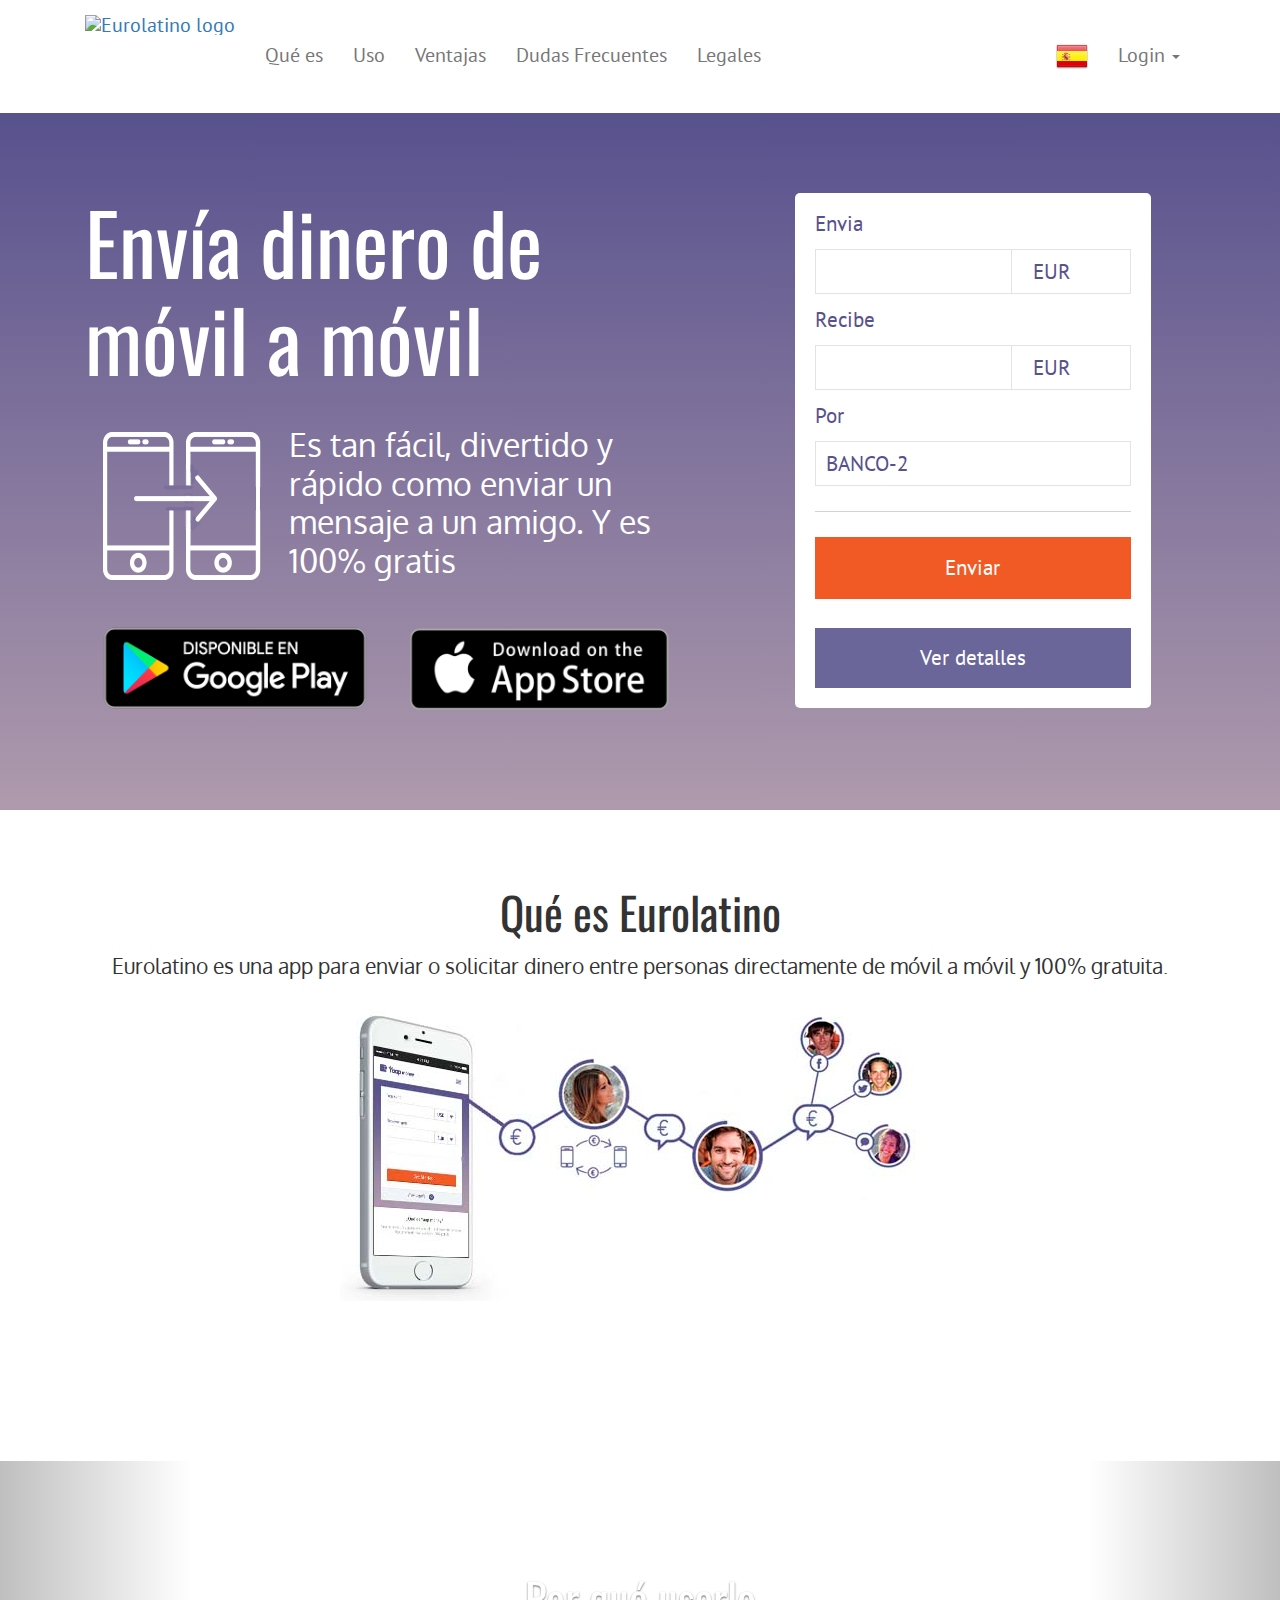
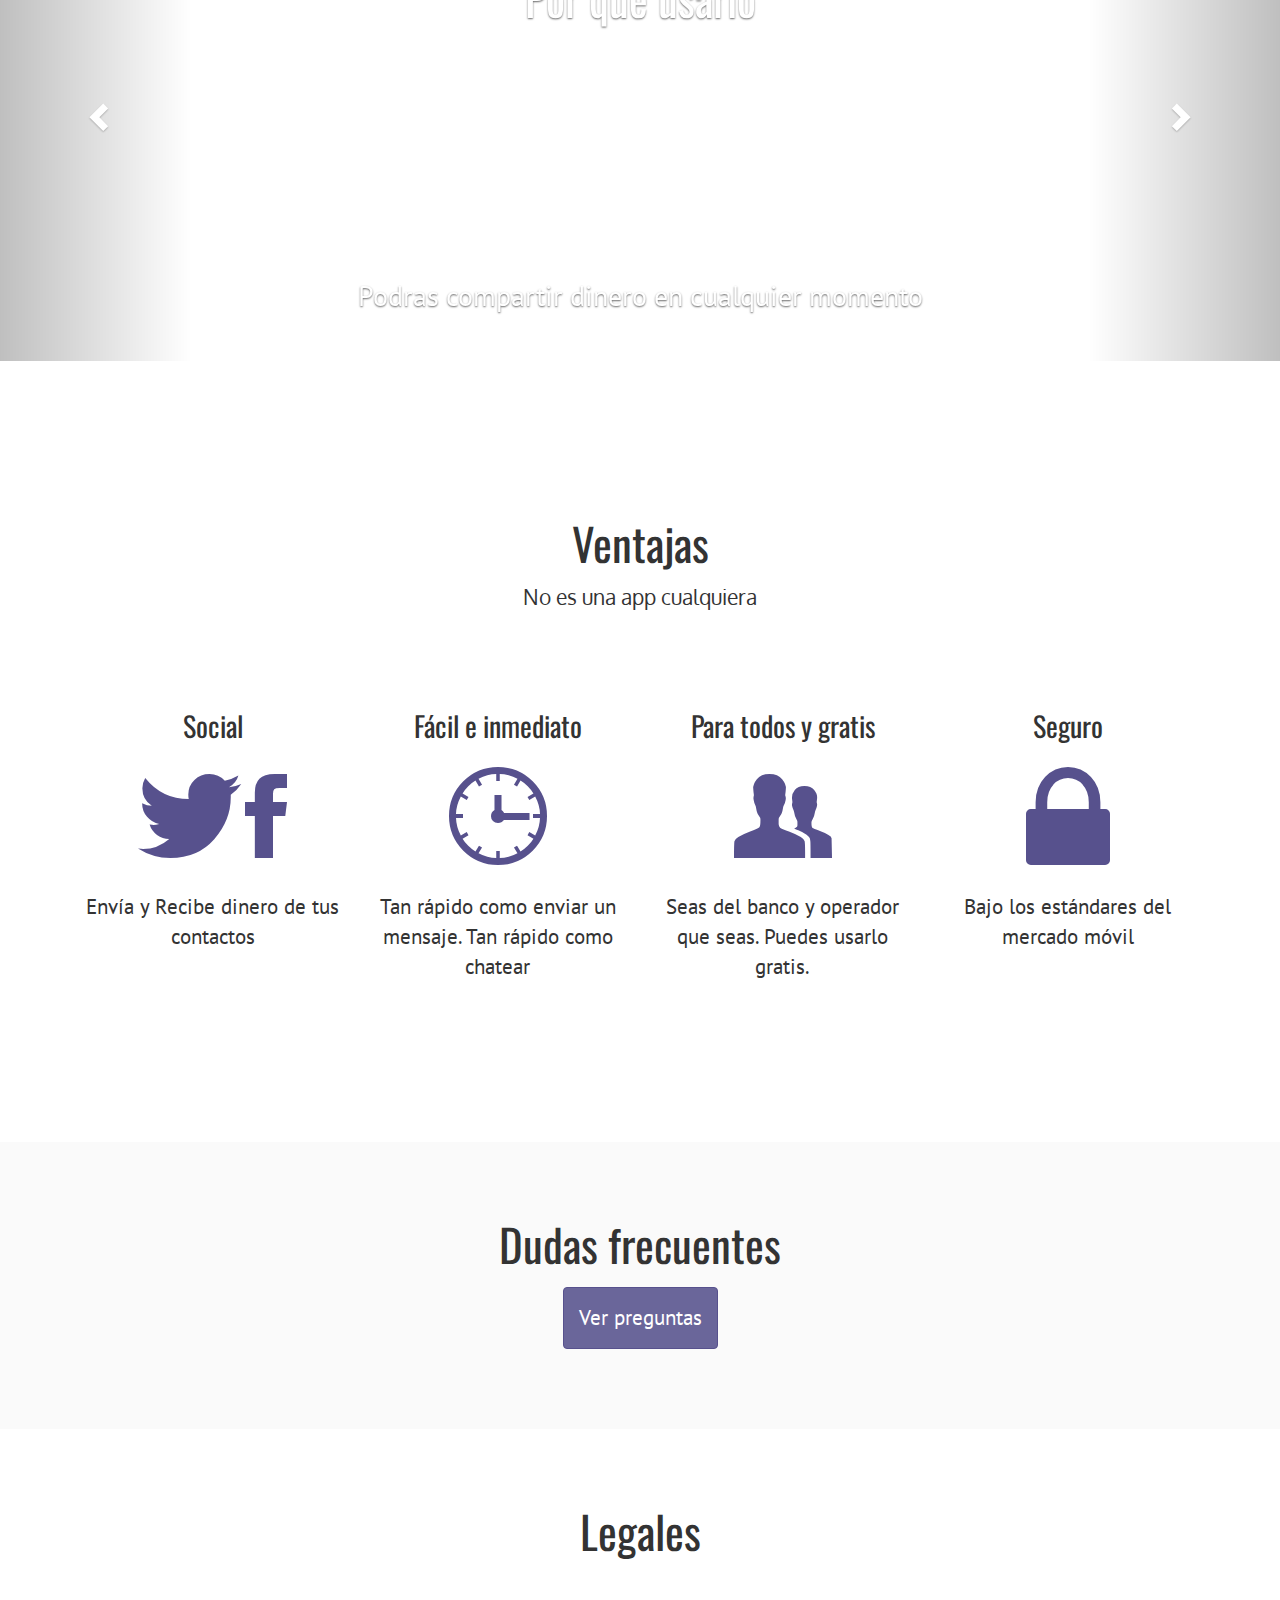
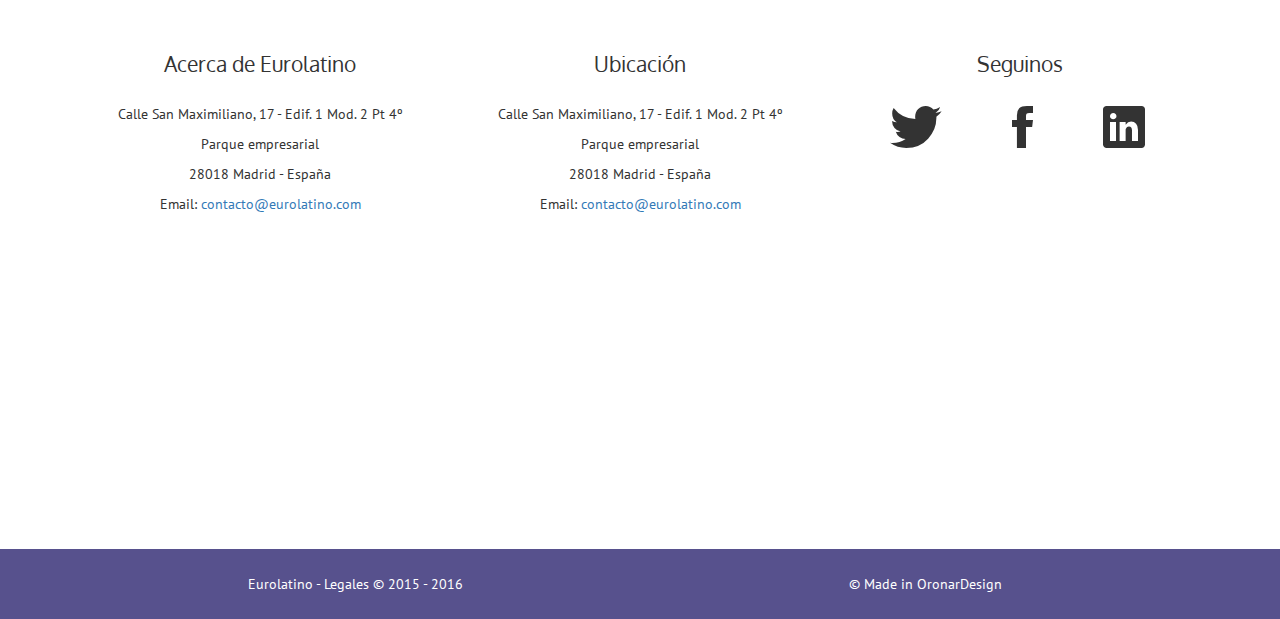
==== commit ef902af4: "Eurolatino_final_v2.1" ====
--- a/index.html
+++ b/index.html
@@ -25,6 +25,7 @@
       <nav class="navbar navbar-default" role="navigation">
         <div class="container">
           <div class="navbar-header">
+            <a class="nav-logo-1 hidden" href="#top"><img src="http://placehold.it/103x89" alt="Eurolatino logo"></a>
             <button type="button" class="navbar-toggle collapsed" data-toggle="collapse" data-target="#bs-example-navbar-collapse-1">
               <span class="sr-only">Toggle navigation</span>
               <span class="icon-bar"></span>
--- a/styles/envio/style.css
+++ b/styles/envio/style.css
@@ -174,7 +174,7 @@
   display: inline-block;
   height: 32px;
   width: 32px;
-  background: url(../assets/flags.png) no-repeat; }
+  background: url(../../images/envio/flags.png) no-repeat; }
 .lang .es-ES {
   background-position: -448px -96px; }
 .lang .en-EN {
@@ -449,17 +449,18 @@
   .ventajas article, .legales article {
     margin-bottom: 30px; } }
 @media screen and (max-width: 414px) {
-  .navbar-default {
-    margin-bottom: -50px; }
-
   header {
     text-align: left; }
     header nav {
       text-align: center;
-      position: relative;
-      top: -65px; }
+      position: relative; }
+      header nav .navbar-header .nav-logo-1 {
+        float: left;
+        display: block !important; }
       header nav .navbar-collapse {
         margin-top: 15px; }
+        header nav .navbar-collapse .nav-logo {
+          display: none; }
     header .exchange .desc {
       display: none; }
     header .exchange .calculator .calculator-container {
